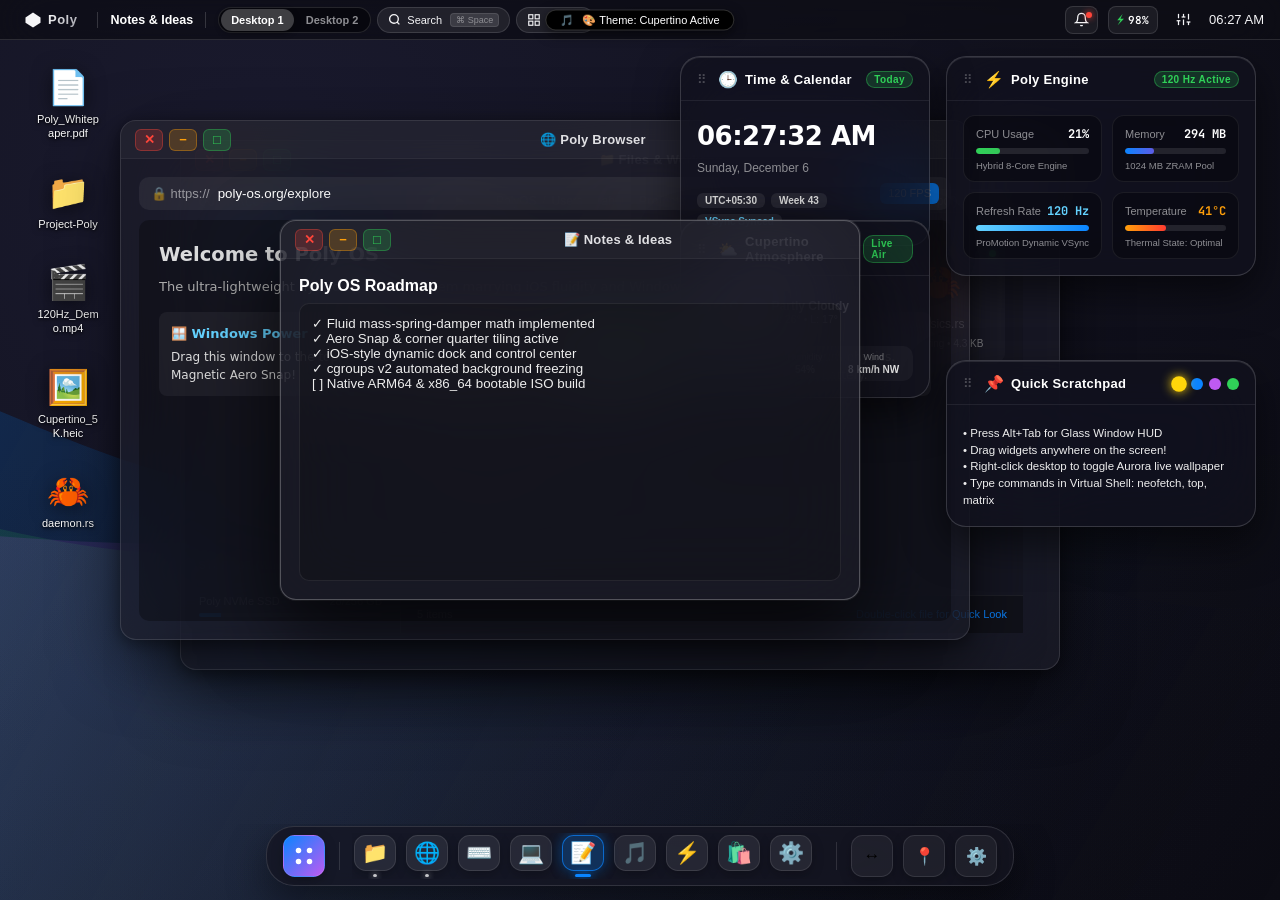
==== poly-shell/index.html @ e1ddfc3c "Initial commit: Poly OS - A Hybrid OS Architecture & Shell" ====
<!DOCTYPE html>
<html lang="en">
<head>
  <meta charset="UTF-8">
  <meta name="viewport" content="width=device-width, initial-scale=1.0, user-scalable=no">
  <title>Poly OS — Interactive Hybrid Experience</title>
  <link rel="icon" href="data:image/svg+xml,<svg xmlns='http://www.w3.org/2000/svg' viewBox='0 0 24 24'><polygon points='12,2 22,8.5 22,15.5 12,22 2,15.5 2,8.5' fill='%230a84ff'/></svg>">
  <link rel="manifest" href="manifest.json">
  <meta name="theme-color" content="#0d0e15">
  <meta name="apple-mobile-web-app-capable" content="yes">
  <meta name="apple-mobile-web-app-status-bar-style" content="black-translucent">
  <meta name="apple-mobile-web-app-title" content="Poly OS">
  <script>
    if ('serviceWorker' in navigator) {
      navigator.serviceWorker.getRegistrations().then(regs => regs.forEach(r => r.unregister()));
    }
    if ('caches' in window) {
      caches.keys().then(names => names.forEach(n => caches.delete(n)));
    }
  </script>
  <link rel="stylesheet" href="style.css?v=2.6">
  <link rel="preconnect" href="https://fonts.googleapis.com">
  <link href="https://fonts.googleapis.com/css2?family=SF+Pro+Display:wght@300;400;500;600;700&family=JetBrains+Mono:wght@400;600&display=swap" rel="stylesheet">
</head>
<body class="dark-mode">
  <div id="desktop">
    <!-- Live Wallpaper Interactive Canvas (Aurora / Particle Constellation / Cupertino Shaders) -->
    <canvas id="live-wallpaper-canvas"></canvas>

    <!-- Top Status / Menu Bar (Hybrid iOS + Windows) -->
    <header id="top-bar">
      <div class="left-group">
        <button id="poly-logo-btn" class="menu-pill" title="Poly System Menu">
          <svg width="18" height="18" viewBox="0 0 24 24" fill="currentColor">
            <polygon points="12,2 22,8.5 22,15.5 12,22 2,15.5 2,8.5" />
          </svg>
          <span class="os-name">Poly</span>
        </button>

        <!-- Immersive Full-Screen Window Controls (macOS Top Bar Integration) -->
        <div id="topbar-window-controls" class="topbar-window-controls" style="display: none;">
          <button class="traffic-light btn-close" id="topbar-close-btn" title="Close Window (Ctrl+W)">✕</button>
          <button class="traffic-light btn-min" id="topbar-min-btn" title="Minimize Window (Ctrl+M)">−</button>
          <button class="traffic-light btn-max is-restore" id="topbar-restore-btn" title="Restore Down / Exit Full Screen (Esc)">🗗</button>
        </div>

        <div class="topbar-divider"></div>
        <span class="active-app-title" id="focused-app-name">Finder & Workspace</span>
        <div class="topbar-divider"></div>
        <div class="quick-views">
          <div class="workspace-switcher" id="workspace-switcher">
            <button class="ws-pill-btn active" data-ws="1" title="Workspace 1 (Ctrl+Alt+1)">Desktop 1</button>
            <button class="ws-pill-btn" data-ws="2" title="Workspace 2 (Ctrl+Alt+2)">Desktop 2</button>
          </div>
          <button class="pill-btn" id="spotlight-btn" title="Spotlight Universal Search (Cmd/Win + Space)">
            <svg width="13" height="13" viewBox="0 0 24 24" fill="none" stroke="currentColor" stroke-width="2.5">
              <circle cx="11" cy="11" r="8"></circle>
              <line x1="21" y1="21" x2="16.65" y2="16.65"></line>
            </svg>
            <span>Search</span>
            <kbd class="topbar-shortcut">⌘ Space</kbd>
          </button>
          <button class="pill-btn" id="expose-btn" title="App Exposé (Win + Tab / 3-Finger Swipe)">
            <svg width="14" height="14" viewBox="0 0 24 24" fill="none" stroke="currentColor" stroke-width="2">
              <rect x="3" y="3" width="7" height="7"></rect>
              <rect x="14" y="3" width="7" height="7"></rect>
              <rect x="14" y="14" width="7" height="7"></rect>
              <rect x="3" y="14" width="7" height="7"></rect>
            </svg>
            <span>Exposé</span>
          </button>
        </div>
      </div>

      <div class="center-group">
        <!-- Dynamic Island / Status Pill -->
        <div id="dynamic-island" class="island-idle">
          <div class="island-icon" id="island-icon">🎵</div>
          <span class="island-text" id="island-text">Poly OS • Smooth 120Hz Engine Active</span>
        </div>
      </div>

      <div class="right-group">
        <!-- Notification Center Bell -->
        <button class="menu-pill topbar-icon-btn" id="notif-btn" title="Notification Center (3 Alerts)">
          <svg width="15" height="15" viewBox="0 0 24 24" fill="none" stroke="currentColor" stroke-width="2">
            <path d="M18 8A6 6 0 0 0 6 8c0 7-3 9-3 9h18s-3-2-3-9"></path>
            <path d="M13.73 21a2 2 0 0 1-3.46 0"></path>
          </svg>
          <span class="notif-badge" id="notif-badge"></span>
        </button>

        <!-- Power / Battery Indicator -->
        <button class="menu-pill topbar-icon-btn battery-pill" id="battery-btn" title="Power: 98% (Power Adapter Connected • Balanced Mode)">
          <span class="battery-icon">⚡</span>
          <span class="battery-pct" id="battery-pct">98%</span>
        </button>

        <!-- Unified Control Center Toggle -->
        <button class="menu-pill control-center-toggle" id="cc-btn" title="Control Center (Wi-Fi, Bluetooth, Audio, Power)">
          <svg width="15" height="15" viewBox="0 0 24 24" fill="none" stroke="currentColor" stroke-width="2">
            <line x1="4" y1="21" x2="4" y2="14"></line>
            <line x1="4" y1="10" x2="4" y2="3"></line>
            <line x1="12" y1="21" x2="12" y2="12"></line>
            <line x1="12" y1="8" x2="12" y2="3"></line>
            <line x1="20" y1="21" x2="20" y2="16"></line>
            <line x1="20" y1="12" x2="20" y2="3"></line>
            <line x1="1" y1="14" x2="7" y2="14"></line>
            <line x1="9" y1="8" x2="15" y2="8"></line>
            <line x1="17" y1="16" x2="23" y2="16"></line>
          </svg>
        </button>

        <!-- System Clock -->
        <div class="clock" id="system-clock">12:00 PM</div>
      </div>
    </header>

    <!-- Poly System Menu (Apple Menu + Windows Start Menu Hybrid) -->
    <div id="poly-system-menu" class="system-menu-dropdown hidden">
      <div class="menu-item" id="sys-about">
        <span class="menu-icon">ℹ️</span>
        <span class="menu-label">About Poly OS</span>
        <span class="menu-meta">v1.0</span>
      </div>
      <div class="menu-separator"></div>
      <div class="menu-item" id="sys-settings">
        <span class="menu-icon">⚙️</span>
        <span class="menu-label">System Preferences...</span>
        <kbd class="menu-kbd">⌘,</kbd>
      </div>
      <div class="menu-item" id="sys-appstore">
        <span class="menu-icon">🛍️</span>
        <span class="menu-label">App Store & Packages</span>
      </div>
      <div class="menu-item" id="sys-activity">
        <span class="menu-icon">📊</span>
        <span class="menu-label">Activity Monitor</span>
      </div>
      <div class="menu-separator"></div>
      <div class="menu-item" id="sys-sleep">
        <span class="menu-icon">🌙</span>
        <span class="menu-label">Sleep Display</span>
      </div>
      <div class="menu-item" id="sys-restart">
        <span class="menu-icon">🔄</span>
        <span class="menu-label">Restart Poly Engine</span>
      </div>
      <div class="menu-item" id="sys-reset">
        <span class="menu-icon">🧹</span>
        <span class="menu-label">Reset Workspace Layout</span>
      </div>
      <div class="menu-separator"></div>
      <div class="menu-item" id="sys-install">
        <span class="menu-icon">📥</span>
        <span class="menu-label">Install Poly OS App (PWA)</span>
        <span class="menu-meta" id="install-status-pill">Offline Ready</span>
      </div>
    </div>

    <!-- Snap Ghost Overlay (Shows Windows-style magnetic snap area) -->
    <div id="snap-ghost" class="hidden"></div>

    <!-- Windows 11-style Snap Assist Overlay (Prompts to tile other windows into empty half) -->
    <div id="snap-assist-overlay" class="hidden">
      <div class="snap-assist-header">
        <span class="snap-assist-title">Snap Assist • Choose a window to tile</span>
        <button id="snap-assist-close" class="snap-assist-close-btn">✕</button>
      </div>
      <div class="snap-assist-grid" id="snap-assist-grid"></div>
    </div>

    <!-- Glassmorphic Alt+Tab / Cmd+Tab HUD Window Switcher -->
    <div id="alttab-hud" class="hidden">
      <div class="alttab-box">
        <div class="alttab-header">
          <span class="alttab-indicator">⇥ Cycle with Tab • Release Alt to Switch</span>
        </div>
        <div class="alttab-grid" id="alttab-grid">
          <!-- Dynamically populated cards -->
        </div>
      </div>
    </div>

    <!-- FancyZones Live Grid Overlay (Hold Shift While Dragging) -->
    <div id="fancyzones-overlay" class="hidden">
      <div class="fancyzones-hint">Hold <b>Shift</b> while dragging to snap into FancyZones • Release over any zone</div>
      <div id="fancyzones-slots-container" class="fancyzones-slots-container"></div>
    </div>

    <!-- Windows 11-style Snap Layouts Flyout Menu (Hover on Maximize or Win+Z) -->
    <div id="snap-layouts-flyout" class="hidden">
      <div class="snap-layouts-header">
        <span>Snap Layouts</span>
        <kbd class="topbar-shortcut">Win + Z</kbd>
      </div>
      <div class="snap-layouts-grid">
        <!-- 1. Split 50/50 -->
        <div class="snap-layout-card" data-layout="split">
          <div class="mini-grid grid-split">
            <div class="mini-slot" data-zone="0" title="Snap Left Half"></div>
            <div class="mini-slot" data-zone="1" title="Snap Right Half"></div>
          </div>
          <span class="mini-label">50 / 50</span>
        </div>

        <!-- 2. Priority 3-Column -->
        <div class="snap-layout-card" data-layout="priority">
          <div class="mini-grid grid-priority">
            <div class="mini-slot" data-zone="0" title="Snap Left (25%)"></div>
            <div class="mini-slot" data-zone="1" title="Snap Center Focus (50%)"></div>
            <div class="mini-slot" data-zone="2" title="Snap Right (25%)"></div>
          </div>
          <span class="mini-label">3-Column</span>
        </div>

        <!-- 3. Quad 2x2 Grid -->
        <div class="snap-layout-card" data-layout="quad">
          <div class="mini-grid grid-quad">
            <div class="mini-slot" data-zone="0" title="Top-Left"></div>
            <div class="mini-slot" data-zone="1" title="Top-Right"></div>
            <div class="mini-slot" data-zone="2" title="Bottom-Left"></div>
            <div class="mini-slot" data-zone="3" title="Bottom-Right"></div>
          </div>
          <span class="mini-label">2 x 2 Quad</span>
        </div>

        <!-- 4. Master-Stack -->
        <div class="snap-layout-card" data-layout="master-stack">
          <div class="mini-grid grid-master-stack">
            <div class="mini-slot" data-zone="0" title="Master (66%)"></div>
            <div class="mini-slot-stack">
              <div class="mini-slot" data-zone="1" title="Stack Top (34%)"></div>
              <div class="mini-slot" data-zone="2" title="Stack Bottom (34%)"></div>
            </div>
          </div>
          <span class="mini-label">Master Stack</span>
        </div>
      </div>
    </div>

    <!-- FancyZones Layout Selector & Zone Editor Modal -->
    <div id="fancyzones-modal" class="quicklook-overlay hidden">
      <div class="quicklook-box fancyzones-modal-box">
        <div class="quicklook-header">
          <div class="ql-title-group">
            <span class="ql-file-icon">📐</span>
            <div>
              <div class="ql-file-name">FancyZones Layouts & Multi-Tasking Tiling</div>
              <div class="ql-file-meta">Hold Shift while dragging windows to tile into custom zones</div>
            </div>
          </div>
          <button class="ql-close-btn" id="fz-modal-close" title="Close (Esc)">✕</button>
        </div>
        <div class="quicklook-body">
          <div class="fz-modal-content">
            <div class="fz-section-title">Select Active Desktop Tiling Template</div>
            <div class="fz-templates-grid">
              <div class="fz-template-card active" data-template="priority">
                <div class="fz-preview-box fz-prev-priority">
                  <div class="prev-col prev-side"></div>
                  <div class="prev-col prev-main"><span>Focus</span></div>
                  <div class="prev-col prev-side"></div>
                </div>
                <div class="fz-card-info">
                  <strong>3-Column Priority</strong>
                  <p>25% Sidebars + 50% Center Main Stage</p>
                </div>
              </div>

              <div class="fz-template-card" data-template="split">
                <div class="fz-preview-box fz-prev-split">
                  <div class="prev-col"></div>
                  <div class="prev-col"></div>
                </div>
                <div class="fz-card-info">
                  <strong>Split 50 / 50</strong>
                  <p>Classic dual window side-by-side tiling</p>
                </div>
              </div>

              <div class="fz-template-card" data-template="quad">
                <div class="fz-preview-box fz-prev-quad">
                  <div class="prev-quad-grid">
                    <div></div><div></div><div></div><div></div>
                  </div>
                </div>
                <div class="fz-card-info">
                  <strong>2 x 2 Quad Grid</strong>
                  <p>Four balanced quadrants for telemetry & terminals</p>
                </div>
              </div>

              <div class="fz-template-card" data-template="master-stack">
                <div class="fz-preview-box fz-prev-master">
                  <div class="prev-col prev-master"><span>Master</span></div>
                  <div class="prev-stack"><div></div><div></div></div>
                </div>
                <div class="fz-card-info">
                  <strong>Master - Stack</strong>
                  <p>66% Editor Master + 2 Stacked Auxiliaries</p>
                </div>
              </div>
            </div>

            <div class="fz-settings-row">
              <div class="fz-setting-item">
                <label>Zone Padding (Gap)</label>
                <input type="range" id="fz-gap-slider" min="0" max="32" value="12">
                <span id="fz-gap-val">12 px</span>
              </div>
              <div class="fz-setting-item">
                <label>Shift-Drag Gesture</label>
                <span class="clock-pill text-accent-cyan">Enabled (Classic PowerToys)</span>
              </div>
            </div>
          </div>
        </div>
        <div class="quicklook-footer">
          <div class="ql-shortcut-hint">Shortcuts: <b>Win + Z</b> (Snap Menu) • <b>Win + 1..4</b> (Snap to Zone)</div>
          <button class="btn-primary-ql" id="fz-apply-btn">Apply Layout</button>
        </div>
      </div>
    </div>

    <!-- Desktop Smart Widget (Dedicated Performance Monitor) -->
    <div id="desktop-smart-widget" class="desktop-widget perf-monitor-widget" data-widget-id="perf">
      <div class="widget-header">
        <div class="widget-title-row">
          <span class="widget-drag-handle" title="Drag to move widget anywhere">⠿</span>
          <span class="widget-icon">⚡</span>
          <span class="widget-title">Poly Engine</span>
        </div>
        <span class="widget-badge" id="widget-hz-badge">120 Hz Active</span>
      </div>
      <div class="widget-body">
        <div class="perf-grid">
          <!-- 1. CPU Usage -->
          <div class="perf-metric-card">
            <div class="metric-top">
              <span class="metric-label">CPU Usage</span>
              <span class="metric-val" id="widget-cpu-val">14%</span>
            </div>
            <div class="widget-bar">
              <div class="widget-bar-fill fill-emerald" id="widget-cpu-fill" style="width: 14%;"></div>
            </div>
            <span class="metric-sub">Hybrid 8-Core Engine</span>
          </div>

          <!-- 2. Memory / RAM (Synchronized) -->
          <div class="perf-metric-card">
            <div class="metric-top">
              <span class="metric-label">Memory</span>
              <span class="metric-val" id="widget-ram-val">218 MB</span>
            </div>
            <div class="widget-bar">
              <div class="widget-bar-fill fill-blue" id="widget-ram-fill" style="width: 21%;"></div>
            </div>
            <span class="metric-sub" id="widget-ram-sub">1024 MB ZRAM Pool</span>
          </div>

          <!-- 3. Refresh Rate -->
          <div class="perf-metric-card">
            <div class="metric-top">
              <span class="metric-label">Refresh Rate</span>
              <span class="metric-val text-accent-cyan" id="widget-hz-val">120 Hz</span>
            </div>
            <div class="widget-bar">
              <div class="widget-bar-fill fill-cyan" id="widget-hz-fill" style="width: 100%;"></div>
            </div>
            <span class="metric-sub">ProMotion Dynamic VSync</span>
          </div>

          <!-- 4. Thermal / Temperature -->
          <div class="perf-metric-card">
            <div class="metric-top">
              <span class="metric-label">Temperature</span>
              <span class="metric-val text-accent-amber" id="widget-temp-val">41°C</span>
            </div>
            <div class="widget-bar">
              <div class="widget-bar-fill fill-amber" id="widget-temp-fill" style="width: 41%;"></div>
            </div>
            <span class="metric-sub" id="widget-temp-status">Thermal State: Optimal</span>
          </div>
        </div>
      </div>
    </div>

    <!-- Glass Clock & Calendar Widget -->
    <div id="desktop-clock-widget" class="desktop-widget glass-clock-widget" data-widget-id="clock">
      <div class="widget-header">
        <div class="widget-title-row">
          <span class="widget-drag-handle" title="Drag to move widget anywhere">⠿</span>
          <span class="widget-icon">🕒</span>
          <span class="widget-title">Time & Calendar</span>
        </div>
        <span class="widget-badge" id="widget-date-badge">Today</span>
      </div>
      <div class="widget-body clock-widget-body">
        <div class="clock-time-display" id="clock-widget-time">12:00:00 PM</div>
        <div class="clock-date-display" id="clock-widget-date">Tuesday, October 20</div>
        <div class="clock-sub-pills">
          <span class="clock-pill">UTC+05:30</span>
          <span class="clock-pill">Week 43</span>
          <span class="clock-pill text-accent-cyan">VSync Synced</span>
        </div>
      </div>
    </div>

    <!-- Glass Weather & Atmosphere Widget -->
    <div id="desktop-weather-widget" class="desktop-widget glass-weather-widget" data-widget-id="weather">
      <div class="widget-header">
        <div class="widget-title-row">
          <span class="widget-drag-handle" title="Drag to move widget anywhere">⠿</span>
          <span class="widget-icon" id="weather-widget-icon">⛅</span>
          <span class="widget-title">Cupertino Atmosphere</span>
        </div>
        <span class="widget-badge">Live Air</span>
      </div>
      <div class="widget-body weather-widget-body">
        <div class="weather-temp-row">
          <span class="weather-temp" id="weather-temp">22°C</span>
          <div class="weather-condition">
            <span class="weather-summary" id="weather-summary">Partly Cloudy</span>
            <span class="weather-range">H: 26° • L: 17°</span>
          </div>
        </div>
        <div class="weather-details-grid">
          <div class="weather-detail-item">
            <span class="detail-label">AQI</span>
            <span class="detail-val text-accent-cyan">28 (Good)</span>
          </div>
          <div class="weather-detail-item">
            <span class="detail-label">Humidity</span>
            <span class="detail-val">54%</span>
          </div>
          <div class="weather-detail-item">
            <span class="detail-label">Wind</span>
            <span class="detail-val">8 km/h NW</span>
          </div>
        </div>
      </div>
    </div>

    <!-- Interactive Sticky Note Widget -->
    <div id="desktop-sticky-widget" class="desktop-widget glass-sticky-widget" data-widget-id="sticky">
      <div class="widget-header">
        <div class="widget-title-row">
          <span class="widget-drag-handle" title="Drag to move widget anywhere">⠿</span>
          <span class="widget-icon">📌</span>
          <span class="widget-title">Quick Scratchpad</span>
        </div>
        <div class="sticky-color-picker">
          <span class="color-dot dot-yellow active" data-color="yellow"></span>
          <span class="color-dot dot-blue" data-color="blue"></span>
          <span class="color-dot dot-purple" data-color="purple"></span>
          <span class="color-dot dot-green" data-color="green"></span>
        </div>
      </div>
      <div class="widget-body sticky-widget-body">
        <textarea id="desktop-sticky-text" placeholder="Drop thoughts, terminal commands, or sprint tasks here...">• Press Alt+Tab for Glass Window HUD
• Drag widgets anywhere on the screen!
• Right-click desktop to toggle Aurora live wallpaper
• Type commands in Virtual Shell: neofetch, top, matrix</textarea>
      </div>
    </div>

    <!-- Desktop Files Grid (Direct interactive files with drag-and-drop & Quick Look) -->
    <div id="desktop-files">
      <div class="desktop-file" data-file="Poly_Whitepaper.pdf" data-type="pdf" data-size="4.2 MB" draggable="true" title="Double click for Quick Look or drag into Files">
        <div class="desktop-file-icon">📄</div>
        <span class="desktop-file-name">Poly_Whitepaper.pdf</span>
      </div>
      <div class="desktop-file" data-file="Project-Poly" data-type="folder" data-size="12 items" draggable="true" title="Double click to open folder or drag into Files">
        <div class="desktop-file-icon">📁</div>
        <span class="desktop-file-name">Project-Poly</span>
      </div>
      <div class="desktop-file" data-file="120Hz_Demo.mp4" data-type="video" data-size="18.5 MB" draggable="true" title="Double click for Quick Look or drag into Files">
        <div class="desktop-file-icon">🎬</div>
        <span class="desktop-file-name">120Hz_Demo.mp4</span>
      </div>
      <div class="desktop-file" data-file="Cupertino_5K.heic" data-type="image" data-size="8.1 MB" draggable="true" title="Double click for Quick Look or drag into Files">
        <div class="desktop-file-icon">🖼️</div>
        <span class="desktop-file-name">Cupertino_5K.heic</span>
      </div>
      <div class="desktop-file" data-file="daemon.rs" data-type="code" data-size="24 KB" draggable="true" title="Double click for Quick Look or drag into Files">
        <div class="desktop-file-icon">🦀</div>
        <span class="desktop-file-name">daemon.rs</span>
      </div>
    </div>

    <!-- Desktop Context Menu (Right-Click) -->
    <div id="desktop-context-menu" class="desktop-ctx-menu hidden">
      <div class="ctx-item" id="ctx-open">
        <span>🚀 Open</span>
        <kbd>↵</kbd>
      </div>
      <div class="ctx-item" id="ctx-quicklook">
        <span>👁️ Quick Look Preview</span>
        <kbd>Space</kbd>
      </div>
      <div class="ctx-item" id="ctx-files-app">
        <span>📁 Show in Files App</span>
      </div>
      <div class="ctx-separator"></div>
      <div class="ctx-item" id="ctx-live-wallpaper">
        <span>🌌 Live Wallpaper Engine</span>
        <kbd>L</kbd>
      </div>
      <div class="ctx-item" id="ctx-wallpaper">
        <span>🖼️ Next Static Theme</span>
        <kbd>W</kbd>
      </div>
      <div class="ctx-item" id="ctx-toggle-widgets">
        <span>🧩 Toggle Desktop Widgets</span>
      </div>
      <div class="ctx-item" id="ctx-reset-widgets">
        <span>📍 Reset Widget Positions</span>
      </div>
      <div class="ctx-item" id="ctx-fancyzones">
        <span>📐 FancyZones Tiling Layouts...</span>
        <kbd>Win+Z</kbd>
      </div>
      <div class="ctx-item" id="ctx-clean-icons">
        <span>🧹 Align Desktop Icons</span>
      </div>
      <div class="ctx-separator"></div>
      <div class="ctx-item text-danger" id="ctx-trash">
        <span>🗑️ Move to Trash</span>
        <kbd>⌫</kbd>
      </div>
    </div>

    <!-- Desktop File Quick Look Modal -->
    <div id="quicklook-modal" class="quicklook-overlay hidden">
      <div class="quicklook-box">
        <div class="quicklook-header">
          <div class="ql-title-group">
            <span class="ql-file-icon" id="ql-icon">📄</span>
            <div>
              <div class="ql-file-name" id="ql-name">Poly_Whitepaper.pdf</div>
              <div class="ql-file-meta" id="ql-meta">PDF Document • 4.2 MB • Modified Today</div>
            </div>
          </div>
          <button class="ql-close-btn" id="ql-close" title="Close Preview (Esc)">✕</button>
        </div>
        <div class="quicklook-body" id="ql-body">
          <!-- Dynamic rich preview content injected here -->
        </div>
        <div class="quicklook-footer">
          <div class="ql-shortcut-hint">Press <b>Space</b> or <b>Esc</b> to close</div>
          <button class="btn-primary-ql" id="ql-open-app">Open in Application</button>
        </div>
      </div>
    </div>

    <!-- Window Workspace Area -->
    <main id="workspace">
      <!-- Windows will be dynamically generated and managed by shell.js -->
    </main>

    <!-- App Exposé Overlay -->
    <div id="expose-overlay" class="hidden">
      <div class="expose-header">
        <h2>App Exposé & Workspaces</h2>
        <p>Smooth spring transitions with instant interruptibility</p>
      </div>
      <div id="expose-grid"></div>
    </div>

    <!-- Spotlight Universal Search (iOS Spotlight + PowerToys Run) -->
    <div id="spotlight-overlay" class="hidden">
      <div id="spotlight-box">
        <div class="spotlight-input-row">
          <svg class="spotlight-search-icon" width="20" height="20" viewBox="0 0 24 24" fill="none" stroke="currentColor" stroke-width="2.5">
            <circle cx="11" cy="11" r="8"></circle>
            <line x1="21" y1="21" x2="16.65" y2="16.65"></line>
          </svg>
          <input type="text" id="spotlight-input" placeholder="Search apps, files, math (e.g. 24 * 7), or commands..." autocomplete="off" spellcheck="false">
          <kbd class="spotlight-esc" id="spotlight-close-btn">ESC</kbd>
        </div>
        <div id="spotlight-results" class="spotlight-results">
          <!-- Dynamically populated results -->
        </div>
        <div class="spotlight-footer">
          <div class="spotlight-hint">Navigate <b>↑ ↓</b></div>
          <div class="spotlight-hint">Open / Run <b>↵ Enter</b></div>
          <div class="spotlight-hint">Close <b>Esc</b></div>
        </div>
      </div>
    </div>

    <!-- Glassmorphic iOS Control Center -->
    <aside id="control-center" class="hidden">
      <div class="cc-grid">
        <!-- Connectivity Block -->
        <div class="cc-card connectivity-card">
          <div class="toggle-row">
            <button class="cc-btn active" id="toggle-wifi">
              <span class="icon">📶</span>
              <div class="btn-info"><span class="title">Wi-Fi</span><span class="subtitle">Poly-Mesh 6E</span></div>
            </button>
            <button class="cc-btn active" id="toggle-bluetooth">
              <span class="icon">ᛒ</span>
              <div class="btn-info"><span class="title">Bluetooth</span><span class="subtitle">AirPods Pro</span></div>
            </button>
          </div>
          <div class="toggle-row">
            <button class="cc-btn" id="toggle-airdrop">
              <span class="icon">📡</span>
              <div class="btn-info"><span class="title">PolyDrop</span><span class="subtitle">Contacts Only</span></div>
            </button>
            <button class="cc-btn active" id="toggle-stage">
              <span class="icon">🪟</span>
              <div class="btn-info"><span class="title">Aero Snap</span><span class="subtitle">Active</span></div>
            </button>
          </div>
        </div>

        <!-- Sliders -->
        <div class="cc-card sliders-card">
          <div class="slider-group">
            <span class="slider-icon">☀️</span>
            <input type="range" min="10" max="100" value="85" id="brightness-slider">
          </div>
          <div class="slider-group">
            <span class="slider-icon">🔊</span>
            <input type="range" min="0" max="100" value="70" id="volume-slider">
          </div>
        </div>

        <!-- Media Player Pill -->
        <div class="cc-card media-card">
          <div class="media-art" id="cc-media-art">🎵</div>
          <div class="media-details">
            <span class="media-song" id="cc-media-title">Solar Wind (120Hz Mix)</span>
            <span class="media-artist">Poly Audio Engine</span>
            <div class="media-controls">
              <button id="cc-media-prev">⏮</button>
              <button id="play-pause-btn">▶</button>
              <button id="cc-media-next">⏭</button>
            </div>
          </div>
        </div>

        <!-- Power & Mode Management -->
        <div class="cc-card power-card">
          <div class="card-title">Poly Energy Engine</div>
          <div class="mode-selector">
            <button class="mode-pill" data-mode="low">Eco (60Hz Freeze)</button>
            <button class="mode-pill active" data-mode="balanced">Balanced</button>
            <button class="mode-pill" data-mode="turbo">Turbo 120Hz</button>
          </div>
        </div>

        <!-- Synchronized Telemetry Status Snapshot -->
        <div class="cc-card telemetry-card">
          <div class="card-title">Live System Status</div>
          <div class="cc-telemetry-row">
            <div class="cc-stat-chip">
              <span class="chip-label">RAM Pool</span>
              <span class="chip-val" id="cc-ram-val">218 MB</span>
            </div>
            <div class="cc-stat-chip">
              <span class="chip-label">CPU Load</span>
              <span class="chip-val" id="cc-cpu-val">14%</span>
            </div>
            <div class="cc-stat-chip">
              <span class="chip-label">Display</span>
              <span class="chip-val" id="cc-hz-val">120 Hz</span>
            </div>
          </div>
        </div>
      </div>
    </aside>

    <!-- Notification Center Slide-Out Panel -->
    <aside id="notification-center" class="hidden">
      <div class="notif-header">
        <div class="notif-title-row">
          <span class="notif-icon">🔔</span>
          <span class="notif-title">Notifications</span>
          <span class="notif-count-badge" id="notif-count-badge">3 New</span>
        </div>
        <button class="notif-clear-btn" id="notif-clear-btn">Clear All</button>
      </div>
      <div class="notif-list" id="notif-list">
        <div class="notif-card unread">
          <div class="notif-card-header">
            <span class="notif-card-app">⚡ Poly Engine</span>
            <span class="notif-time">Just now</span>
          </div>
          <div class="notif-card-body">
            <strong>120Hz ProMotion Active</strong>
            <p>Compositor running 120 FPS with hardware acceleration.</p>
          </div>
        </div>
        <div class="notif-card unread">
          <div class="notif-card-header">
            <span class="notif-card-app">🛍️ App Store</span>
            <span class="notif-time">5m ago</span>
          </div>
          <div class="notif-card-body">
            <strong>Applications Ready</strong>
            <p>All built-in system tools and sandboxes verified.</p>
          </div>
        </div>
        <div class="notif-card unread">
          <div class="notif-card-header">
            <span class="notif-card-app">🎵 Poly Audio</span>
            <span class="notif-time">12m ago</span>
          </div>
          <div class="notif-card-body">
            <strong>AirPods Pro Connected</strong>
            <p>Spatial audio and low-latency buffer configured.</p>
          </div>
        </div>
      </div>
    </aside>

    <!-- Adaptive Dock / Taskbar Container (Supports Bottom, Left, Right & Floating vs Full Taskbar) -->
    <div id="dock-container" class="pos-bottom align-center">
      <nav id="dock" class="dock-base mode-floating">
        <!-- 1. Left / Start Section -->
        <div class="dock-section dock-left">
          <button class="dock-item" id="start-btn" title="Poly Start & App Library">
            <div class="dock-icon start-icon">
              <svg width="22" height="22" viewBox="0 0 24 24" fill="currentColor">
                <circle cx="6" cy="6" r="3"/>
                <circle cx="18" cy="6" r="3"/>
                <circle cx="6" cy="18" r="3"/>
                <circle cx="18" cy="18" r="3"/>
              </svg>
            </div>
            <span class="dock-item-tooltip">Start</span>
          </button>
        </div>

        <div class="dock-divider"></div>

        <!-- 2. Middle Unified App & Window Row -->
        <div class="dock-middle-scroll" id="dock-middle-scroll">
          <!-- Pinned App Icons -->
          <div class="dock-section dock-center" id="dock-pinned-apps">
            <button class="dock-item" data-app="files" title="Files & Workspace">
              <div class="dock-icon files-icon">📁</div>
              <span class="dot-indicator"></span>
              <span class="dock-item-tooltip">Files</span>
            </button>

            <button class="dock-item" data-app="browser" title="Poly Browser">
              <div class="dock-icon browser-icon">🌐</div>
              <span class="dot-indicator"></span>
              <span class="dock-item-tooltip">Browser</span>
            </button>

            <button class="dock-item" data-app="terminal" title="Terminal & Systems">
              <div class="dock-icon terminal-icon">⌨️</div>
              <span class="dot-indicator"></span>
              <span class="dock-item-tooltip">Terminal</span>
            </button>

            <button class="dock-item" data-app="code" title="Poly Code Studio">
              <div class="dock-icon code-icon">💻</div>
              <span class="dot-indicator"></span>
              <span class="dock-item-tooltip">Code Studio</span>
            </button>

            <button class="dock-item" data-app="notes" title="Notes & Scratchpad">
              <div class="dock-icon notes-icon">📝</div>
              <span class="dot-indicator"></span>
              <span class="dock-item-tooltip">Notes</span>
            </button>

            <button class="dock-item" data-app="music" title="Poly Music">
              <div class="dock-icon music-icon">🎵</div>
              <span class="dot-indicator"></span>
              <span class="dock-item-tooltip">Music</span>
            </button>

            <button class="dock-item" data-app="telemetry" title="Process Monitor (polyd)">
              <div class="dock-icon telemetry-icon">⚡</div>
              <span class="dot-indicator"></span>
              <span class="dock-item-tooltip">Process Monitor</span>
            </button>

            <button class="dock-item" data-app="store" title="Poly App Store">
              <div class="dock-icon store-icon">🛍️</div>
              <span class="dot-indicator"></span>
              <span class="dock-item-tooltip">App Store</span>
            </button>

            <button class="dock-item" data-app="settings" title="System Settings">
              <div class="dock-icon settings-icon">⚙️</div>
              <span class="dot-indicator"></span>
              <span class="dock-item-tooltip">Settings</span>
            </button>
          </div>

          <!-- Dynamic Unpinned Windows Strip -->
          <div class="dock-divider" id="dock-windows-divider" style="display: none;"></div>
          <div class="dock-section dock-windows-strip" id="dock-windows-strip"></div>
        </div>

        <div class="dock-divider"></div>

        <!-- 4. System & Dock Tray (Permanently pinned and visible) -->
        <div class="dock-section dock-tray">
          <!-- Quick Mode Switcher (Floating Pill <-> Windows Taskbar) -->
          <button class="dock-item dock-control-btn" id="dock-mode-toggle" title="Toggle Floating Pill (iOS) / Taskbar (Windows)">
            <div class="dock-icon">
              <span id="dock-mode-icon">↔️</span>
            </div>
            <span class="dock-item-tooltip" id="dock-mode-tooltip">Taskbar Mode</span>
          </button>

          <!-- Quick Position Switcher (Bottom -> Left -> Right) -->
          <button class="dock-item dock-control-btn" id="dock-pos-toggle" title="Cycle Dock Position (Bottom / Left / Right)">
            <div class="dock-icon">
              <span id="dock-pos-icon">📍</span>
            </div>
            <span class="dock-item-tooltip" id="dock-pos-tooltip">Change Position</span>
          </button>

          <!-- Dock Settings Menu Trigger -->
          <button class="dock-item dock-control-btn" id="dock-settings-btn" title="Dock & Taskbar Preferences">
            <div class="dock-icon">⚙️</div>
            <span class="dock-item-tooltip">Preferences</span>
          </button>
        </div>
      </nav>
    </div>

    <!-- Dock Preferences Flyout Popup -->
    <div id="dock-settings-popup" class="hidden">
      <div class="popup-header">
        <span class="popup-title">Dock & Taskbar Preferences</span>
        <button id="close-dock-settings" class="popup-close-btn">&times;</button>
      </div>

      <div class="pref-group">
        <label>Display Style</label>
        <div class="segmented-control" id="pref-style">
          <button class="seg-btn active" data-style="floating">📱 Floating Pill (iOS)</button>
          <button class="seg-btn" data-style="taskbar">🪟 Full Taskbar (Windows)</button>
        </div>
      </div>

      <div class="pref-group">
        <label>Screen Position</label>
        <div class="segmented-control" id="pref-pos">
          <button class="seg-btn active" data-pos="bottom">⬇️ Bottom</button>
          <button class="seg-btn" data-pos="left">⬅️ Left Side</button>
          <button class="seg-btn" data-pos="right">➡️ Right Side</button>
        </div>
      </div>

      <div class="pref-group">
        <label>Icon Alignment</label>
        <div class="segmented-control" id="pref-align">
          <button class="seg-btn active" data-align="center">⏺️ Centered (iOS/Win11)</button>
          <button class="seg-btn" data-align="start">◀️ Left / Top (Win10)</button>
        </div>
      </div>
    </div>

    <!-- Windows-Style Start Menu / App Launcher -->
    <div id="start-menu" class="hidden">
      <div class="start-search">
        <input type="text" placeholder="Search apps, files, settings (Cmd + Space)..." id="start-search-input">
      </div>
      <div class="start-content">
        <div class="section-title">Pinned Apps</div>
        <div class="pinned-grid">
          <div class="grid-app" data-launch="files"><span>📁</span><label>Files</label></div>
          <div class="grid-app" data-launch="browser"><span>🌐</span><label>Browser</label></div>
          <div class="grid-app" data-launch="terminal"><span>⌨️</span><label>Terminal</label></div>
          <div class="grid-app" data-launch="code"><span>💻</span><label>Code Studio</label></div>
          <div class="grid-app" data-launch="notes"><span>📝</span><label>Notes</label></div>
          <div class="grid-app" data-launch="music"><span>🎵</span><label>Music</label></div>
          <div class="grid-app" data-launch="telemetry"><span>⚡</span><label>Process Manager</label></div>
          <div class="grid-app" data-launch="store"><span>🛍️</span><label>App Store</label></div>
          <div class="grid-app" data-launch="settings"><span>⚙️</span><label>Settings</label></div>
        </div>
      </div>
    </div>
  </div>

  <script src="shell.js?v=2.6"></script>
</body>
</html>
---- poly-shell/style.css ----
/* Poly OS Core Stylesheet — Hybrid iOS Glassmorphism + Windows Layout */
:root {
  --bg-desktop: radial-gradient(circle at 20% 20%, #1e1e2f 0%, #0d0d15 100%);
  --glass-bg: rgba(28, 28, 38, 0.72);
  --glass-border: rgba(255, 255, 255, 0.12);
  --glass-highlight: rgba(255, 255, 255, 0.06);
  --text-main: #f5f5f7;
  --text-muted: #8e8e93;
  --accent-blue: #0a84ff;
  --accent-cyan: #64d2ff;
  --accent-green: #30d158;
  --accent-orange: #ff9f0a;
  --accent-purple: #bf5af2;
  --accent-red: #ff453a;
  --shadow-window: 0 24px 64px rgba(0, 0, 0, 0.55), 0 4px 16px rgba(0, 0, 0, 0.4);
  --shadow-dock: 0 16px 36px rgba(0, 0, 0, 0.4);
  --radius-window: 16px;
  --radius-pill: 24px;
}

* {
  margin: 0;
  padding: 0;
  box-sizing: border-box;
  user-select: none;
}

body, html {
  width: 100%;
  height: 100%;
  overflow: hidden;
  font-family: -apple-system, BlinkMacSystemFont, "SF Pro Display", "Segoe UI", Roboto, sans-serif;
  color: var(--text-main);
  background: var(--bg-desktop);
}

/* Universal Visibility Utility */
.hidden {
  display: none !important;
}

#desktop {
  position: relative;
  width: 100vw;
  height: 100vh;
  display: flex;
  flex-direction: column;
  overflow: hidden;
  background-image: 
    radial-gradient(at 0% 0%, rgba(10, 132, 255, 0.15) 0px, transparent 50%),
    radial-gradient(at 100% 100%, rgba(191, 90, 242, 0.12) 0px, transparent 50%),
    radial-gradient(at 50% 50%, rgba(48, 209, 88, 0.05) 0px, transparent 60%);
}

/* ==========================================================================
   Top Status Bar (Hybrid iOS + Windows)
   ========================================================================== */
#top-bar {
  position: relative;
  height: 40px;
  background: rgba(14, 14, 20, 0.78);
  backdrop-filter: blur(28px) saturate(190%);
  -webkit-backdrop-filter: blur(28px) saturate(190%);
  border-bottom: 1px solid var(--glass-border);
  display: flex;
  align-items: center;
  justify-content: space-between;
  padding: 0 16px;
  z-index: 1000;
  font-size: 13px;
  font-weight: 500;
  box-sizing: border-box;
  user-select: none;
  transition: transform 0.35s cubic-bezier(0.16, 1, 0.3, 1), box-shadow 0.3s ease;
}

.left-group {
  display: flex;
  align-items: center;
  gap: 10px;
  flex-shrink: 0;
  height: 100%;
}

.topbar-divider {
  width: 1px;
  height: 16px;
  background: rgba(255, 255, 255, 0.16);
  margin: 0 2px;
}

.quick-views {
  display: inline-flex;
  align-items: center;
  gap: 6px;
  flex-wrap: nowrap;
}

.menu-pill {
  display: inline-flex;
  align-items: center;
  gap: 6px;
  background: transparent;
  border: none;
  color: var(--text-main);
  font-size: 13px;
  font-weight: 600;
  cursor: pointer;
  padding: 4px 8px;
  height: 28px;
  box-sizing: border-box;
  border-radius: 6px;
  transition: background 0.15s ease, transform 0.1s ease;
}

.menu-pill:hover {
  background: var(--glass-highlight);
}

.menu-pill:active {
  transform: scale(0.96);
}

.os-name {
  font-weight: 700;
  letter-spacing: 0.5px;
  background: linear-gradient(135deg, #fff 0%, #a1a1aa 100%);
  -webkit-background-clip: text;
  -webkit-text-fill-color: transparent;
}

.active-app-title {
  font-weight: 600;
  color: #fff;
  white-space: nowrap;
  font-size: 12.5px;
}

.pill-btn {
  display: inline-flex;
  align-items: center;
  gap: 6px;
  background: rgba(255, 255, 255, 0.08);
  border: 1px solid var(--glass-border);
  color: var(--text-main);
  border-radius: 13px;
  padding: 0 10px;
  height: 26px;
  box-sizing: border-box;
  font-size: 11px;
  font-weight: 500;
  cursor: pointer;
  white-space: nowrap;
  transition: all 0.2s cubic-bezier(0.16, 1, 0.3, 1);
}

.pill-btn:hover {
  background: rgba(255, 255, 255, 0.16);
  border-color: rgba(255, 255, 255, 0.25);
  transform: translateY(-1px);
}

.pill-btn:active {
  transform: translateY(0) scale(0.97);
}

.center-group {
  position: absolute;
  left: 50%;
  top: 50%;
  transform: translate(-50%, -50%);
  display: flex;
  align-items: center;
  justify-content: center;
  pointer-events: auto;
  z-index: 1002;
}

.right-group {
  display: flex;
  align-items: center;
  gap: 10px;
  flex-shrink: 0;
  height: 100%;
}

/* Dynamic Island */
#dynamic-island {
  display: flex;
  align-items: center;
  gap: 8px;
  background: #000;
  border: 1px solid rgba(255, 255, 255, 0.18);
  border-radius: 20px;
  padding: 3px 14px;
  font-size: 11px;
  font-weight: 500;
  color: #fff;
  box-shadow: 0 4px 12px rgba(0, 0, 0, 0.5);
  transition: all 0.3s cubic-bezier(0.16, 1, 0.3, 1);
}

.island-icon {
  animation: pulse-glow 2s infinite ease-in-out;
}

@keyframes pulse-glow {
  0%, 100% { transform: scale(1); opacity: 0.8; }
  50% { transform: scale(1.15); opacity: 1; }
}

/* Top Bar System Icons (Notification, Battery, Control Center) */
.topbar-icon-btn {
  position: relative;
  display: inline-flex;
  align-items: center;
  justify-content: center;
  gap: 6px;
  color: var(--text-main);
  background: rgba(255, 255, 255, 0.06);
  border: 1px solid var(--glass-border);
  border-radius: 8px;
  padding: 4px 8px;
  height: 28px;
  font-size: 11.5px;
  cursor: pointer;
  transition: all 0.15s ease;
}

.topbar-icon-btn:hover {
  background: var(--glass-highlight);
  border-color: rgba(255, 255, 255, 0.22);
  color: #fff;
  transform: translateY(-1px);
}

.topbar-icon-btn:active {
  transform: scale(0.96);
}

/* Notification Unread Dot */
.notif-badge {
  position: absolute;
  top: 5px;
  right: 5px;
  width: 6px;
  height: 6px;
  border-radius: 50%;
  background: #ff453a;
  box-shadow: 0 0 6px #ff453a;
}

.notif-badge.hidden {
  display: none;
}

/* Battery Indicator Pill */
.battery-pill {
  font-family: 'JetBrains Mono', monospace;
  font-size: 11px;
  font-weight: 600;
  color: #fff;
  gap: 4px;
}

.battery-icon {
  font-size: 12px;
  color: #30d158;
}

.battery-pct {
  font-size: 11px;
}

/* ==========================================================================
   Workspace & Floating Windows (Windows Power + iOS Style)
   ========================================================================== */
#workspace {
  flex: 1;
  position: relative;
  overflow: hidden;
}

.window {
  position: absolute;
  background: var(--glass-bg);
  backdrop-filter: blur(40px) saturate(190%);
  -webkit-backdrop-filter: blur(40px) saturate(190%);
  border: 1px solid var(--glass-border);
  border-radius: var(--radius-window);
  box-shadow: var(--shadow-window);
  display: flex;
  flex-direction: column;
  overflow: hidden;
  will-change: transform, width, height, opacity;
  transition: box-shadow 0.2s ease;
}

.window.focused {
  border-color: rgba(255, 255, 255, 0.25);
  box-shadow: 0 32px 80px rgba(0, 0, 0, 0.7), 0 0 0 1px rgba(255, 255, 255, 0.1);
  z-index: 100;
}

/* Maximized Window: True Borderless 100% Display Overlapping System UI */
.window.maximized {
  position: fixed !important;
  top: 0 !important;
  left: 0 !important;
  right: 0 !important;
  bottom: 0 !important;
  width: 100vw !important;
  height: 100vh !important;
  transform: none !important;
  border-radius: 0 !important;
  border: none !important;
  box-shadow: none !important;
  margin: 0 !important;
  z-index: 99999 !important;
  background: rgba(14, 14, 20, 0.98) !important;
  backdrop-filter: blur(50px) saturate(200%) !important;
  -webkit-backdrop-filter: blur(50px) saturate(200%) !important;
}

.window.maximized .window-titlebar {
  height: 38px;
  background: rgba(18, 18, 26, 0.98);
  border-bottom: 1px solid rgba(255, 255, 255, 0.1);
  padding: 0 16px;
  border-radius: 0 !important;
}

.window.maximized .window-body {
  padding: 24px 32px;
  height: calc(100vh - 38px);
  max-height: calc(100vh - 38px);
  box-sizing: border-box;
  border-radius: 0 !important;
  overflow-y: auto;
}

.window-actions-right {
  display: flex;
  align-items: center;
  gap: 8px;
}

.btn-exit-fullscreen {
  display: none;
  align-items: center;
  gap: 6px;
  background: rgba(255, 255, 255, 0.12);
  border: 1px solid rgba(255, 255, 255, 0.2);
  color: #fff;
  padding: 4px 12px;
  border-radius: 8px;
  font-size: 11.5px;
  font-weight: 600;
  cursor: pointer;
  transition: all 0.15s ease;
  user-select: none;
}

.window.maximized .btn-exit-fullscreen {
  display: inline-flex;
}

.btn-exit-fullscreen:hover {
  background: rgba(255, 255, 255, 0.25);
  border-color: rgba(255, 255, 255, 0.4);
  transform: translateY(-1px);
}

.btn-exit-fullscreen:active {
  transform: scale(0.96);
}

/* ==========================================================================
   Immersive Full Screen (100% Display Mode with System Bar Auto-Hide)
   ========================================================================== */
body.immersive-mode #top-bar {
  transform: translateY(-100%);
  pointer-events: none;
}

body.immersive-mode #top-bar.revealed,
body.immersive-mode #top-bar:hover {
  transform: translateY(0);
  pointer-events: auto;
  box-shadow: 0 10px 30px rgba(0, 0, 0, 0.85);
  z-index: 100000 !important;
}

body.immersive-mode #dock-container {
  pointer-events: none;
  transition: transform 0.35s cubic-bezier(0.16, 1, 0.3, 1), opacity 0.3s ease;
}

body.immersive-mode #dock-container.pos-bottom {
  transform: translateY(140%) !important;
}

body.immersive-mode #dock-container.pos-left {
  transform: translateX(-140%) !important;
}

body.immersive-mode #dock-container.pos-right {
  transform: translateX(140%) !important;
}

body.immersive-mode #dock-container.revealed,
body.immersive-mode #dock-container:hover {
  transform: translate(0, 0) !important;
  pointer-events: auto;
  z-index: 100000 !important;
}

/* Fullscreen Snap Ghost */
#snap-ghost.snap-fullscreen {
  position: fixed !important;
  top: 0 !important;
  left: 0 !important;
  width: 100vw !important;
  height: 100vh !important;
  transform: none !important;
  border-radius: 0 !important;
  border: 3px solid rgba(10, 132, 255, 0.85) !important;
  background: rgba(10, 132, 255, 0.28) !important;
  margin: 0 !important;
  z-index: 99998 !important;
}

.window.frozen {
  filter: grayscale(0.2) contrast(0.95);
  opacity: 0.92;
}

.window.frozen::after {
  content: "FROZEN (0% CPU / ZRAM)";
  position: absolute;
  top: 6px;
  right: 12px;
  font-size: 9px;
  font-family: "JetBrains Mono", monospace;
  background: rgba(100, 210, 255, 0.18);
  color: var(--accent-cyan);
  padding: 2px 6px;
  border-radius: 4px;
  pointer-events: none;
}

/* Window Titlebar */
.window-titlebar {
  height: 38px;
  display: flex;
  align-items: center;
  justify-content: space-between;
  padding: 0 14px;
  background: rgba(255, 255, 255, 0.03);
  border-bottom: 1px solid rgba(255, 255, 255, 0.05);
  cursor: grab;
}

.window-titlebar:active {
  cursor: grabbing;
}

.window-traffic-lights {
  display: flex;
  gap: 6px;
  align-items: center;
}

.traffic-light {
  width: 28px;
  height: 22px;
  border-radius: 6px;
  border: 1px solid transparent;
  cursor: pointer;
  display: flex;
  align-items: center;
  justify-content: center;
  font-size: 13px;
  font-weight: 700;
  line-height: 1;
  transition: all 0.15s cubic-bezier(0.16, 1, 0.3, 1);
  position: relative;
  flex-shrink: 0;
}

.traffic-light:hover {
  transform: scale(1.1);
  border-color: rgba(255, 255, 255, 0.15);
}

.traffic-light:active {
  transform: scale(0.94);
}

/* Close — red, shows × */
.btn-close {
  background: rgba(255, 69, 58, 0.20);
  color: #ff453a;
  border-color: rgba(255, 69, 58, 0.35);
}
.btn-close:hover {
  background: #ff453a;
  color: #fff;
  border-color: #ff453a;
  box-shadow: 0 0 10px rgba(255, 69, 58, 0.5);
}

/* Minimize — orange/yellow, shows − */
.btn-min {
  background: rgba(255, 159, 10, 0.20);
  color: #ff9f0a;
  border-color: rgba(255, 159, 10, 0.35);
}
.btn-min:hover {
  background: #ff9f0a;
  color: #fff;
  border-color: #ff9f0a;
  box-shadow: 0 0 10px rgba(255, 159, 10, 0.5);
}

/* Maximize — green, shows ⬜ square / expand */
.btn-max {
  background: rgba(48, 209, 88, 0.20);
  color: #30d158;
  border-color: rgba(48, 209, 88, 0.35);
}
.btn-max:hover {
  background: #30d158;
  color: #fff;
  border-color: #30d158;
  box-shadow: 0 0 10px rgba(48, 209, 88, 0.5);
}

/* Restore Down State: Universal overlapping-windows glyph (🗗) with active green illumination */
.traffic-light.btn-max.is-restore,
.window.maximized .traffic-light.btn-max {
  background: rgba(48, 209, 88, 0.25);
  color: #30d158;
  border-color: rgba(48, 209, 88, 0.45);
  font-size: 13px;
  line-height: 1;
}
.traffic-light.btn-max.is-restore:hover,
.window.maximized .traffic-light.btn-max:hover {
  background: #30d158;
  color: #fff;
  border-color: #30d158;
  box-shadow: 0 0 12px rgba(48, 209, 88, 0.65);
}

/* Immersive Top Bar Integrated Window Controls */
.topbar-window-controls {
  display: flex;
  align-items: center;
  gap: 6px;
  padding: 0 4px;
}

.topbar-window-controls .traffic-light {
  width: 24px;
  height: 20px;
  font-size: 11px;
  border-radius: 5px;
}

.window-title {
  font-size: 13px;
  font-weight: 600;
  color: var(--text-main);
  opacity: 0.9;
  letter-spacing: 0.2px;
}

.window-body {
  flex: 1;
  padding: 18px;
  overflow-y: auto;
  font-size: 13px;
  line-height: 1.5;
  color: rgba(255, 255, 255, 0.85);
}

/* Snap Ghost */
#snap-ghost {
  position: absolute;
  background: rgba(10, 132, 255, 0.22);
  border: 2px solid var(--accent-blue);
  border-radius: 16px;
  backdrop-filter: blur(14px) saturate(180%);
  -webkit-backdrop-filter: blur(14px) saturate(180%);
  pointer-events: none;
  z-index: 50;
  box-shadow: 0 12px 32px -4px rgba(10, 132, 255, 0.35), inset 0 0 0 1px rgba(255, 255, 255, 0.25);
  transition: all 0.12s cubic-bezier(0.16, 1, 0.3, 1);
}

#snap-ghost.hidden {
  display: none;
}

/* ==========================================================================
   Aero Snap & Tiling System — 16px Standardized Gap & Corner/Shadow Isolation
   ========================================================================== */
.window.snapped {
  border-radius: 16px !important;
  /* Directional multi-layer shadow with negative spread (-4px) prevents bleed across the 16px gap */
  box-shadow: 
    0 10px 24px -4px rgba(0, 0, 0, 0.45),
    0 4px 10px -2px rgba(0, 0, 0, 0.32),
    0 0 0 1px rgba(255, 255, 255, 0.12) inset,
    0 1px 0 0 rgba(255, 255, 255, 0.18) inset !important;
  transition: border-radius 0.2s cubic-bezier(0.16, 1, 0.3, 1),
              box-shadow 0.2s cubic-bezier(0.16, 1, 0.3, 1);
}

.window.snapped.focused {
  border-color: rgba(10, 132, 255, 0.4) !important;
  box-shadow: 
    0 14px 30px -4px rgba(0, 0, 0, 0.55),
    0 4px 12px -2px rgba(10, 132, 255, 0.3),
    0 0 0 1px rgba(10, 132, 255, 0.45) inset,
    0 1px 0 0 rgba(255, 255, 255, 0.22) inset !important;
}

/* Standardized Window Sizing Math (Strict 16px Outer Margins & 16px Inner Gap) */
/* Formula: calc((100vw - 48px) / 2) where 48px = 16px left + 16px inner gap + 16px right */
.window.snapped-left {
  --tile-width: calc((100vw - 48px) / 2);
  --tile-height: calc(100vh - 38px - 16px - 76px - 16px);
  --tile-left: 16px;
  --tile-top: calc(38px + 16px);
}

.window.snapped-right {
  --tile-width: calc((100vw - 48px) / 2);
  --tile-height: calc(100vh - 38px - 16px - 76px - 16px);
  --tile-left: calc(50vw + 8px);
  --tile-top: calc(38px + 16px);
}

/* ==========================================================================
   Adaptive Dock & Taskbar (Unified Baseline, Auto-Scaling & Fixed Right Tray)
   ========================================================================== */
#dock-container {
  position: fixed;
  z-index: 1000;
  pointer-events: none;
  display: flex;
  box-sizing: border-box;
  width: 100vw;
  max-width: 100vw;
  overflow: hidden;
  transition: all 0.35s cubic-bezier(0.16, 1, 0.3, 1);
}

/* Position: Bottom */
#dock-container.pos-bottom {
  bottom: 0;
  left: 0;
  right: 0;
  height: 76px;
  padding: 0 16px 12px 16px;
  align-items: center;
  justify-content: center;
}
#dock-container.pos-bottom.has-taskbar {
  padding: 0 !important;
  height: 52px !important;
}
#dock-container.pos-bottom.align-center { justify-content: center; }
#dock-container.pos-bottom.align-start { justify-content: flex-start; }

/* Position: Left Side */
#dock-container.pos-left {
  top: 38px;
  bottom: 0;
  left: 0;
  width: 76px;
  padding: 12px 0 12px 12px;
  flex-direction: column;
  justify-content: center;
  align-items: center;
}
#dock-container.pos-left.align-start { justify-content: flex-start; }

/* Position: Right Side */
#dock-container.pos-right {
  top: 38px;
  bottom: 0;
  right: 0;
  width: 76px;
  padding: 12px 12px 12px 0;
  flex-direction: column;
  justify-content: center;
  align-items: center;
}
#dock-container.pos-right.align-start { justify-content: flex-start; }

/* Base Dock Surface */
#dock.dock-base {
  pointer-events: auto;
  display: flex;
  flex-direction: row;
  flex-wrap: nowrap !important;
  align-items: center;
  background: rgba(22, 22, 32, 0.76);
  backdrop-filter: blur(40px) saturate(190%);
  -webkit-backdrop-filter: blur(40px) saturate(190%);
  border: 1px solid var(--glass-border);
  box-shadow: 0 16px 40px rgba(0, 0, 0, 0.45);
  box-sizing: border-box;
  max-width: 100%;
  max-height: 100%;
  overflow: hidden;
  transition: width 0.35s cubic-bezier(0.16, 1, 0.3, 1),
              height 0.35s cubic-bezier(0.16, 1, 0.3, 1),
              border-radius 0.3s ease,
              padding 0.3s ease;
}

/* --- Mode 1: iOS Floating Pill Dock --- */
#dock.mode-floating {
  border-radius: 28px;
  padding: 6px 14px;
  gap: var(--dock-gap, 8px);
  max-width: calc(100vw - 32px);
  height: 60px;
  width: auto;
}
#dock-container.pos-left #dock.mode-floating,
#dock-container.pos-right #dock.mode-floating {
  width: 60px;
  height: auto;
  max-height: calc(100vh - 54px);
  flex-direction: column;
  padding: 14px 6px;
}

/* --- Mode 2: Windows Extended Taskbar (Edge-to-Edge) --- */
#dock.mode-taskbar {
  border-radius: 0 !important;
  border-left: none !important;
  border-right: none !important;
  border-bottom: none !important;
  padding: 0 16px !important;
  gap: var(--dock-gap, 8px) !important;
  width: 100vw !important;
  max-width: 100vw !important;
  height: 52px !important;
}
#dock-container.pos-left #dock.mode-taskbar,
#dock-container.pos-right #dock.mode-taskbar {
  height: 100% !important;
  max-height: 100% !important;
  width: 60px !important;
  flex-direction: column;
  padding: 12px 4px;
}

/* Sections inside Dock: Strict Single Horizontal Baseline */
.dock-section {
  display: flex;
  flex-direction: row;
  flex-wrap: nowrap !important;
  align-items: center;
  gap: var(--dock-gap, 6px);
  flex-shrink: 0;
  height: 100%;
  white-space: nowrap;
}
#dock-container.pos-left .dock-section,
#dock-container.pos-right .dock-section {
  flex-direction: column;
  height: auto;
  width: 100%;
}

/* Left Start Section: Permanently Pinned */
.dock-left {
  flex-shrink: 0 !important;
  z-index: 10;
}

/* Right System Tray: ALWAYS Anchored to Screen Right & NEVER Pushed Off */
.dock-tray {
  display: flex;
  flex-direction: row;
  flex-wrap: nowrap !important;
  align-items: center;
  gap: var(--dock-gap, 6px);
  flex-shrink: 0 !important;
  margin-left: auto !important;
  z-index: 10;
  height: 100%;
}
#dock-container.pos-left .dock-tray,
#dock-container.pos-right .dock-tray {
  margin-left: 0 !important;
  margin-top: auto !important;
}

/* Middle Unified App Row: Smooth Horizontal Flex Flow with Auto-Scaling */
.dock-middle-scroll {
  display: flex;
  flex-direction: row;
  flex-wrap: nowrap !important;
  align-items: center;
  gap: var(--dock-gap, 6px);
  flex: 1 1 0px !important;
  min-width: 0 !important;
  max-width: 100%;
  overflow-x: auto;
  overflow-y: hidden;
  scrollbar-width: none;
  -ms-overflow-style: none;
  scroll-behavior: smooth;
  height: 100%;
  white-space: nowrap;
}
.dock-middle-scroll::-webkit-scrollbar {
  display: none;
}

#dock-container.pos-left .dock-middle-scroll,
#dock-container.pos-right .dock-middle-scroll {
  flex-direction: column;
  overflow-x: hidden;
  overflow-y: auto;
  width: 100%;
  height: auto;
}

/* Dock App & Control Items: Uniform Vertical Alignment */
.dock-item {
  position: relative;
  background: transparent;
  border: none;
  cursor: pointer;
  display: flex;
  flex-direction: column;
  align-items: center;
  justify-content: center;
  padding: 2px;
  border-radius: 10px;
  flex-shrink: 0;
  height: 100%;
  transition: transform 0.2s cubic-bezier(0.16, 1, 0.3, 1), background 0.15s ease;
}

.dock-item:hover {
  transform: translateY(-3px) scale(1.06);
}
#dock-container.pos-left .dock-item:hover {
  transform: translateX(3px) scale(1.06);
}
#dock-container.pos-right .dock-item:hover {
  transform: translateX(-3px) scale(1.06);
}

.dock-icon {
  width: var(--dock-icon-size, 42px);
  height: var(--dock-icon-size, 42px);
  border-radius: calc(var(--dock-icon-size, 42px) * 0.28);
  font-size: calc(var(--dock-icon-size, 42px) * 0.5);
  display: flex;
  align-items: center;
  justify-content: center;
  background: rgba(255, 255, 255, 0.08);
  border: 1px solid rgba(255, 255, 255, 0.1);
  box-shadow: 0 4px 12px rgba(0, 0, 0, 0.25);
  transition: background 0.2s ease, border-color 0.2s ease, width 0.2s ease, height 0.2s ease, font-size 0.2s ease;
}

.dock-item:hover .dock-icon {
  background: rgba(255, 255, 255, 0.16);
  border-color: rgba(255, 255, 255, 0.25);
}

.dock-control-btn .dock-icon {
  background: rgba(255, 255, 255, 0.05);
  font-size: 17px;
}

.start-icon {
  background: linear-gradient(135deg, var(--accent-blue), var(--accent-purple));
  color: #fff;
}

/* Multi-window Count Badge for grouped dock items */
.dock-count-badge {
  position: absolute;
  top: 1px;
  right: 1px;
  background: var(--accent-blue, #0a84ff);
  color: #fff;
  font-size: 10px;
  font-weight: 700;
  min-width: 17px;
  height: 17px;
  border-radius: 9px;
  display: flex;
  align-items: center;
  justify-content: center;
  padding: 0 4px;
  box-shadow: 0 2px 6px rgba(0, 0, 0, 0.45);
  pointer-events: none;
  border: 1px solid rgba(255, 255, 255, 0.3);
  z-index: 5;
}

/* Tooltip on Hover */
.dock-item-tooltip {
  position: absolute;
  bottom: 56px;
  background: rgba(14, 14, 20, 0.92);
  color: #fff;
  font-size: 11px;
  font-weight: 500;
  padding: 4px 10px;
  border-radius: 8px;
  border: 1px solid var(--glass-border);
  box-shadow: 0 6px 18px rgba(0, 0, 0, 0.5);
  pointer-events: none;
  opacity: 0;
  transform: translateY(4px);
  transition: all 0.18s ease;
  white-space: nowrap;
  z-index: 1002;
}

.dock-item:hover .dock-item-tooltip {
  opacity: 1;
  transform: translateY(0);
}

#dock-container.pos-left .dock-item-tooltip {
  bottom: auto;
  left: 56px;
  transform: translateX(-4px);
}
#dock-container.pos-left .dock-item:hover .dock-item-tooltip {
  transform: translateX(0);
}

#dock-container.pos-right .dock-item-tooltip {
  bottom: auto;
  right: 56px;
  transform: translateX(4px);
}
#dock-container.pos-right .dock-item:hover .dock-item-tooltip {
  transform: translateX(0);
}

.dot-indicator {
  width: 4px;
  height: 4px;
  border-radius: 50%;
  background: #fff;
  margin-top: 3px;
  opacity: 0;
  transition: all 0.2s cubic-bezier(0.16, 1, 0.3, 1);
}

/* Running App Indicator: Subtle illuminated dot underneath open apps */
.dock-item.running .dot-indicator {
  opacity: 0.9;
  background: rgba(255, 255, 255, 0.85);
  box-shadow: 0 0 6px rgba(255, 255, 255, 0.9);
}

.dock-divider {
  width: 1px;
  height: 28px;
  background: var(--glass-border);
  margin: 0 4px;
}
#dock-container.pos-left .dock-divider,
#dock-container.pos-right .dock-divider {
  width: 28px;
  height: 1px;
  margin: 4px 0;
}

/* ==========================================================================
   Dynamic Running Windows Strip (Unified Square Dock Icons)
   ========================================================================== */
.dock-windows-strip {
  display: flex;
  align-items: center;
  gap: 6px;
  padding: 0 2px;
}

#dock-container.pos-left .dock-windows-strip,
#dock-container.pos-right .dock-windows-strip {
  flex-direction: column;
}

/* Active & Running Square Dock Icon States */
.dock-item.active .dock-icon {
  background: rgba(10, 132, 255, 0.25) !important;
  border-color: rgba(10, 132, 255, 0.7) !important;
  box-shadow: 0 0 14px rgba(10, 132, 255, 0.45), 0 4px 12px rgba(0, 0, 0, 0.35) !important;
}

/* Active / Focused App Indicator: Glowing active highlight bar underneath icon */
.dock-item.active .dot-indicator {
  opacity: 1 !important;
  width: 16px;
  height: 3px;
  border-radius: 2px;
  background: #0a84ff !important;
  box-shadow: 0 0 8px #0a84ff, 0 1px 3px rgba(0, 0, 0, 0.4) !important;
  transform: none !important;
}

/* Vertical Dock Adaptations for Active Highlight Bar */
#dock-container.pos-left .dock-item.active .dot-indicator,
#dock-container.pos-right .dock-item.active .dot-indicator {
  width: 3px !important;
  height: 16px !important;
  margin-top: 0;
  margin-left: 3px;
}

.dock-item.minimized .dock-icon {
  opacity: 0.65;
  filter: saturate(0.75);
}

.dock-item.minimized .dot-indicator {
  opacity: 0.4 !important;
}

/* Close badge on open window icons */
.dock-item-close-badge {
  position: absolute;
  top: -4px;
  right: -4px;
  width: 16px;
  height: 16px;
  background: rgba(255, 69, 58, 0.92);
  color: #fff;
  border-radius: 50%;
  font-size: 11px;
  font-weight: 700;
  line-height: 1;
  display: flex;
  align-items: center;
  justify-content: center;
  opacity: 0;
  pointer-events: none;
  transition: opacity 0.15s ease, transform 0.15s ease, background 0.15s ease;
  box-shadow: 0 2px 6px rgba(0, 0, 0, 0.45);
  cursor: pointer;
  z-index: 10;
}

.dock-item:hover .dock-item-close-badge {
  opacity: 1;
  pointer-events: auto;
  transform: scale(1);
}

.dock-item-close-badge:hover {
  background: #ff453a;
  transform: scale(1.15);
}

/* ==========================================================================
   Dock Preferences Flyout Popup
   ========================================================================== */
#dock-settings-popup {
  position: absolute;
  bottom: 84px;
  right: 20px;
  width: 320px;
  background: rgba(24, 24, 34, 0.94);
  backdrop-filter: blur(50px) saturate(200%);
  -webkit-backdrop-filter: blur(50px) saturate(200%);
  border: 1px solid var(--glass-border);
  border-radius: 20px;
  padding: 16px;
  box-shadow: 0 24px 64px rgba(0, 0, 0, 0.6);
  z-index: 2100;
  display: flex;
  flex-direction: column;
  gap: 14px;
  transition: all 0.25s cubic-bezier(0.16, 1, 0.3, 1);
}

#dock-settings-popup.hidden {
  opacity: 0;
  transform: translateY(12px) scale(0.95);
  pointer-events: none;
}

.popup-header {
  display: flex;
  align-items: center;
  justify-content: space-between;
  border-bottom: 1px solid rgba(255, 255, 255, 0.08);
  padding-bottom: 8px;
}

.popup-title {
  font-size: 13px;
  font-weight: 700;
  color: #fff;
}

.popup-close-btn {
  background: transparent;
  border: none;
  color: var(--text-muted);
  font-size: 18px;
  cursor: pointer;
}

.popup-close-btn:hover {
  color: #fff;
}

.pref-group {
  display: flex;
  flex-direction: column;
  gap: 6px;
}

.pref-group label {
  font-size: 11px;
  font-weight: 600;
  color: var(--text-muted);
  text-transform: uppercase;
  letter-spacing: 0.5px;
}

.segmented-control {
  display: flex;
  background: rgba(0, 0, 0, 0.35);
  border: 1px solid rgba(255, 255, 255, 0.08);
  border-radius: 10px;
  padding: 3px;
  gap: 4px;
}

.seg-btn {
  flex: 1;
  background: transparent;
  border: none;
  color: var(--text-muted);
  font-size: 11px;
  font-weight: 500;
  padding: 6px 4px;
  border-radius: 7px;
  cursor: pointer;
  transition: all 0.2s ease;
  white-space: nowrap;
  text-align: center;
}

.seg-btn:hover {
  color: #fff;
}

.seg-btn.active {
  background: var(--accent-blue);
  color: #fff;
  font-weight: 600;
  box-shadow: 0 2px 8px rgba(10, 132, 255, 0.4);
}

/* ==========================================================================
   iOS Control Center
   ========================================================================== */
#control-center {
  position: absolute;
  top: 46px;
  right: 14px;
  width: 340px;
  background: rgba(24, 24, 34, 0.85);
  backdrop-filter: blur(50px) saturate(200%);
  -webkit-backdrop-filter: blur(50px) saturate(200%);
  border: 1px solid var(--glass-border);
  border-radius: 24px;
  padding: 16px;
  box-shadow: 0 32px 80px rgba(0, 0, 0, 0.6);
  z-index: 2000;
  transform-origin: top right;
  transition: all 0.3s cubic-bezier(0.16, 1, 0.3, 1);
}

#control-center.hidden {
  opacity: 0;
  transform: scale(0.92) translateY(-10px);
  pointer-events: none;
}

.cc-grid {
  display: flex;
  flex-direction: column;
  gap: 12px;
}

.cc-card {
  background: rgba(255, 255, 255, 0.06);
  border: 1px solid rgba(255, 255, 255, 0.08);
  border-radius: 18px;
  padding: 12px;
}

.toggle-row {
  display: grid;
  grid-template-columns: 1fr 1fr;
  gap: 8px;
  margin-bottom: 8px;
}

.toggle-row:last-child {
  margin-bottom: 0;
}

.cc-btn {
  display: flex;
  align-items: center;
  gap: 10px;
  background: rgba(255, 255, 255, 0.05);
  border: 1px solid rgba(255, 255, 255, 0.05);
  border-radius: 12px;
  padding: 8px;
  cursor: pointer;
  color: var(--text-main);
  text-align: left;
  transition: background 0.2s ease;
}

.cc-btn.active {
  background: var(--accent-blue);
  color: #fff;
}

.cc-btn .icon { font-size: 18px; }
.cc-btn .title { display: block; font-size: 11px; font-weight: 600; }
.cc-btn .subtitle { display: block; font-size: 9px; opacity: 0.7; }

.slider-group {
  display: flex;
  align-items: center;
  gap: 10px;
  margin-bottom: 10px;
}

.slider-group:last-child {
  margin-bottom: 0;
}

.slider-group input[type="range"] {
  flex: 1;
  accent-color: var(--accent-blue);
  cursor: pointer;
}

.media-card {
  display: flex;
  align-items: center;
  gap: 12px;
}

.media-art {
  width: 44px;
  height: 44px;
  background: linear-gradient(135deg, #ff2d55, #ff375f);
  border-radius: 10px;
  display: flex;
  align-items: center;
  justify-content: center;
  font-size: 20px;
}

.media-details {
  flex: 1;
}

.media-song { display: block; font-size: 12px; font-weight: 600; }
.media-artist { display: block; font-size: 10px; opacity: 0.7; margin-bottom: 6px; }

.media-controls button {
  background: none;
  border: none;
  color: #fff;
  cursor: pointer;
  margin-right: 8px;
  font-size: 14px;
}

.mode-selector {
  display: flex;
  gap: 6px;
  margin-top: 8px;
}

.mode-pill {
  flex: 1;
  background: rgba(255, 255, 255, 0.06);
  border: 1px solid rgba(255, 255, 255, 0.08);
  border-radius: 8px;
  color: var(--text-main);
  font-size: 10px;
  padding: 6px 2px;
  cursor: pointer;
  transition: all 0.2s ease;
}

.mode-pill.active {
  background: var(--accent-purple);
  color: #fff;
  font-weight: 600;
}

/* ==========================================================================
   App Exposé
   ========================================================================== */
#expose-overlay {
  position: absolute;
  inset: 38px 0 0 0;
  background: rgba(10, 10, 16, 0.75);
  backdrop-filter: blur(40px);
  z-index: 1500;
  display: flex;
  flex-direction: column;
  align-items: center;
  padding: 40px;
  transition: all 0.3s cubic-bezier(0.16, 1, 0.3, 1);
}

#expose-overlay.hidden {
  opacity: 0;
  pointer-events: none;
  transform: scale(1.05);
}

.expose-header {
  text-align: center;
  margin-bottom: 32px;
}

.expose-header h2 {
  font-size: 24px;
  font-weight: 700;
}

.expose-header p {
  font-size: 13px;
  color: var(--text-muted);
}

#expose-grid {
  display: flex;
  flex-wrap: wrap;
  gap: 28px;
  justify-content: center;
  max-width: 1200px;
}

.expose-card {
  width: 280px;
  height: 180px;
  background: var(--glass-bg);
  border: 1px solid var(--glass-border);
  border-radius: 14px;
  box-shadow: 0 16px 36px rgba(0, 0, 0, 0.5);
  cursor: pointer;
  padding: 14px;
  display: flex;
  flex-direction: column;
  transition: all 0.25s cubic-bezier(0.16, 1, 0.3, 1);
}

.expose-card:hover {
  transform: translateY(-8px) scale(1.04);
  border-color: var(--accent-blue);
}

.expose-card-title {
  font-weight: 600;
  font-size: 14px;
  margin-bottom: 8px;
  display: flex;
  align-items: center;
  gap: 8px;
}

/* ==========================================================================
   Start Menu (Windows-style)
   ========================================================================== */
#start-menu {
  position: absolute;
  bottom: 84px;
  left: 50%;
  transform: translateX(-50%);
  width: 480px;
  background: rgba(24, 24, 34, 0.9);
  backdrop-filter: blur(50px);
  border: 1px solid var(--glass-border);
  border-radius: 20px;
  padding: 20px;
  box-shadow: 0 24px 64px rgba(0, 0, 0, 0.6);
  z-index: 2000;
  transition: all 0.25s cubic-bezier(0.16, 1, 0.3, 1);
}

#start-menu.hidden {
  opacity: 0;
  transform: translateX(-50%) translateY(20px) scale(0.95);
  pointer-events: none;
}

#desktop.dock-pos-left #start-menu {
  left: 84px;
  bottom: 20px;
  transform: none;
}
#desktop.dock-pos-left #start-menu.hidden {
  opacity: 0;
  transform: translateX(-20px) scale(0.95);
  pointer-events: none;
}

#desktop.dock-pos-right #start-menu {
  left: auto;
  right: 84px;
  bottom: 20px;
  transform: none;
}
#desktop.dock-pos-right #start-menu.hidden {
  opacity: 0;
  transform: translateX(20px) scale(0.95);
  pointer-events: none;
}

.start-search input {
  width: 100%;
  padding: 10px 14px;
  background: rgba(255, 255, 255, 0.08);
  border: 1px solid var(--glass-border);
  border-radius: 10px;
  color: #fff;
  font-size: 13px;
  outline: none;
}

.pinned-grid {
  display: grid;
  grid-template-columns: repeat(3, 1fr);
  gap: 14px;
  margin-top: 14px;
}

.grid-app {
  display: flex;
  flex-direction: column;
  align-items: center;
  gap: 6px;
  padding: 12px;
  background: rgba(255, 255, 255, 0.04);
  border-radius: 12px;
  cursor: pointer;
  transition: all 0.15s ease;
}

.grid-app:hover {
  background: rgba(255, 255, 255, 0.1);
  transform: translateY(-2px);
}

.grid-app span { font-size: 28px; }
.grid-app label { font-size: 12px; }

/* ==========================================================================
   Poly Split Window Layout (Files & Settings)
   ========================================================================== */
.app-split-container {
  display: flex;
  flex-direction: row;
  height: 100%;
  width: 100%;
  margin: -18px; /* Offset window-body padding */
  overflow: hidden;
  box-sizing: border-box;
}

.app-sidebar {
  width: 220px;
  min-width: 220px;
  background: rgba(0, 0, 0, 0.22);
  border-right: 1px solid rgba(255, 255, 255, 0.08);
  padding: 16px 10px;
  display: flex;
  flex-direction: column;
  gap: 16px;
  overflow-y: auto;
  overflow-x: hidden;
  box-sizing: border-box;
}

.sidebar-group-title {
  font-size: 10px;
  font-weight: 700;
  text-transform: uppercase;
  letter-spacing: 0.6px;
  color: var(--text-muted);
  padding: 0 8px;
  margin-bottom: 4px;
}

.sidebar-menu {
  display: flex;
  flex-direction: column;
  gap: 2px;
}

.sidebar-item {
  display: flex;
  align-items: center;
  gap: 10px;
  padding: 7px 10px;
  border-radius: 8px;
  font-size: 12px;
  font-weight: 500;
  color: rgba(255, 255, 255, 0.85);
  cursor: pointer;
  background: transparent;
  border: none;
  text-align: left;
  transition: all 0.15s ease;
  width: 100%;
}

.sidebar-item:hover {
  background: rgba(255, 255, 255, 0.08);
  color: #fff;
}

.sidebar-item.active {
  background: rgba(10, 132, 255, 0.25);
  color: #fff;
  font-weight: 600;
}

.app-main-pane {
  flex: 1;
  display: flex;
  flex-direction: column;
  background: rgba(0, 0, 0, 0.1);
  overflow: hidden;
  height: 100%;
  width: 100%;
  position: relative;
  box-sizing: border-box;
}

/* ==========================================================================
   Poly Files & Workspace App
   ========================================================================== */
.files-toolbar {
  height: 44px;
  border-bottom: 1px solid rgba(255, 255, 255, 0.08);
  padding: 0 16px;
  display: flex;
  align-items: center;
  justify-content: space-between;
  gap: 12px;
  background: rgba(255, 255, 255, 0.02);
}

.files-nav-btns {
  display: flex;
  gap: 4px;
}

.files-nav-btn {
  background: rgba(255, 255, 255, 0.06);
  border: 1px solid rgba(255, 255, 255, 0.08);
  color: #fff;
  border-radius: 6px;
  width: 26px;
  height: 26px;
  display: flex;
  align-items: center;
  justify-content: center;
  font-size: 11px;
  cursor: pointer;
}

.files-breadcrumbs {
  flex: 1;
  background: rgba(0, 0, 0, 0.35);
  border: 1px solid rgba(255, 255, 255, 0.08);
  border-radius: 8px;
  padding: 4px 10px;
  font-size: 12px;
  display: flex;
  align-items: center;
  gap: 6px;
  color: #ccc;
  overflow: hidden;
}

.crumb {
  cursor: pointer;
  white-space: nowrap;
}

.crumb:hover {
  color: #fff;
  text-decoration: underline;
}

.crumb-sep {
  opacity: 0.4;
  font-size: 10px;
}

.files-search {
  width: 180px;
  background: rgba(255, 255, 255, 0.06);
  border: 1px solid rgba(255, 255, 255, 0.08);
  border-radius: 8px;
  padding: 4px 10px;
  color: #fff;
  font-size: 12px;
  outline: none;
}

.files-grid {
  flex: 1;
  padding: 18px;
  overflow-y: auto;
  display: grid;
  grid-template-columns: repeat(auto-fill, minmax(130px, 1fr));
  gap: 16px;
  align-content: flex-start;
}

.file-card {
  display: flex;
  flex-direction: column;
  align-items: center;
  text-align: center;
  padding: 12px 8px;
  background: rgba(255, 255, 255, 0.03);
  border: 1px solid transparent;
  border-radius: 12px;
  cursor: pointer;
  transition: all 0.2s cubic-bezier(0.16, 1, 0.3, 1);
  position: relative;
}

.file-card:hover {
  background: rgba(255, 255, 255, 0.09);
  border-color: rgba(255, 255, 255, 0.15);
  transform: translateY(-3px) scale(1.02);
}

.file-card.selected {
  background: rgba(10, 132, 255, 0.22);
  border-color: var(--accent-blue);
}

.file-icon {
  font-size: 38px;
  margin-bottom: 6px;
}

.file-name {
  font-size: 12px;
  font-weight: 500;
  color: #fff;
  word-break: break-word;
  line-height: 1.3;
}

.file-meta {
  font-size: 10px;
  color: var(--text-muted);
  margin-top: 3px;
}

.file-tag-dot {
  position: absolute;
  top: 8px;
  right: 8px;
  width: 7px;
  height: 7px;
  border-radius: 50%;
}

.tag-urgent { background: var(--accent-red); box-shadow: 0 0 6px var(--accent-red); }
.tag-work { background: var(--accent-green); box-shadow: 0 0 6px var(--accent-green); }
.tag-personal { background: var(--accent-purple); box-shadow: 0 0 6px var(--accent-purple); }

.files-preview-footer {
  height: 38px;
  background: rgba(0, 0, 0, 0.25);
  border-top: 1px solid rgba(255, 255, 255, 0.06);
  padding: 0 16px;
  display: flex;
  align-items: center;
  justify-content: space-between;
  font-size: 11px;
  color: var(--text-muted);
}

/* ==========================================================================
   Poly Settings App — Sleek macOS / Fluent Pane
   ========================================================================== */
.settings-content {
  flex: 1;
  padding: 24px 28px;
  overflow-y: auto;
  overflow-x: hidden;
  display: flex;
  flex-direction: column;
  gap: 20px;
  height: 100%;
  width: 100%;
  box-sizing: border-box;
  animation: settingsTabIn 0.18s cubic-bezier(0.16, 1, 0.3, 1);
}

.settings-content.hidden {
  display: none !important;
}

@keyframes settingsTabIn {
  from {
    opacity: 0;
    transform: translateY(4px);
  }
  to {
    opacity: 1;
    transform: translateY(0);
  }
}

/* Custom Sleek Scrollbars */
.settings-content::-webkit-scrollbar,
.app-sidebar::-webkit-scrollbar,
.app-main-pane::-webkit-scrollbar {
  width: 6px;
}
.settings-content::-webkit-scrollbar-track,
.app-sidebar::-webkit-scrollbar-track,
.app-main-pane::-webkit-scrollbar-track {
  background: transparent;
}
.settings-content::-webkit-scrollbar-thumb,
.app-sidebar::-webkit-scrollbar-thumb,
.app-main-pane::-webkit-scrollbar-thumb {
  background: rgba(255, 255, 255, 0.15);
  border-radius: 4px;
}
.settings-content::-webkit-scrollbar-thumb:hover,
.app-sidebar::-webkit-scrollbar-thumb:hover,
.app-main-pane::-webkit-scrollbar-thumb:hover {
  background: rgba(255, 255, 255, 0.3);
}

.settings-section-title {
  font-size: 18px;
  font-weight: 700;
  color: #fff;
  margin-bottom: 4px;
}

.settings-section-desc {
  font-size: 12px;
  color: var(--text-muted);
  margin-bottom: 12px;
}

.settings-card {
  background: rgba(255, 255, 255, 0.05);
  border: 1px solid rgba(255, 255, 255, 0.08);
  border-radius: 14px;
  padding: 16px;
  display: flex;
  flex-direction: column;
  gap: 14px;
}

.settings-row {
  display: flex;
  align-items: center;
  justify-content: space-between;
  padding-bottom: 10px;
  border-bottom: 1px solid rgba(255, 255, 255, 0.05);
}

.settings-row:last-child {
  padding-bottom: 0;
  border-bottom: none;
}

.settings-label {
  display: flex;
  flex-direction: column;
  gap: 2px;
}

.settings-label-title {
  font-size: 13px;
  font-weight: 600;
  color: #fff;
}

.settings-label-sub {
  font-size: 11px;
  color: var(--text-muted);
}

/* Switch toggle */
.switch {
  position: relative;
  display: inline-block;
  width: 44px;
  height: 24px;
}

.switch input {
  opacity: 0;
  width: 0;
  height: 0;
}

.switch-slider {
  position: absolute;
  cursor: pointer;
  top: 0; left: 0; right: 0; bottom: 0;
  background-color: rgba(255, 255, 255, 0.16);
  border-radius: 24px;
  transition: 0.3s cubic-bezier(0.16, 1, 0.3, 1);
}

.switch-slider:before {
  position: absolute;
  content: "";
  height: 18px;
  width: 18px;
  left: 3px;
  bottom: 3px;
  background-color: white;
  border-radius: 50%;
  transition: 0.3s cubic-bezier(0.16, 1, 0.3, 1);
  box-shadow: 0 2px 6px rgba(0, 0, 0, 0.3);
}

.switch input:checked + .switch-slider {
  background-color: var(--accent-green);
}

.switch input:checked + .switch-slider:before {
  transform: translateX(20px);
}

.storage-bar-container {
  display: flex;
  height: 12px;
  border-radius: 6px;
  overflow: hidden;
  background: rgba(255, 255, 255, 0.1);
  margin-top: 6px;
}

.storage-segment {
  height: 100%;
}
.storage-sys { width: 15%; background: var(--accent-purple); }
.storage-apps { width: 30%; background: var(--accent-blue); }
.storage-zram { width: 10%; background: var(--accent-cyan); }
.storage-free { width: 45%; background: rgba(255, 255, 255, 0.15); }

/* ==========================================================================
   Top Bar Shortcut Badge
   ========================================================================== */
.topbar-shortcut {
  font-family: inherit;
  font-size: 9px;
  background: rgba(255, 255, 255, 0.12);
  padding: 1px 5px;
  border-radius: 4px;
  color: var(--text-muted);
  border: 1px solid rgba(255, 255, 255, 0.1);
  margin-left: 2px;
}

/* ==========================================================================
   Desktop Wallpaper Themes
   ========================================================================== */
#desktop {
  transition: background 0.6s cubic-bezier(0.16, 1, 0.3, 1);
}

#desktop.wallpaper-cupertino {
  background: radial-gradient(circle at 20% 20%, #1a1a2e 0%, #0c0c14 100%),
              radial-gradient(at 0% 0%, rgba(10, 132, 255, 0.20) 0px, transparent 55%),
              radial-gradient(at 100% 100%, rgba(191, 90, 242, 0.18) 0px, transparent 55%),
              radial-gradient(at 50% 50%, rgba(48, 209, 88, 0.08) 0px, transparent 65%);
}

#desktop.wallpaper-redmond {
  background: radial-gradient(circle at 80% 20%, #0d1b2a 0%, #040810 100%),
              radial-gradient(at 100% 0%, rgba(0, 120, 215, 0.35) 0px, transparent 60%),
              radial-gradient(at 0% 100%, rgba(0, 195, 255, 0.25) 0px, transparent 50%),
              radial-gradient(at 60% 70%, rgba(114, 9, 183, 0.20) 0px, transparent 55%);
}

#desktop.wallpaper-aurora {
  background: radial-gradient(circle at 50% 10%, #092327 0%, #020b0d 100%),
              radial-gradient(at 20% 20%, rgba(48, 209, 88, 0.28) 0px, transparent 50%),
              radial-gradient(at 80% 40%, rgba(100, 210, 255, 0.25) 0px, transparent 60%),
              radial-gradient(at 50% 90%, rgba(10, 132, 255, 0.18) 0px, transparent 60%);
}

#desktop.wallpaper-cyber {
  background: radial-gradient(circle at 10% 80%, #20002c 0%, #07000b 100%),
              radial-gradient(at 10% 90%, rgba(255, 45, 85, 0.30) 0px, transparent 55%),
              radial-gradient(at 90% 10%, rgba(191, 90, 242, 0.35) 0px, transparent 55%),
              radial-gradient(at 50% 50%, rgba(255, 159, 10, 0.15) 0px, transparent 60%);
}

/* ==========================================================================
   Spotlight Universal Search Modal
   ========================================================================== */
#spotlight-overlay {
  position: absolute;
  inset: 0;
  background: rgba(0, 0, 0, 0.45);
  backdrop-filter: blur(16px);
  -webkit-backdrop-filter: blur(16px);
  z-index: 5000;
  display: flex;
  align-items: flex-start;
  justify-content: center;
  padding-top: 14vh;
  opacity: 1;
  transition: opacity 0.2s cubic-bezier(0.16, 1, 0.3, 1);
}

#spotlight-overlay.hidden {
  display: none;
  opacity: 0;
}

#spotlight-box {
  width: 620px;
  max-width: 90vw;
  background: rgba(26, 26, 36, 0.88);
  backdrop-filter: blur(40px) saturate(200%);
  -webkit-backdrop-filter: blur(40px) saturate(200%);
  border: 1px solid rgba(255, 255, 255, 0.18);
  border-radius: 20px;
  box-shadow: 0 32px 80px rgba(0, 0, 0, 0.65), 0 0 0 1px rgba(255, 255, 255, 0.08);
  overflow: hidden;
  animation: spotlightPop 0.22s cubic-bezier(0.16, 1, 0.3, 1);
}

@keyframes spotlightPop {
  0% { transform: scale(0.95) translateY(-10px); opacity: 0; }
  100% { transform: scale(1) translateY(0); opacity: 1; }
}

.spotlight-input-row {
  display: flex;
  align-items: center;
  padding: 16px 20px;
  gap: 14px;
  border-bottom: 1px solid rgba(255, 255, 255, 0.1);
}

.spotlight-search-icon {
  color: var(--accent-blue);
  flex-shrink: 0;
}

#spotlight-input {
  flex: 1;
  background: none;
  border: none;
  color: #fff;
  font-size: 18px;
  font-family: inherit;
  font-weight: 400;
  outline: none;
}

#spotlight-input::placeholder {
  color: rgba(255, 255, 255, 0.35);
  font-size: 16px;
}

.spotlight-esc {
  font-size: 11px;
  font-weight: 600;
  color: var(--text-muted);
  background: rgba(255, 255, 255, 0.08);
  border: 1px solid rgba(255, 255, 255, 0.12);
  padding: 3px 8px;
  border-radius: 6px;
  cursor: pointer;
}

.spotlight-results {
  max-height: 380px;
  overflow-y: auto;
  padding: 10px 8px;
}

.spotlight-section-title {
  font-size: 11px;
  font-weight: 600;
  text-transform: uppercase;
  letter-spacing: 0.5px;
  color: var(--text-muted);
  padding: 8px 12px 4px;
}

.spotlight-item {
  display: flex;
  align-items: center;
  gap: 12px;
  padding: 10px 14px;
  border-radius: 12px;
  cursor: pointer;
  transition: all 0.12s ease;
}

.spotlight-item:hover, .spotlight-item.active {
  background: rgba(10, 132, 255, 0.22);
}

.spotlight-item.active {
  box-shadow: inset 0 0 0 1px rgba(10, 132, 255, 0.45);
}

.spotlight-item-icon {
  font-size: 22px;
  width: 32px;
  height: 32px;
  display: flex;
  align-items: center;
  justify-content: center;
  border-radius: 8px;
  background: rgba(255, 255, 255, 0.06);
  flex-shrink: 0;
}

.spotlight-item-info {
  flex: 1;
  display: flex;
  flex-direction: column;
  overflow: hidden;
}

.spotlight-item-title {
  font-size: 14px;
  font-weight: 600;
  color: #fff;
  white-space: nowrap;
  overflow: hidden;
  text-overflow: ellipsis;
}

.spotlight-item-sub {
  font-size: 12px;
  color: var(--text-muted);
  white-space: nowrap;
  overflow: hidden;
  text-overflow: ellipsis;
}

.spotlight-item-badge {
  font-size: 11px;
  font-weight: 500;
  padding: 2px 8px;
  border-radius: 6px;
  background: rgba(255, 255, 255, 0.08);
  color: var(--text-muted);
}

/* Calculator Special Card in Spotlight */
.spotlight-calc-card {
  background: linear-gradient(135deg, rgba(10, 132, 255, 0.18), rgba(191, 90, 242, 0.18));
  border: 1px solid rgba(10, 132, 255, 0.35);
  border-radius: 14px;
  padding: 14px 18px;
  margin: 6px 8px 10px;
  display: flex;
  justify-content: space-between;
  align-items: center;
}

.spotlight-calc-expr {
  font-size: 13px;
  color: var(--text-muted);
}

.spotlight-calc-ans {
  font-size: 26px;
  font-weight: 700;
  color: #fff;
  font-family: 'JetBrains Mono', monospace;
}

.spotlight-footer {
  display: flex;
  justify-content: space-between;
  padding: 8px 18px;
  background: rgba(0, 0, 0, 0.25);
  border-top: 1px solid rgba(255, 255, 255, 0.06);
  font-size: 11px;
  color: var(--text-muted);
}

.spotlight-hint b {
  color: #fff;
  background: rgba(255, 255, 255, 0.1);
  padding: 1px 4px;
  border-radius: 4px;
}

/* ==========================================================================
   Poly App Store Styling
   ========================================================================== */
.store-container {
  display: flex;
  flex-direction: column;
  height: 100%;
  gap: 16px;
  overflow: hidden;
}

.store-hero {
  background: linear-gradient(135deg, rgba(10, 132, 255, 0.3), rgba(191, 90, 242, 0.3));
  border: 1px solid rgba(255, 255, 255, 0.12);
  border-radius: 14px;
  padding: 20px 24px;
  display: flex;
  justify-content: space-between;
  align-items: center;
}

.store-hero-text h3 {
  font-size: 20px;
  font-weight: 700;
  margin-bottom: 4px;
}

.store-hero-text p {
  font-size: 13px;
  color: var(--text-muted);
}

.store-pill-badge {
  background: #30d158;
  color: #000;
  font-size: 11px;
  font-weight: 700;
  padding: 4px 10px;
  border-radius: 12px;
}

.store-nav-row {
  display: flex;
  gap: 8px;
  border-bottom: 1px solid rgba(255, 255, 255, 0.08);
  padding-bottom: 8px;
}

.store-category-btn {
  background: transparent;
  border: none;
  color: var(--text-muted);
  font-size: 13px;
  font-weight: 500;
  padding: 6px 14px;
  border-radius: 8px;
  cursor: pointer;
  transition: all 0.15s ease;
}

.store-category-btn.active, .store-category-btn:hover {
  background: rgba(255, 255, 255, 0.1);
  color: #fff;
}

.store-grid {
  display: grid;
  grid-template-columns: repeat(auto-fill, minmax(280px, 1fr));
  gap: 14px;
  overflow-y: auto;
  padding-right: 4px;
  flex: 1;
}

.store-card {
  background: rgba(255, 255, 255, 0.04);
  border: 1px solid rgba(255, 255, 255, 0.08);
  border-radius: 14px;
  padding: 16px;
  display: flex;
  flex-direction: column;
  gap: 12px;
  transition: all 0.2s cubic-bezier(0.16, 1, 0.3, 1);
}

.store-card:hover {
  background: rgba(255, 255, 255, 0.08);
  transform: translateY(-2px);
  border-color: rgba(255, 255, 255, 0.15);
  box-shadow: 0 8px 24px rgba(0, 0, 0, 0.25);
}

.store-card-header {
  display: flex;
  gap: 12px;
  align-items: center;
}

.store-card-icon {
  width: 48px;
  height: 48px;
  border-radius: 12px;
  background: rgba(255, 255, 255, 0.08);
  display: flex;
  align-items: center;
  justify-content: center;
  font-size: 26px;
  flex-shrink: 0;
}

.store-card-info {
  flex: 1;
  overflow: hidden;
}

.store-card-name {
  font-size: 15px;
  font-weight: 600;
  margin-bottom: 2px;
}

.store-card-tag {
  font-size: 11px;
  color: var(--text-muted);
}

.store-card-desc {
  font-size: 12px;
  color: #ccc;
  line-height: 1.4;
  flex: 1;
}

.store-card-footer {
  display: flex;
  justify-content: space-between;
  align-items: center;
  margin-top: auto;
  padding-top: 8px;
  border-top: 1px solid rgba(255, 255, 255, 0.05);
}

.store-card-meta {
  font-size: 11px;
  color: var(--text-muted);
}

.store-install-btn {
  background: var(--accent-blue);
  color: #fff;
  border: none;
  padding: 6px 16px;
  border-radius: 8px;
  font-size: 12px;
  font-weight: 600;
  cursor: pointer;
  transition: all 0.15s ease;
  min-width: 80px;
}

.store-install-btn:hover {
  filter: brightness(1.15);
  transform: scale(1.04);
}

.store-install-btn.installed {
  background: rgba(48, 209, 88, 0.2);
  color: #30d158;
  border: 1px solid rgba(48, 209, 88, 0.4);
}

/* ==========================================================================
   Poly Code Studio App
   ========================================================================== */
.code-editor-root {
  display: flex;
  flex-direction: column;
  height: 100%;
  font-family: 'JetBrains Mono', monospace;
  background: #0d1117;
  border-radius: 10px;
  overflow: hidden;
}

.code-tabs-bar {
  display: flex;
  background: #161b22;
  border-bottom: 1px solid #30363d;
  padding: 0 8px;
  gap: 4px;
}

.code-tab {
  display: flex;
  align-items: center;
  gap: 6px;
  padding: 8px 14px;
  font-size: 12px;
  color: #8b949e;
  border-bottom: 2px solid transparent;
  cursor: pointer;
}

.code-tab.active {
  color: #58a6ff;
  border-bottom-color: #58a6ff;
  background: #0d1117;
}

.code-workspace {
  display: flex;
  flex: 1;
  overflow: hidden;
}

.code-lines {
  width: 44px;
  background: #090d12;
  color: #484f58;
  text-align: right;
  padding: 12px 10px;
  font-size: 12px;
  line-height: 1.6;
  user-select: none;
}

.code-textarea {
  flex: 1;
  background: transparent;
  border: none;
  color: #e6edf3;
  padding: 12px;
  font-family: 'JetBrains Mono', monospace;
  font-size: 12px;
  line-height: 1.6;
  resize: none;
  outline: none;
  white-space: pre;
}

/* ==========================================================================
   Vector Canvas Paint App
   ========================================================================== */
.canvas-app-root {
  display: flex;
  flex-direction: column;
  height: 100%;
  gap: 10px;
}

.canvas-toolbar {
  display: flex;
  gap: 8px;
  align-items: center;
  background: rgba(255, 255, 255, 0.05);
  padding: 8px 12px;
  border-radius: 10px;
}

.canvas-tool-btn {
  background: rgba(255, 255, 255, 0.08);
  border: 1px solid rgba(255, 255, 255, 0.1);
  color: #fff;
  padding: 6px 12px;
  border-radius: 6px;
  font-size: 12px;
  cursor: pointer;
}

.canvas-tool-btn.active {
  background: var(--accent-blue);
}

.canvas-color-picker {
  width: 28px;
  height: 28px;
  border-radius: 50%;
  cursor: pointer;
  border: 2px solid #fff;
  box-shadow: 0 2px 6px rgba(0, 0, 0, 0.3);
}

.canvas-surface-wrap {
  flex: 1;
  background: #111;
  border: 1px solid rgba(255, 255, 255, 0.1);
  border-radius: 10px;
  overflow: hidden;
  position: relative;
  display: flex;
  align-items: center;
  justify-content: center;
}

.paint-canvas {
  background: #fff;
  border-radius: 6px;
  cursor: crosshair;
}

/* ==========================================================================
   Retro Arcade (120Hz Mini Pong)
   ========================================================================== */
.arcade-container {
  display: flex;
  flex-direction: column;
  align-items: center;
  justify-content: center;
  height: 100%;
  gap: 10px;
  background: #000;
  border-radius: 10px;
}

.arcade-canvas {
  background: #080808;
  border: 2px solid rgba(48, 209, 88, 0.4);
  border-radius: 8px;
  box-shadow: 0 0 20px rgba(48, 209, 88, 0.15);
}

.arcade-status {
  font-family: 'JetBrains Mono', monospace;
  font-size: 12px;
  color: var(--accent-green);
}

/* ==========================================================================
   Workspace Switcher & Multi-Desktop (Spaces)
   ========================================================================== */
/* ==========================================================================
   Workspace Switcher & Multi-Desktop (Spaces)
   ========================================================================== */
.workspace-switcher {
  display: inline-flex;
  align-items: center;
  background: rgba(0, 0, 0, 0.45);
  padding: 2px;
  border-radius: 13px;
  border: 1px solid rgba(255, 255, 255, 0.12);
  gap: 2px;
  height: 26px;
  box-sizing: border-box;
}

.ws-pill-btn {
  background: transparent;
  border: none;
  color: var(--text-muted);
  font-size: 11px;
  font-weight: 600;
  padding: 0 10px;
  height: 22px;
  border-radius: 11px;
  cursor: pointer;
  display: inline-flex;
  align-items: center;
  justify-content: center;
  transition: all 0.2s cubic-bezier(0.16, 1, 0.3, 1);
  white-space: nowrap;
}

.ws-pill-btn:hover {
  color: #fff;
  background: rgba(255, 255, 255, 0.08);
}

.ws-pill-btn.active {
  background: rgba(255, 255, 255, 0.22);
  color: #fff;
  box-shadow: 0 2px 6px rgba(0, 0, 0, 0.35);
}

/* Workspace transition */
#workspace {
  transition: transform 0.45s cubic-bezier(0.16, 1, 0.3, 1), opacity 0.3s ease;
}

#workspace.switching-left {
  animation: wsSlideLeft 0.35s cubic-bezier(0.16, 1, 0.3, 1);
}

#workspace.switching-right {
  animation: wsSlideRight 0.35s cubic-bezier(0.16, 1, 0.3, 1);
}

@keyframes wsSlideLeft {
  0% { transform: translateX(80px); opacity: 0.4; }
  100% { transform: translateX(0); opacity: 1; }
}

@keyframes wsSlideRight {
  0% { transform: translateX(-80px); opacity: 0.4; }
  100% { transform: translateX(0); opacity: 1; }
}

/* ==========================================================================
   Poly System Menu (Apple + Windows Hybrid Start Dropdown)
   ========================================================================== */
.system-menu-dropdown {
  position: absolute;
  top: 44px;
  left: 14px;
  width: 250px;
  background: rgba(20, 20, 28, 0.88);
  backdrop-filter: blur(40px) saturate(200%);
  -webkit-backdrop-filter: blur(40px) saturate(200%);
  border: 1px solid rgba(255, 255, 255, 0.16);
  border-radius: 14px;
  padding: 6px;
  box-shadow: 0 16px 40px rgba(0, 0, 0, 0.65), 0 0 0 1px rgba(255, 255, 255, 0.06);
  z-index: 5000;
  display: flex;
  flex-direction: column;
  gap: 2px;
  animation: menuDrop 0.18s cubic-bezier(0.16, 1, 0.3, 1);
}

.system-menu-dropdown.hidden {
  display: none;
}

@keyframes menuDrop {
  0% { opacity: 0; transform: translateY(-8px) scale(0.96); }
  100% { opacity: 1; transform: translateY(0) scale(1); }
}

.menu-item {
  display: flex;
  align-items: center;
  gap: 10px;
  padding: 7px 10px;
  border-radius: 8px;
  color: var(--text-main);
  font-size: 12.5px;
  cursor: pointer;
  transition: all 0.12s ease;
  user-select: none;
}

.menu-item:hover {
  background: var(--accent-blue);
  color: #fff;
}

.menu-icon {
  font-size: 14px;
  width: 18px;
  text-align: center;
}

.menu-label {
  flex: 1;
  font-weight: 500;
}

.menu-meta {
  font-size: 11px;
  color: var(--text-muted);
}

.menu-kbd {
  font-family: inherit;
  font-size: 10px;
  background: rgba(255, 255, 255, 0.12);
  padding: 1px 5px;
  border-radius: 4px;
  color: var(--text-muted);
}

.menu-item:hover .menu-kbd,
.menu-item:hover .menu-meta {
  color: #fff;
}

.menu-separator {
  height: 1px;
  background: rgba(255, 255, 255, 0.1);
  margin: 4px 6px;
}

/* ==========================================================================
   Desktop Files Grid & Interactive Selection
   ========================================================================== */
#desktop-files {
  position: absolute;
  top: 58px;
  left: 24px;
  display: flex;
  flex-direction: column;
  gap: 12px;
  z-index: 10;
  pointer-events: auto;
}

.desktop-file {
  width: 88px;
  display: flex;
  flex-direction: column;
  align-items: center;
  gap: 5px;
  padding: 8px 6px;
  border-radius: 12px;
  cursor: pointer;
  user-select: none;
  transition: all 0.18s cubic-bezier(0.16, 1, 0.3, 1);
  border: 1px solid transparent;
  position: relative;
}

.desktop-file:hover {
  background: rgba(255, 255, 255, 0.08);
  border-color: rgba(255, 255, 255, 0.14);
  backdrop-filter: blur(12px);
  -webkit-backdrop-filter: blur(12px);
  box-shadow: 0 6px 20px rgba(0, 0, 0, 0.3);
  transform: translateY(-2px);
}

.desktop-file:active {
  transform: scale(0.96);
}

.desktop-file.selected {
  background: rgba(10, 132, 255, 0.28);
  border-color: rgba(10, 132, 255, 0.6);
  backdrop-filter: blur(14px);
  -webkit-backdrop-filter: blur(14px);
  box-shadow: 0 0 0 1px rgba(10, 132, 255, 0.4), 0 8px 24px rgba(0, 0, 0, 0.35);
}

.desktop-file.dragging {
  opacity: 0.35;
  transform: scale(0.92);
  border-style: dashed;
}

.desktop-file-icon {
  font-size: 34px;
  filter: drop-shadow(0 4px 10px rgba(0, 0, 0, 0.5));
  transition: transform 0.2s cubic-bezier(0.16, 1, 0.3, 1);
}

.desktop-file:hover .desktop-file-icon {
  transform: scale(1.1);
}

.desktop-file-name {
  font-size: 11px;
  font-weight: 500;
  color: #fff;
  text-align: center;
  word-break: break-word;
  text-shadow: 0 1px 3px rgba(0, 0, 0, 0.9), 0 2px 6px rgba(0, 0, 0, 0.6);
  line-height: 1.25;
  padding: 1px 4px;
  border-radius: 4px;
}

.desktop-file.selected .desktop-file-name {
  background: rgba(10, 132, 255, 0.8);
  border-radius: 4px;
}

/* ==========================================================================
   Desktop Smart Widget (Dedicated Performance Monitor)
   ========================================================================== */
#desktop-smart-widget.perf-monitor-widget {
  top: 56px;
  right: 24px;
  width: 310px;
}

.widget-header {
  display: flex;
  align-items: center;
  justify-content: space-between;
}

.widget-title-row {
  display: flex;
  align-items: center;
  gap: 7px;
}

.widget-icon {
  font-size: 16px;
}

.widget-title {
  font-size: 13px;
  font-weight: 700;
  color: #fff;
  letter-spacing: 0.3px;
}

.widget-badge {
  font-size: 10px;
  font-weight: 600;
  background: rgba(48, 209, 88, 0.18);
  border: 1px solid rgba(48, 209, 88, 0.4);
  color: #30d158;
  padding: 2px 7px;
  border-radius: 10px;
  letter-spacing: 0.4px;
}

.widget-body {
  display: flex;
  flex-direction: column;
  gap: 10px;
}

.perf-grid {
  display: grid;
  grid-template-columns: 1fr 1fr;
  gap: 10px;
}

.perf-metric-card {
  background: rgba(0, 0, 0, 0.32);
  border: 1px solid rgba(255, 255, 255, 0.07);
  border-radius: 12px;
  padding: 10px 12px;
  display: flex;
  flex-direction: column;
  gap: 6px;
  transition: background 0.15s ease, border-color 0.15s ease;
}

.perf-metric-card:hover {
  background: rgba(255, 255, 255, 0.05);
  border-color: rgba(255, 255, 255, 0.14);
}

.metric-top {
  display: flex;
  justify-content: space-between;
  align-items: center;
}

.metric-label {
  font-size: 11px;
  font-weight: 500;
  color: var(--text-muted);
}

.metric-val {
  font-family: 'JetBrains Mono', monospace;
  font-size: 12px;
  font-weight: 700;
  color: #fff;
}

.metric-sub {
  font-size: 9.5px;
  color: var(--text-muted);
  white-space: nowrap;
  overflow: hidden;
  text-overflow: ellipsis;
}

.widget-bar {
  width: 100%;
  height: 6px;
  background: rgba(255, 255, 255, 0.1);
  border-radius: 4px;
  overflow: hidden;
}

.widget-bar-fill {
  height: 100%;
  border-radius: 4px;
  transition: width 0.4s ease;
}

.fill-emerald {
  background: linear-gradient(90deg, #30d158, #34c759);
}

.fill-blue {
  background: linear-gradient(90deg, #0a84ff, #5e5ce6);
}

.fill-cyan {
  background: linear-gradient(90deg, #64d2ff, #0a84ff);
}

.fill-amber {
  background: linear-gradient(90deg, #ff9f0a, #ff3b30);
}

.text-accent-cyan {
  color: #64d2ff !important;
}

.text-accent-amber {
  color: #ff9f0a !important;
}

/* ==========================================================================
   Notification Center (macOS + Windows Action Center Hybrid)
   ========================================================================== */
#notification-center {
  position: absolute;
  top: 46px;
  right: 14px;
  width: 340px;
  max-height: 480px;
  background: rgba(24, 24, 34, 0.90);
  backdrop-filter: blur(40px) saturate(200%);
  -webkit-backdrop-filter: blur(40px) saturate(200%);
  border: 1px solid rgba(255, 255, 255, 0.16);
  border-radius: 20px;
  padding: 16px;
  box-shadow: 0 24px 64px rgba(0, 0, 0, 0.65);
  z-index: 10001;
  display: flex;
  flex-direction: column;
  gap: 12px;
  transition: all 0.25s cubic-bezier(0.16, 1, 0.3, 1);
  user-select: none;
}

#notification-center.hidden {
  opacity: 0;
  transform: scale(0.92) translateY(-10px);
  pointer-events: none;
}

.notif-header {
  display: flex;
  align-items: center;
  justify-content: space-between;
  padding-bottom: 8px;
  border-bottom: 1px solid rgba(255, 255, 255, 0.08);
}

.notif-title-row {
  display: flex;
  align-items: center;
  gap: 8px;
}

.notif-title {
  font-size: 13.5px;
  font-weight: 700;
  color: #fff;
  letter-spacing: 0.2px;
}

.notif-count-badge {
  font-size: 10px;
  font-weight: 700;
  background: rgba(10, 132, 255, 0.2);
  border: 1px solid rgba(10, 132, 255, 0.45);
  color: #0a84ff;
  padding: 2px 7px;
  border-radius: 10px;
}

.notif-clear-btn {
  background: transparent;
  border: none;
  font-size: 11px;
  font-weight: 600;
  color: var(--text-muted);
  cursor: pointer;
  padding: 3px 6px;
  border-radius: 6px;
  transition: all 0.15s ease;
}

.notif-clear-btn:hover {
  color: #fff;
  background: rgba(255, 255, 255, 0.08);
}

.notif-list {
  display: flex;
  flex-direction: column;
  gap: 8px;
  overflow-y: auto;
  max-height: 400px;
}

.notif-card {
  background: rgba(255, 255, 255, 0.05);
  border: 1px solid rgba(255, 255, 255, 0.08);
  border-radius: 12px;
  padding: 10px 12px;
  display: flex;
  flex-direction: column;
  gap: 4px;
  transition: background 0.15s ease, border-color 0.15s ease;
}

.notif-card.unread {
  border-left: 3px solid #0a84ff;
  background: rgba(10, 132, 255, 0.08);
}

.notif-card:hover {
  background: rgba(255, 255, 255, 0.09);
  border-color: rgba(255, 255, 255, 0.15);
}

.notif-card-header {
  display: flex;
  justify-content: space-between;
  align-items: center;
  font-size: 11px;
}

.notif-card-app {
  font-weight: 600;
  color: #fff;
}

.notif-time {
  color: var(--text-muted);
  font-size: 10px;
}

.notif-card-body strong {
  font-size: 12px;
  font-weight: 600;
  color: #fff;
  display: block;
}

.notif-card-body p {
  font-size: 11px;
  color: var(--text-muted);
  line-height: 1.35;
  margin-top: 2px;
}

/* Control Center Telemetry Row */
.cc-telemetry-row {
  display: grid;
  grid-template-columns: repeat(3, 1fr);
  gap: 8px;
  margin-top: 6px;
}

.cc-stat-chip {
  background: rgba(255, 255, 255, 0.05);
  border: 1px solid rgba(255, 255, 255, 0.08);
  border-radius: 8px;
  padding: 6px 8px;
  display: flex;
  flex-direction: column;
  align-items: center;
  gap: 2px;
}

.cc-stat-chip .chip-label {
  font-size: 9.5px;
  color: var(--text-muted);
}

.cc-stat-chip .chip-val {
  font-family: 'JetBrains Mono', monospace;
  font-size: 11.5px;
  font-weight: 700;
  color: #fff;
}

/* ==========================================================================
   Desktop Context Menu
   ========================================================================== */
.desktop-ctx-menu {
  position: absolute;
  width: 210px;
  background: rgba(22, 22, 30, 0.92);
  backdrop-filter: blur(40px) saturate(200%);
  -webkit-backdrop-filter: blur(40px) saturate(200%);
  border: 1px solid rgba(255, 255, 255, 0.18);
  border-radius: 12px;
  padding: 5px;
  box-shadow: 0 16px 40px rgba(0, 0, 0, 0.65), 0 0 0 1px rgba(255, 255, 255, 0.06);
  z-index: 5500;
  display: flex;
  flex-direction: column;
  gap: 2px;
  animation: ctxAppear 0.12s cubic-bezier(0.16, 1, 0.3, 1);
  user-select: none;
}

.desktop-ctx-menu.hidden {
  display: none;
}

@keyframes ctxAppear {
  0% { opacity: 0; transform: scale(0.94); }
  100% { opacity: 1; transform: scale(1); }
}

.ctx-item {
  display: flex;
  align-items: center;
  justify-content: space-between;
  padding: 6px 10px;
  border-radius: 7px;
  color: var(--text-main);
  font-size: 12px;
  font-weight: 500;
  cursor: pointer;
  transition: all 0.1s ease;
}

.ctx-item:hover {
  background: var(--accent-blue);
  color: #fff;
}

.ctx-item.text-danger:hover {
  background: #ff453a;
  color: #fff;
}

.ctx-item kbd {
  font-family: inherit;
  font-size: 10px;
  color: var(--text-muted);
}

.ctx-item:hover kbd {
  color: #fff;
}

.ctx-separator {
  height: 1px;
  background: rgba(255, 255, 255, 0.1);
  margin: 3px 5px;
}

/* ==========================================================================
   Quick Look Interactive File Preview Modal
   ========================================================================== */
.quicklook-overlay {
  position: fixed;
  inset: 0;
  background: rgba(0, 0, 0, 0.45);
  backdrop-filter: blur(16px);
  -webkit-backdrop-filter: blur(16px);
  z-index: 6000;
  display: flex;
  align-items: center;
  justify-content: center;
  animation: qlFade 0.2s cubic-bezier(0.16, 1, 0.3, 1);
}

.quicklook-overlay.hidden {
  display: none;
}

@keyframes qlFade {
  0% { opacity: 0; }
  100% { opacity: 1; }
}

.quicklook-box {
  width: 680px;
  max-width: 90vw;
  background: rgba(24, 24, 34, 0.94);
  backdrop-filter: blur(48px) saturate(200%);
  -webkit-backdrop-filter: blur(48px) saturate(200%);
  border: 1px solid rgba(255, 255, 255, 0.2);
  border-radius: 20px;
  box-shadow: 0 24px 64px rgba(0, 0, 0, 0.75), 0 0 0 1px rgba(255, 255, 255, 0.08);
  display: flex;
  flex-direction: column;
  overflow: hidden;
  animation: qlPop 0.25s cubic-bezier(0.16, 1, 0.3, 1);
}

@keyframes qlPop {
  0% { opacity: 0; transform: scale(0.94) translateY(12px); }
  100% { opacity: 1; transform: scale(1) translateY(0); }
}

.quicklook-header {
  display: flex;
  align-items: center;
  justify-content: space-between;
  padding: 14px 18px;
  border-bottom: 1px solid rgba(255, 255, 255, 0.1);
  background: rgba(255, 255, 255, 0.03);
}

.ql-title-group {
  display: flex;
  align-items: center;
  gap: 12px;
}

.ql-file-icon {
  font-size: 28px;
}

.ql-file-name {
  font-size: 14px;
  font-weight: 700;
  color: #fff;
}

.ql-file-meta {
  font-size: 11px;
  color: var(--text-muted);
}

.ql-close-btn {
  background: rgba(255, 255, 255, 0.1);
  border: 1px solid rgba(255, 255, 255, 0.15);
  color: #fff;
  width: 28px;
  height: 28px;
  border-radius: 50%;
  cursor: pointer;
  display: flex;
  align-items: center;
  justify-content: center;
  font-size: 12px;
  transition: all 0.15s ease;
}

.ql-close-btn:hover {
  background: rgba(255, 255, 255, 0.25);
  transform: scale(1.08);
}

.quicklook-body {
  padding: 20px;
  min-height: 280px;
  max-height: 520px;
  overflow-y: auto;
  display: flex;
  flex-direction: column;
  justify-content: center;
}

.quicklook-footer {
  display: flex;
  align-items: center;
  justify-content: space-between;
  padding: 12px 18px;
  border-top: 1px solid rgba(255, 255, 255, 0.1);
  background: rgba(255, 255, 255, 0.02);
}

.ql-shortcut-hint {
  font-size: 11px;
  color: var(--text-muted);
}

.ql-shortcut-hint b {
  color: #fff;
}

.btn-primary-ql {
  background: var(--accent-blue);
  border: 1px solid var(--accent-blue);
  color: #fff;
  font-size: 12px;
  font-weight: 600;
  padding: 6px 16px;
  border-radius: 10px;
  cursor: pointer;
  transition: all 0.15s ease;
}

.btn-primary-ql:hover {
  background: #2594ff;
  transform: translateY(-1px);
}

/* Drop targets in Files App */
.file-drop-zone-active {
  background: rgba(10, 132, 255, 0.25) !important;
  border: 2px dashed #0a84ff !important;
}

.file-drop-zone-active * {
  pointer-events: none;
}

/* ==========================================================================
   Dynamic Island Interactive Expansion & Actionable Notifications
   ========================================================================== */
#dynamic-island {
  cursor: pointer;
}

#dynamic-island.island-expanded {
  background: rgba(15, 15, 20, 0.95);
  backdrop-filter: blur(40px) saturate(200%);
  -webkit-backdrop-filter: blur(40px) saturate(200%);
  border: 1px solid rgba(255, 255, 255, 0.22);
  border-radius: 24px;
  padding: 12px 18px;
  min-width: 320px;
  box-shadow: 0 16px 40px rgba(0, 0, 0, 0.65), 0 0 0 1px rgba(255, 255, 255, 0.1);
  display: flex;
  flex-direction: column;
  gap: 10px;
  z-index: 4000;
}

.island-expanded-header {
  display: flex;
  align-items: center;
  gap: 10px;
  width: 100%;
}

.island-expanded-content {
  display: flex;
  flex-direction: column;
  gap: 4px;
  width: 100%;
}

.island-expanded-title {
  font-size: 13px;
  font-weight: 600;
  color: #fff;
}

.island-expanded-sub {
  font-size: 11px;
  color: var(--text-muted);
}

.island-actions-row {
  display: flex;
  gap: 8px;
  margin-top: 4px;
}

.island-action-btn {
  background: rgba(255, 255, 255, 0.12);
  border: 1px solid rgba(255, 255, 255, 0.15);
  color: #fff;
  font-size: 11px;
  font-weight: 600;
  padding: 4px 12px;
  border-radius: 8px;
  cursor: pointer;
  transition: all 0.15s ease;
}

.island-action-btn:hover {
  background: rgba(255, 255, 255, 0.22);
}

.island-action-btn.btn-primary {
  background: var(--accent-blue);
  border-color: var(--accent-blue);
}

/* ==========================================================================
   Live Wallpaper Engine (Aurora Borealis & Particle Constellations)
   ========================================================================== */
#live-wallpaper-canvas {
  position: fixed;
  inset: 0;
  width: 100vw;
  height: 100vh;
  z-index: 1;
  pointer-events: none;
  opacity: 0.92;
  transition: opacity 0.5s ease;
}

/* ==========================================================================
   Customizable Desktop Widgets System (Glass Clock, Weather, Sticky Notes, Perf)
   ========================================================================== */
.desktop-widget {
  position: absolute;
  background: rgba(18, 18, 28, 0.76);
  backdrop-filter: blur(36px) saturate(200%);
  -webkit-backdrop-filter: blur(36px) saturate(200%);
  border: 1px solid rgba(255, 255, 255, 0.16);
  border-radius: 20px;
  box-shadow: 0 16px 40px rgba(0, 0, 0, 0.55), inset 0 1px 0 rgba(255, 255, 255, 0.1);
  z-index: 12;
  user-select: none;
  transition: transform 0.2s cubic-bezier(0.16, 1, 0.3, 1), box-shadow 0.2s ease, border-color 0.2s ease, opacity 0.25s ease;
  touch-action: none;
}

.desktop-widget:hover {
  border-color: rgba(255, 255, 255, 0.26);
  box-shadow: 0 22px 56px rgba(0, 0, 0, 0.65), inset 0 1px 0 rgba(255, 255, 255, 0.16);
}

.desktop-widget.is-dragging {
  cursor: grabbing !important;
  z-index: 100 !important;
  transform: scale(1.025);
  border-color: #0a84ff !important;
  box-shadow: 0 28px 72px rgba(0, 0, 0, 0.8), 0 0 20px rgba(10, 132, 255, 0.45) !important;
  transition: none !important;
}

.desktop-widget .widget-header {
  cursor: grab;
  padding: 13px 16px 11px 16px;
  display: flex;
  align-items: center;
  justify-content: space-between;
  border-bottom: 1px solid rgba(255, 255, 255, 0.07);
}

.desktop-widget.is-dragging .widget-header {
  cursor: grabbing;
}

.widget-drag-handle {
  font-size: 13px;
  color: var(--text-muted);
  opacity: 0.45;
  margin-right: 4px;
  cursor: grab;
  transition: opacity 0.15s ease, color 0.15s ease;
}

.desktop-widget:hover .widget-drag-handle {
  opacity: 0.9;
  color: #fff;
}

.desktop-widget.is-dragging .widget-drag-handle {
  color: #0a84ff;
  opacity: 1;
}

.desktop-widget .widget-body {
  padding: 14px 16px 16px 16px;
}

/* Default non-overlapping positions for all widgets */
#desktop-smart-widget {
  top: 56px;
  right: 24px;
  width: 310px;
}

#desktop-clock-widget {
  top: 56px;
  right: 350px;
  width: 250px;
}

#desktop-weather-widget {
  top: 220px;
  right: 350px;
  width: 250px;
}

#desktop-sticky-widget {
  top: 360px;
  right: 24px;
  width: 310px;
}

.desktop-widgets-hidden .desktop-widget {
  opacity: 0 !important;
  transform: translateY(-16px) scale(0.96) !important;
  pointer-events: none !important;
}

/* Clock Widget */
.clock-time-display {
  font-family: 'SF Pro Display', system-ui, -apple-system, sans-serif;
  font-size: 26px;
  font-weight: 700;
  color: #fff;
  letter-spacing: -0.5px;
  margin-top: 6px;
}

.clock-date-display {
  font-size: 12px;
  font-weight: 500;
  color: var(--text-muted);
  margin-bottom: 8px;
}

.clock-sub-pills {
  display: flex;
  gap: 6px;
  flex-wrap: wrap;
}

.clock-pill {
  font-size: 10px;
  font-weight: 600;
  background: rgba(255, 255, 255, 0.08);
  padding: 2px 8px;
  border-radius: 6px;
  color: #ddd;
}

/* Weather Widget */
.weather-temp-row {
  display: flex;
  align-items: center;
  gap: 12px;
  margin-top: 6px;
  margin-bottom: 8px;
}

.weather-temp {
  font-size: 28px;
  font-weight: 700;
  color: #fff;
}

.weather-condition {
  display: flex;
  flex-direction: column;
}

.weather-summary {
  font-size: 12px;
  font-weight: 600;
  color: #fff;
}

.weather-range {
  font-size: 10.5px;
  color: var(--text-muted);
}

.weather-details-grid {
  display: grid;
  grid-template-columns: repeat(3, 1fr);
  gap: 6px;
  background: rgba(255, 255, 255, 0.04);
  border-radius: 10px;
  padding: 6px 8px;
}

.weather-detail-item {
  display: flex;
  flex-direction: column;
  align-items: center;
  gap: 2px;
}

.weather-detail-item .detail-label {
  font-size: 9px;
  color: var(--text-muted);
}

.weather-detail-item .detail-val {
  font-size: 10px;
  font-weight: 600;
  color: #fff;
}

/* Sticky Note Widget */
.sticky-color-picker {
  display: flex;
  gap: 6px;
}

.color-dot {
  width: 12px;
  height: 12px;
  border-radius: 50%;
  cursor: pointer;
  transition: transform 0.15s ease;
}

.color-dot:hover, .color-dot.active {
  transform: scale(1.3);
  box-shadow: 0 0 8px currentColor;
}

.dot-yellow { background: #ffd60a; color: #ffd60a; }
.dot-blue { background: #0a84ff; color: #0a84ff; }
.dot-purple { background: #bf5af2; color: #bf5af2; }
.dot-green { background: #30d158; color: #30d158; }

.glass-sticky-widget.theme-yellow {
  background: rgba(45, 38, 15, 0.85);
  border-color: rgba(255, 214, 10, 0.3);
}

.glass-sticky-widget.theme-blue {
  background: rgba(15, 30, 50, 0.85);
  border-color: rgba(10, 132, 255, 0.3);
}

.glass-sticky-widget.theme-purple {
  background: rgba(38, 18, 50, 0.85);
  border-color: rgba(191, 90, 242, 0.3);
}

.glass-sticky-widget.theme-green {
  background: rgba(16, 42, 25, 0.85);
  border-color: rgba(48, 209, 88, 0.3);
}

#desktop-sticky-text {
  width: 100%;
  min-height: 85px;
  background: transparent;
  border: none;
  outline: none;
  resize: none;
  color: #eee;
  font-family: inherit;
  font-size: 11.5px;
  line-height: 1.45;
  margin-top: 6px;
}

/* ==========================================================================
   Alt+Tab / Cmd+Tab Glassmorphic HUD Window Switcher
   ========================================================================== */
#alttab-hud {
  position: fixed;
  inset: 0;
  background: rgba(0, 0, 0, 0.55);
  backdrop-filter: blur(28px);
  -webkit-backdrop-filter: blur(28px);
  z-index: 99999;
  display: flex;
  align-items: center;
  justify-content: center;
  user-select: none;
  animation: altTabFade 0.12s cubic-bezier(0.16, 1, 0.3, 1);
}

#alttab-hud.hidden {
  display: none !important;
}

@keyframes altTabFade {
  0% { opacity: 0; }
  100% { opacity: 1; }
}

.alttab-box {
  background: rgba(20, 20, 30, 0.88);
  backdrop-filter: blur(48px) saturate(200%);
  -webkit-backdrop-filter: blur(48px) saturate(200%);
  border: 1px solid rgba(255, 255, 255, 0.2);
  border-radius: 24px;
  padding: 20px 24px;
  box-shadow: 0 32px 80px rgba(0, 0, 0, 0.8), 0 0 0 1px rgba(255, 255, 255, 0.1);
  display: flex;
  flex-direction: column;
  gap: 14px;
  max-width: 85vw;
}

.alttab-header {
  display: flex;
  align-items: center;
  justify-content: center;
}

.alttab-indicator {
  font-size: 11.5px;
  font-weight: 600;
  color: var(--text-muted);
  letter-spacing: 0.3px;
}

.alttab-grid {
  display: flex;
  gap: 16px;
  overflow-x: auto;
  padding: 6px 2px;
}

.alttab-card {
  width: 140px;
  height: 120px;
  background: rgba(255, 255, 255, 0.05);
  border: 2px solid transparent;
  border-radius: 16px;
  display: flex;
  flex-direction: column;
  align-items: center;
  justify-content: center;
  gap: 10px;
  padding: 12px 10px;
  cursor: pointer;
  transition: all 0.15s cubic-bezier(0.16, 1, 0.3, 1);
}

.alttab-card:hover {
  background: rgba(255, 255, 255, 0.09);
  transform: translateY(-2px);
}

.alttab-card.active {
  background: rgba(10, 132, 255, 0.18);
  border-color: #0a84ff;
  box-shadow: 0 0 20px rgba(10, 132, 255, 0.45);
  transform: scale(1.06);
}

.alttab-card-icon {
  font-size: 38px;
}

.alttab-card-title {
  font-size: 11px;
  font-weight: 600;
  color: #fff;
  text-align: center;
  white-space: nowrap;
  overflow: hidden;
  text-overflow: ellipsis;
  max-width: 100%;
}

/* ==========================================================================
   Windows 11-Style Snap Assist Overlay
   ========================================================================== */
#snap-assist-overlay {
  position: absolute;
  top: 54px;
  background: rgba(14, 14, 22, 0.9);
  backdrop-filter: blur(40px) saturate(190%);
  -webkit-backdrop-filter: blur(40px) saturate(190%);
  border: 1px solid rgba(255, 255, 255, 0.14);
  border-radius: 16px;
  z-index: 4500;
  display: flex;
  flex-direction: column;
  padding: 20px;
  box-shadow: 
    0 16px 36px -4px rgba(0, 0, 0, 0.55),
    0 4px 12px -2px rgba(0, 0, 0, 0.35),
    0 0 0 1px rgba(255, 255, 255, 0.1) inset,
    0 1px 0 0 rgba(255, 255, 255, 0.16) inset;
  animation: snapAssistIn 0.2s cubic-bezier(0.16, 1, 0.3, 1);
  overflow: hidden;
}

#snap-assist-overlay.hidden {
  display: none !important;
}

@keyframes snapAssistIn {
  0% { opacity: 0; transform: scale(0.97); }
  100% { opacity: 1; transform: scale(1); }
}

.snap-assist-header {
  display: flex;
  align-items: center;
  justify-content: space-between;
  margin-bottom: 16px;
  padding-bottom: 10px;
  border-bottom: 1px solid rgba(255, 255, 255, 0.1);
}

.snap-assist-title {
  font-size: 13px;
  font-weight: 600;
  color: #fff;
}

.snap-assist-close-btn {
  background: rgba(255, 255, 255, 0.1);
  border: none;
  color: #fff;
  width: 24px;
  height: 24px;
  border-radius: 50%;
  cursor: pointer;
  display: flex;
  align-items: center;
  justify-content: center;
  font-size: 11px;
}

.snap-assist-close-btn:hover {
  background: rgba(255, 255, 255, 0.2);
}

.snap-assist-grid {
  display: grid;
  grid-template-columns: repeat(auto-fill, minmax(170px, 1fr));
  gap: 16px;
  overflow-y: auto;
  flex: 1;
}

.snap-assist-card {
  background: rgba(255, 255, 255, 0.06);
  border: 1px solid rgba(255, 255, 255, 0.12);
  border-radius: 14px;
  padding: 16px;
  display: flex;
  flex-direction: column;
  align-items: center;
  justify-content: center;
  gap: 10px;
  cursor: pointer;
  transition: all 0.15s ease;
}

.snap-assist-card:hover {
  background: rgba(10, 132, 255, 0.2);
  border-color: #0a84ff;
  transform: translateY(-2px);
  box-shadow: 0 12px 28px rgba(10, 132, 255, 0.35);
}

.snap-assist-card .card-icon {
  font-size: 34px;
}

.snap-assist-card .card-title {
  font-size: 12px;
  font-weight: 600;
  color: #fff;
  text-align: center;
}

/* ==========================================================================
   Virtual Interactive Shell Terminal & Code Studio
   ========================================================================== */
.term-root {
  background: #0d1117;
  color: #c9d1d9;
  font-family: 'JetBrains Mono', monospace;
  font-size: 12px;
  line-height: 1.5;
  height: 100%;
  display: flex;
  flex-direction: column;
  padding: 12px 14px;
  overflow-y: auto;
  user-select: text;
}

.term-banner {
  color: #58a6ff;
  margin-bottom: 8px;
  font-weight: 600;
}

.term-output {
  display: flex;
  flex-direction: column;
  gap: 4px;
  flex: 1;
}

.term-line {
  white-space: pre-wrap;
  word-break: break-all;
}

.term-green { color: #3fb950; }
.term-cyan { color: #58a6ff; }
.term-yellow { color: #d29922; }
.term-purple { color: #bc8cff; }
.term-red { color: #f85149; }
.term-gray { color: #8b949e; }

.term-input-row {
  display: flex;
  align-items: center;
  gap: 8px;
  margin-top: 6px;
}

.term-prompt {
  color: #3fb950;
  font-weight: 700;
  white-space: nowrap;
}

.term-input {
  flex: 1;
  background: transparent;
  border: none;
  outline: none;
  color: #fff;
  font-family: inherit;
  font-size: inherit;
}

/* Poly Music Spectrum Visualizer */
.music-app-root {
  display: flex;
  flex-direction: column;
  height: 100%;
  gap: 12px;
}

.music-visualizer-canvas {
  width: 100%;
  height: 90px;
  background: rgba(0, 0, 0, 0.4);
  border-radius: 12px;
  border: 1px solid rgba(255, 255, 255, 0.08);
}

/* Code Studio Output Console Drawer */
.code-console-drawer {
  height: 130px;
  background: #0a0c10;
  border-top: 1px solid rgba(255, 255, 255, 0.1);
  display: flex;
  flex-direction: column;
}

.code-console-header {
  padding: 6px 12px;
  background: rgba(255, 255, 255, 0.04);
  font-size: 11px;
  font-weight: 600;
  color: var(--text-muted);
  display: flex;
  justify-content: space-between;
  align-items: center;
}

.code-console-body {
  flex: 1;
  padding: 8px 12px;
  font-family: 'JetBrains Mono', monospace;
  font-size: 11px;
  color: #30d158;
  overflow-y: auto;
  white-space: pre-wrap;
}

/* Workspace slide animation */
#workspace {
  transition: transform 0.35s cubic-bezier(0.16, 1, 0.3, 1), opacity 0.35s ease;
}

/* ==========================================================================
   FancyZones Tiling Engine & Live Shift-Drag Grid Overlay
   ========================================================================== */
#fancyzones-overlay {
  position: fixed;
  inset: 0;
  pointer-events: none;
  z-index: 99990;
  background: rgba(0, 0, 0, 0.45);
  backdrop-filter: blur(12px);
  -webkit-backdrop-filter: blur(12px);
  display: flex;
  flex-direction: column;
  align-items: center;
  transition: opacity 0.15s ease;
}

#fancyzones-overlay.hidden {
  display: none !important;
}

.fancyzones-hint {
  margin-top: 18px;
  background: rgba(10, 132, 255, 0.88);
  backdrop-filter: blur(24px);
  -webkit-backdrop-filter: blur(24px);
  color: #fff;
  padding: 6px 18px;
  border-radius: 20px;
  font-size: 11.5px;
  font-weight: 600;
  box-shadow: 0 8px 24px rgba(10, 132, 255, 0.4);
  letter-spacing: 0.2px;
}

.fancyzones-slots-container {
  position: absolute;
  inset: 0;
  pointer-events: none;
}

.fancyzone-slot {
  position: absolute;
  border: 2px dashed rgba(10, 132, 255, 0.5);
  background: rgba(10, 132, 255, 0.08);
  border-radius: 16px;
  display: flex;
  align-items: center;
  justify-content: center;
  font-family: 'JetBrains Mono', monospace;
  font-size: 26px;
  font-weight: 700;
  color: rgba(10, 132, 255, 0.65);
  transition: all 0.14s cubic-bezier(0.16, 1, 0.3, 1);
  box-sizing: border-box;
}

.fancyzone-slot.active {
  border: 2.5px solid #0a84ff;
  background: rgba(10, 132, 255, 0.32);
  box-shadow: 0 0 32px rgba(10, 132, 255, 0.6), inset 0 0 24px rgba(10, 132, 255, 0.25);
  color: #fff;
  transform: scale(0.99);
}

/* ==========================================================================
   Windows 11-Style Snap Layouts Flyout Menu
   ========================================================================== */
#snap-layouts-flyout {
  position: absolute;
  width: 310px;
  background: rgba(22, 22, 32, 0.94);
  backdrop-filter: blur(48px) saturate(200%);
  -webkit-backdrop-filter: blur(48px) saturate(200%);
  border: 1px solid rgba(255, 255, 255, 0.2);
  border-radius: 18px;
  padding: 14px;
  box-shadow: 0 24px 64px rgba(0, 0, 0, 0.8), 0 0 0 1px rgba(255, 255, 255, 0.08);
  z-index: 100000;
  display: flex;
  flex-direction: column;
  gap: 10px;
  user-select: none;
  animation: flyoutFade 0.15s cubic-bezier(0.16, 1, 0.3, 1);
}

#snap-layouts-flyout.hidden {
  display: none !important;
}

@keyframes flyoutFade {
  0% { opacity: 0; transform: translateY(-6px) scale(0.96); }
  100% { opacity: 1; transform: translateY(0) scale(1); }
}

.snap-layouts-header {
  display: flex;
  align-items: center;
  justify-content: space-between;
  font-size: 11.5px;
  font-weight: 700;
  color: #fff;
  padding-bottom: 6px;
  border-bottom: 1px solid rgba(255, 255, 255, 0.08);
}

.snap-layouts-grid {
  display: grid;
  grid-template-columns: repeat(2, 1fr);
  gap: 10px;
}

.snap-layout-card {
  background: rgba(255, 255, 255, 0.04);
  border: 1px solid rgba(255, 255, 255, 0.08);
  border-radius: 12px;
  padding: 8px;
  display: flex;
  flex-direction: column;
  align-items: center;
  gap: 6px;
  transition: all 0.15s ease;
}

.snap-layout-card:hover {
  background: rgba(255, 255, 255, 0.08);
  border-color: rgba(255, 255, 255, 0.18);
}

.mini-grid {
  width: 100%;
  height: 52px;
  display: flex;
  gap: 4px;
}

.mini-slot {
  background: rgba(255, 255, 255, 0.12);
  border-radius: 4px;
  cursor: pointer;
  transition: all 0.15s ease;
}

.mini-slot:hover {
  background: #0a84ff !important;
  box-shadow: 0 0 12px rgba(10, 132, 255, 0.8);
  transform: scale(1.04);
}

/* 50 / 50 */
.grid-split .mini-slot {
  flex: 1;
}

/* 3-Column Priority */
.grid-priority .mini-slot:nth-child(1) { flex: 1; }
.grid-priority .mini-slot:nth-child(2) { flex: 2; }
.grid-priority .mini-slot:nth-child(3) { flex: 1; }

/* 2x2 Quad Grid */
.grid-quad {
  display: grid;
  grid-template-columns: 1fr 1fr;
  grid-template-rows: 1fr 1fr;
  gap: 4px;
}

/* Master - Stack */
.grid-master-stack {
  display: flex;
  gap: 4px;
}

.grid-master-stack .mini-slot[data-zone="0"] {
  flex: 2;
}

.mini-slot-stack {
  flex: 1;
  display: flex;
  flex-direction: column;
  gap: 4px;
}

.mini-slot-stack .mini-slot {
  flex: 1;
}

.mini-label {
  font-size: 10px;
  font-weight: 600;
  color: var(--text-muted);
}

/* ==========================================================================
   FancyZones Layout Selector & Zone Editor Modal
   ========================================================================== */
.fancyzones-modal-box {
  width: 700px;
}

.fz-modal-content {
  display: flex;
  flex-direction: column;
  gap: 16px;
}

.fz-section-title {
  font-size: 13px;
  font-weight: 700;
  color: #fff;
}

.fz-templates-grid {
  display: grid;
  grid-template-columns: repeat(2, 1fr);
  gap: 14px;
}

.fz-template-card {
  background: rgba(255, 255, 255, 0.04);
  border: 1.5px solid rgba(255, 255, 255, 0.1);
  border-radius: 14px;
  padding: 12px;
  cursor: pointer;
  display: flex;
  gap: 12px;
  align-items: center;
  transition: all 0.15s ease;
}

.fz-template-card:hover {
  background: rgba(255, 255, 255, 0.08);
  border-color: rgba(255, 255, 255, 0.22);
  transform: translateY(-1px);
}

.fz-template-card.active {
  background: rgba(10, 132, 255, 0.15);
  border-color: #0a84ff;
  box-shadow: 0 0 20px rgba(10, 132, 255, 0.35);
}

.fz-preview-box {
  width: 76px;
  height: 52px;
  background: rgba(0, 0, 0, 0.3);
  border-radius: 8px;
  padding: 4px;
  display: flex;
  gap: 3px;
}

.prev-col {
  background: rgba(255, 255, 255, 0.18);
  border-radius: 3px;
  flex: 1;
  display: flex;
  align-items: center;
  justify-content: center;
}

.prev-col span {
  font-size: 8px;
  font-weight: 700;
  color: #0a84ff;
}

.prev-side { flex: 1; }
.prev-main { flex: 2; background: rgba(10, 132, 255, 0.3); }

.prev-quad-grid {
  display: grid;
  grid-template-columns: 1fr 1fr;
  grid-template-rows: 1fr 1fr;
  gap: 3px;
  width: 100%;
}

.prev-quad-grid div {
  background: rgba(255, 255, 255, 0.18);
  border-radius: 2px;
}

.prev-master { flex: 2; background: rgba(10, 132, 255, 0.3); }
.prev-stack {
  flex: 1;
  display: flex;
  flex-direction: column;
  gap: 3px;
}

.prev-stack div {
  flex: 1;
  background: rgba(255, 255, 255, 0.18);
  border-radius: 2px;
}

.fz-card-info strong {
  display: block;
  font-size: 12px;
  font-weight: 600;
  color: #fff;
}

.fz-card-info p {
  font-size: 10.5px;
  color: var(--text-muted);
  margin-top: 2px;
  line-height: 1.3;
}

.fz-settings-row {
  display: flex;
  justify-content: space-between;
  align-items: center;
  background: rgba(255, 255, 255, 0.03);
  border: 1px solid rgba(255, 255, 255, 0.08);
  border-radius: 12px;
  padding: 12px 16px;
}

.fz-setting-item {
  display: flex;
  align-items: center;
  gap: 10px;
  font-size: 12px;
}

.fz-setting-item label {
  color: #fff;
  font-weight: 600;
}

.fz-setting-item input[type="range"] {
  width: 100px;
}
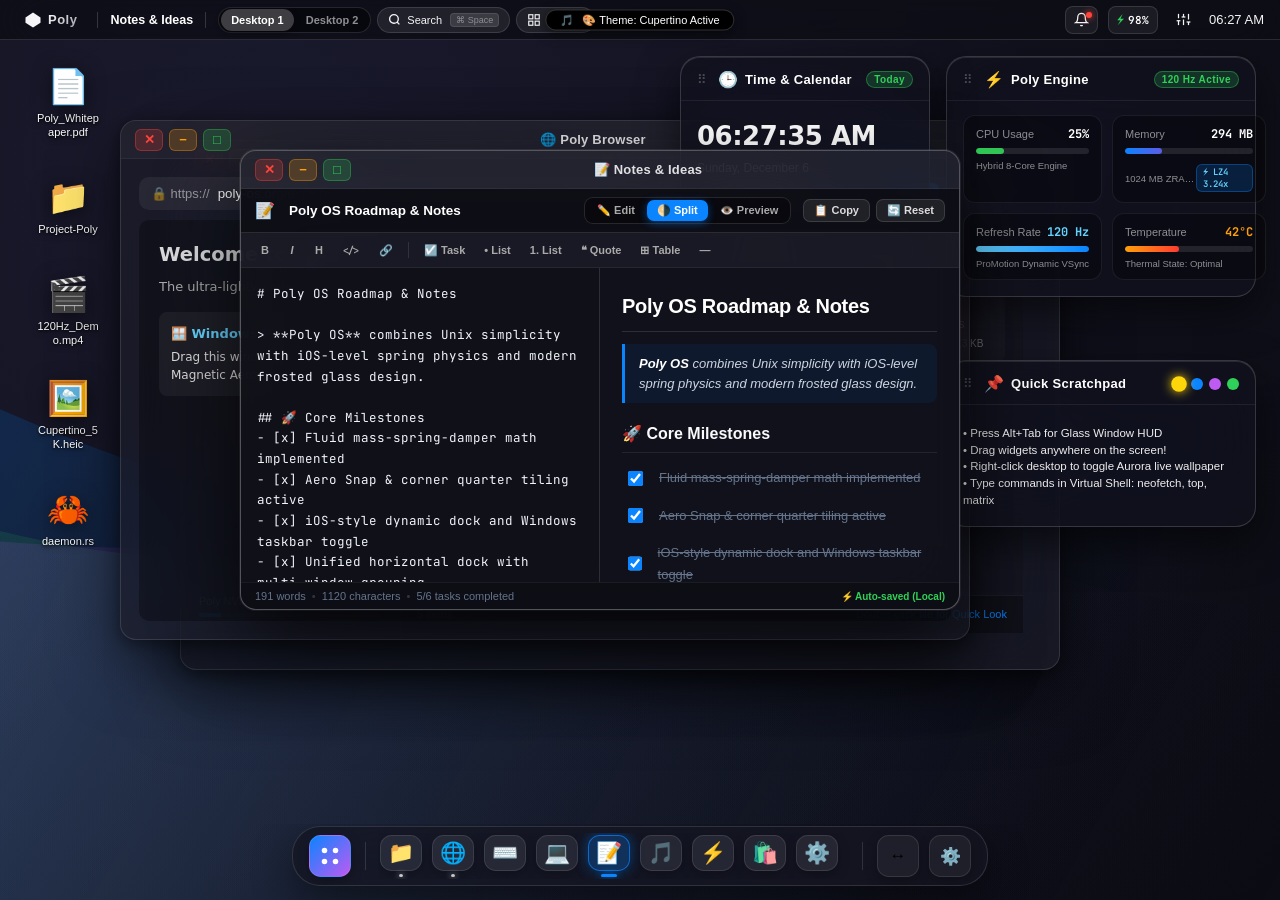
==== commit 1d7fec98: "feat: expand compositor pipeline, polyd daemon, interactive web shell, and repo infrastructure - pol" ====
--- a/poly-shell/index.html
+++ b/poly-shell/index.html
@@ -18,7 +18,7 @@
       caches.keys().then(names => names.forEach(n => caches.delete(n)));
     }
   </script>
-  <link rel="stylesheet" href="style.css?v=2.6">
+  <link rel="stylesheet" href="style.css?v=3.8">
   <link rel="preconnect" href="https://fonts.googleapis.com">
   <link href="https://fonts.googleapis.com/css2?family=SF+Pro+Display:wght@300;400;500;600;700&family=JetBrains+Mono:wght@400;600&display=swap" rel="stylesheet">
 </head>
@@ -356,7 +356,10 @@
             <div class="widget-bar">
               <div class="widget-bar-fill fill-blue" id="widget-ram-fill" style="width: 21%;"></div>
             </div>
-            <span class="metric-sub" id="widget-ram-sub">1024 MB ZRAM Pool</span>
+            <div style="display:flex; justify-content:space-between; align-items:center; margin-top:4px;">
+              <span class="metric-sub" id="widget-ram-sub">1024 MB ZRAM Pool</span>
+              <span class="widget-zram-pill" id="widget-zram-pill" title="Click to toggle ZRAM compression backend (LZ4 / ZSTD)">⚡ LZ4 3.2x</span>
+            </div>
           </div>
 
           <!-- 3. Refresh Rate -->
@@ -467,23 +470,24 @@
 
     <!-- Desktop Files Grid (Direct interactive files with drag-and-drop & Quick Look) -->
     <div id="desktop-files">
-      <div class="desktop-file" data-file="Poly_Whitepaper.pdf" data-type="pdf" data-size="4.2 MB" draggable="true" title="Double click for Quick Look or drag into Files">
+      <div id="desktop-grid-ghost" class="hidden"></div>
+      <div class="desktop-file" data-file="Poly_Whitepaper.pdf" data-type="pdf" data-size="4.2 MB" title="Double click for Quick Look or drag into Files">
         <div class="desktop-file-icon">📄</div>
         <span class="desktop-file-name">Poly_Whitepaper.pdf</span>
       </div>
-      <div class="desktop-file" data-file="Project-Poly" data-type="folder" data-size="12 items" draggable="true" title="Double click to open folder or drag into Files">
+      <div class="desktop-file" data-file="Project-Poly" data-type="folder" data-size="12 items" title="Double click to open folder or drag into Files">
         <div class="desktop-file-icon">📁</div>
         <span class="desktop-file-name">Project-Poly</span>
       </div>
-      <div class="desktop-file" data-file="120Hz_Demo.mp4" data-type="video" data-size="18.5 MB" draggable="true" title="Double click for Quick Look or drag into Files">
+      <div class="desktop-file" data-file="120Hz_Demo.mp4" data-type="video" data-size="18.5 MB" title="Double click for Quick Look or drag into Files">
         <div class="desktop-file-icon">🎬</div>
         <span class="desktop-file-name">120Hz_Demo.mp4</span>
       </div>
-      <div class="desktop-file" data-file="Cupertino_5K.heic" data-type="image" data-size="8.1 MB" draggable="true" title="Double click for Quick Look or drag into Files">
+      <div class="desktop-file" data-file="Cupertino_5K.heic" data-type="image" data-size="8.1 MB" title="Double click for Quick Look or drag into Files">
         <div class="desktop-file-icon">🖼️</div>
         <span class="desktop-file-name">Cupertino_5K.heic</span>
       </div>
-      <div class="desktop-file" data-file="daemon.rs" data-type="code" data-size="24 KB" draggable="true" title="Double click for Quick Look or drag into Files">
+      <div class="desktop-file" data-file="daemon.rs" data-type="code" data-size="24 KB" title="Double click for Quick Look or drag into Files">
         <div class="desktop-file-icon">🦀</div>
         <span class="desktop-file-name">daemon.rs</span>
       </div>
@@ -814,14 +818,6 @@
             <span class="dock-item-tooltip" id="dock-mode-tooltip">Taskbar Mode</span>
           </button>
 
-          <!-- Quick Position Switcher (Bottom -> Left -> Right) -->
-          <button class="dock-item dock-control-btn" id="dock-pos-toggle" title="Cycle Dock Position (Bottom / Left / Right)">
-            <div class="dock-icon">
-              <span id="dock-pos-icon">📍</span>
-            </div>
-            <span class="dock-item-tooltip" id="dock-pos-tooltip">Change Position</span>
-          </button>
-
           <!-- Dock Settings Menu Trigger -->
           <button class="dock-item dock-control-btn" id="dock-settings-btn" title="Dock & Taskbar Preferences">
             <div class="dock-icon">⚙️</div>
@@ -843,15 +839,6 @@
         <div class="segmented-control" id="pref-style">
           <button class="seg-btn active" data-style="floating">📱 Floating Pill (iOS)</button>
           <button class="seg-btn" data-style="taskbar">🪟 Full Taskbar (Windows)</button>
-        </div>
-      </div>
-
-      <div class="pref-group">
-        <label>Screen Position</label>
-        <div class="segmented-control" id="pref-pos">
-          <button class="seg-btn active" data-pos="bottom">⬇️ Bottom</button>
-          <button class="seg-btn" data-pos="left">⬅️ Left Side</button>
-          <button class="seg-btn" data-pos="right">➡️ Right Side</button>
         </div>
       </div>
 
@@ -886,6 +873,6 @@
     </div>
   </div>
 
-  <script src="shell.js?v=2.6"></script>
+  <script src="shell.js?v=3.8"></script>
 </body>
 </html>
--- a/poly-shell/style.css
+++ b/poly-shell/style.css
@@ -396,16 +396,8 @@
   transition: transform 0.35s cubic-bezier(0.16, 1, 0.3, 1), opacity 0.3s ease;
 }
 
-body.immersive-mode #dock-container.pos-bottom {
+body.immersive-mode #dock-container {
   transform: translateY(140%) !important;
-}
-
-body.immersive-mode #dock-container.pos-left {
-  transform: translateX(-140%) !important;
-}
-
-body.immersive-mode #dock-container.pos-right {
-  transform: translateX(140%) !important;
 }
 
 body.immersive-mode #dock-container.revealed,
@@ -607,7 +599,7 @@
    Aero Snap & Tiling System — 16px Standardized Gap & Corner/Shadow Isolation
    ========================================================================== */
 .window.snapped {
-  border-radius: 16px !important;
+  border-radius: 12px !important;
   /* Directional multi-layer shadow with negative spread (-4px) prevents bleed across the 16px gap */
   box-shadow: 
     0 10px 24px -4px rgba(0, 0, 0, 0.45),
@@ -658,8 +650,8 @@
   transition: all 0.35s cubic-bezier(0.16, 1, 0.3, 1);
 }
 
-/* Position: Bottom */
-#dock-container.pos-bottom {
+/* Anchored at Screen Bottom */
+#dock-container {
   bottom: 0;
   left: 0;
   right: 0;
@@ -668,38 +660,12 @@
   align-items: center;
   justify-content: center;
 }
-#dock-container.pos-bottom.has-taskbar {
+#dock-container.has-taskbar {
   padding: 0 !important;
   height: 52px !important;
 }
-#dock-container.pos-bottom.align-center { justify-content: center; }
-#dock-container.pos-bottom.align-start { justify-content: flex-start; }
-
-/* Position: Left Side */
-#dock-container.pos-left {
-  top: 38px;
-  bottom: 0;
-  left: 0;
-  width: 76px;
-  padding: 12px 0 12px 12px;
-  flex-direction: column;
-  justify-content: center;
-  align-items: center;
-}
-#dock-container.pos-left.align-start { justify-content: flex-start; }
-
-/* Position: Right Side */
-#dock-container.pos-right {
-  top: 38px;
-  bottom: 0;
-  right: 0;
-  width: 76px;
-  padding: 12px 12px 12px 0;
-  flex-direction: column;
-  justify-content: center;
-  align-items: center;
-}
-#dock-container.pos-right.align-start { justify-content: flex-start; }
+#dock-container.align-center { justify-content: center; }
+#dock-container.align-start { justify-content: flex-start; }
 
 /* Base Dock Surface */
 #dock.dock-base {
@@ -732,14 +698,6 @@
   height: 60px;
   width: auto;
 }
-#dock-container.pos-left #dock.mode-floating,
-#dock-container.pos-right #dock.mode-floating {
-  width: 60px;
-  height: auto;
-  max-height: calc(100vh - 54px);
-  flex-direction: column;
-  padding: 14px 6px;
-}
 
 /* --- Mode 2: Windows Extended Taskbar (Edge-to-Edge) --- */
 #dock.mode-taskbar {
@@ -753,14 +711,6 @@
   max-width: 100vw !important;
   height: 52px !important;
 }
-#dock-container.pos-left #dock.mode-taskbar,
-#dock-container.pos-right #dock.mode-taskbar {
-  height: 100% !important;
-  max-height: 100% !important;
-  width: 60px !important;
-  flex-direction: column;
-  padding: 12px 4px;
-}
 
 /* Sections inside Dock: Strict Single Horizontal Baseline */
 .dock-section {
@@ -772,12 +722,6 @@
   flex-shrink: 0;
   height: 100%;
   white-space: nowrap;
-}
-#dock-container.pos-left .dock-section,
-#dock-container.pos-right .dock-section {
-  flex-direction: column;
-  height: auto;
-  width: 100%;
 }
 
 /* Left Start Section: Permanently Pinned */
@@ -797,11 +741,6 @@
   margin-left: auto !important;
   z-index: 10;
   height: 100%;
-}
-#dock-container.pos-left .dock-tray,
-#dock-container.pos-right .dock-tray {
-  margin-left: 0 !important;
-  margin-top: auto !important;
 }
 
 /* Middle Unified App Row: Smooth Horizontal Flex Flow with Auto-Scaling */
@@ -826,15 +765,6 @@
   display: none;
 }
 
-#dock-container.pos-left .dock-middle-scroll,
-#dock-container.pos-right .dock-middle-scroll {
-  flex-direction: column;
-  overflow-x: hidden;
-  overflow-y: auto;
-  width: 100%;
-  height: auto;
-}
-
 /* Dock App & Control Items: Uniform Vertical Alignment */
 .dock-item {
   position: relative;
@@ -854,12 +784,6 @@
 
 .dock-item:hover {
   transform: translateY(-3px) scale(1.06);
-}
-#dock-container.pos-left .dock-item:hover {
-  transform: translateX(3px) scale(1.06);
-}
-#dock-container.pos-right .dock-item:hover {
-  transform: translateX(-3px) scale(1.06);
 }
 
 .dock-icon {
@@ -938,24 +862,6 @@
   transform: translateY(0);
 }
 
-#dock-container.pos-left .dock-item-tooltip {
-  bottom: auto;
-  left: 56px;
-  transform: translateX(-4px);
-}
-#dock-container.pos-left .dock-item:hover .dock-item-tooltip {
-  transform: translateX(0);
-}
-
-#dock-container.pos-right .dock-item-tooltip {
-  bottom: auto;
-  right: 56px;
-  transform: translateX(4px);
-}
-#dock-container.pos-right .dock-item:hover .dock-item-tooltip {
-  transform: translateX(0);
-}
-
 .dot-indicator {
   width: 4px;
   height: 4px;
@@ -979,12 +885,6 @@
   background: var(--glass-border);
   margin: 0 4px;
 }
-#dock-container.pos-left .dock-divider,
-#dock-container.pos-right .dock-divider {
-  width: 28px;
-  height: 1px;
-  margin: 4px 0;
-}
 
 /* ==========================================================================
    Dynamic Running Windows Strip (Unified Square Dock Icons)
@@ -994,11 +894,6 @@
   align-items: center;
   gap: 6px;
   padding: 0 2px;
-}
-
-#dock-container.pos-left .dock-windows-strip,
-#dock-container.pos-right .dock-windows-strip {
-  flex-direction: column;
 }
 
 /* Active & Running Square Dock Icon States */
@@ -1017,15 +912,6 @@
   background: #0a84ff !important;
   box-shadow: 0 0 8px #0a84ff, 0 1px 3px rgba(0, 0, 0, 0.4) !important;
   transform: none !important;
-}
-
-/* Vertical Dock Adaptations for Active Highlight Bar */
-#dock-container.pos-left .dock-item.active .dot-indicator,
-#dock-container.pos-right .dock-item.active .dot-indicator {
-  width: 3px !important;
-  height: 16px !important;
-  margin-top: 0;
-  margin-left: 3px;
 }
 
 .dock-item.minimized .dock-icon {
@@ -1420,29 +1306,6 @@
   pointer-events: none;
 }
 
-#desktop.dock-pos-left #start-menu {
-  left: 84px;
-  bottom: 20px;
-  transform: none;
-}
-#desktop.dock-pos-left #start-menu.hidden {
-  opacity: 0;
-  transform: translateX(-20px) scale(0.95);
-  pointer-events: none;
-}
-
-#desktop.dock-pos-right #start-menu {
-  left: auto;
-  right: 84px;
-  bottom: 20px;
-  transform: none;
-}
-#desktop.dock-pos-right #start-menu.hidden {
-  opacity: 0;
-  transform: translateX(20px) scale(0.95);
-  pointer-events: none;
-}
-
 .start-search input {
   width: 100%;
   padding: 10px 14px;
@@ -1879,11 +1742,51 @@
 
 .storage-segment {
   height: 100%;
+  transition: width 0.4s ease;
 }
 .storage-sys { width: 15%; background: var(--accent-purple); }
-.storage-apps { width: 30%; background: var(--accent-blue); }
-.storage-zram { width: 10%; background: var(--accent-cyan); }
+.storage-apps { width: 28%; background: var(--accent-blue); }
+.storage-zram { width: 12%; background: var(--accent-cyan); }
 .storage-free { width: 45%; background: rgba(255, 255, 255, 0.15); }
+
+.zram-badge-live {
+  font-size: 10px;
+  font-weight: 700;
+  padding: 2px 8px;
+  border-radius: 12px;
+  background: rgba(48, 209, 88, 0.15);
+  color: #30d158;
+  border: 1px solid rgba(48, 209, 88, 0.3);
+  font-family: 'JetBrains Mono', monospace;
+  letter-spacing: 0.3px;
+  transition: all 0.25s ease;
+}
+
+.widget-zram-pill {
+  font-size: 9px;
+  font-weight: 600;
+  font-family: 'JetBrains Mono', monospace;
+  padding: 1px 6px;
+  border-radius: 6px;
+  background: rgba(10, 132, 255, 0.18);
+  color: #64d2ff;
+  border: 1px solid rgba(10, 132, 255, 0.35);
+  cursor: pointer;
+  transition: all 0.15s ease;
+  user-select: none;
+  display: inline-flex;
+  align-items: center;
+  gap: 3px;
+}
+.widget-zram-pill:hover {
+  background: rgba(10, 132, 255, 0.35);
+  transform: scale(1.05);
+}
+.widget-zram-pill.algo-zstd {
+  background: rgba(191, 90, 242, 0.2);
+  color: #d175ff;
+  border-color: rgba(191, 90, 242, 0.4);
+}
 
 /* ==========================================================================
    Top Bar Shortcut Badge
@@ -2316,62 +2219,389 @@
   background: #0d1117;
   border-radius: 10px;
   overflow: hidden;
+  position: relative;
 }
 
 .code-tabs-bar {
   display: flex;
+  align-items: center;
   background: #161b22;
-  border-bottom: 1px solid #30363d;
+  border-bottom: 1px solid rgba(255, 255, 255, 0.08);
   padding: 0 8px;
   gap: 4px;
+  overflow: hidden;
+  flex-shrink: 0;
+  user-select: none;
+  scrollbar-width: none;
+}
+
+.code-tabs-bar::-webkit-scrollbar {
+  display: none;
+}
+
+.code-tabs-list {
+  display: flex;
+  align-items: center;
+  gap: 4px;
+  flex: 1;
+  overflow-x: auto;
+  scrollbar-width: none;
+}
+
+.code-tabs-list::-webkit-scrollbar {
+  display: none;
 }
 
 .code-tab {
   display: flex;
   align-items: center;
   gap: 6px;
-  padding: 8px 14px;
+  padding: 7px 12px;
   font-size: 12px;
   color: #8b949e;
   border-bottom: 2px solid transparent;
   cursor: pointer;
+  border-radius: 6px 6px 0 0;
+  transition: all 0.15s ease;
+  white-space: nowrap;
+}
+
+.code-tab:hover {
+  color: #c9d1d9;
+  background: rgba(255, 255, 255, 0.03);
 }
 
 .code-tab.active {
   color: #58a6ff;
   border-bottom-color: #58a6ff;
   background: #0d1117;
+  font-weight: 500;
+}
+
+.code-tab-close {
+  display: inline-flex;
+  align-items: center;
+  justify-content: center;
+  width: 16px;
+  height: 16px;
+  border-radius: 50%;
+  margin-left: 2px;
+  font-size: 11px;
+  opacity: 0.5;
+  transition: opacity 0.15s, background 0.15s;
+}
+
+.code-tab-close:hover {
+  opacity: 1;
+  background: rgba(255, 255, 255, 0.15);
+  color: #fff;
+}
+
+.code-tab-add {
+  background: transparent;
+  border: none;
+  color: #8b949e;
+  font-size: 15px;
+  font-weight: 700;
+  cursor: pointer;
+  padding: 4px 8px;
+  border-radius: 4px;
+  display: flex;
+  align-items: center;
+  justify-content: center;
+  transition: all 0.15s;
+}
+
+.code-tab-add:hover {
+  color: #58a6ff;
+  background: rgba(255, 255, 255, 0.06);
+}
+
+.code-top-actions {
+  display: flex;
+  align-items: center;
+  gap: 10px;
+  margin-left: auto;
+  padding-left: 8px;
+}
+
+.code-lang-pill {
+  background: rgba(88, 166, 255, 0.12);
+  color: #58a6ff;
+  border: 1px solid rgba(88, 166, 255, 0.25);
+  font-size: 10.5px;
+  font-weight: 600;
+  padding: 3px 8px;
+  border-radius: 12px;
+  display: flex;
+  align-items: center;
+  gap: 4px;
+}
+
+.code-status-bar {
+  display: flex;
+  align-items: center;
+  justify-content: space-between;
+  height: 22px;
+  min-height: 22px;
+  background: #090d12;
+  border-top: 1px solid rgba(255, 255, 255, 0.06);
+  padding: 0 12px;
+  font-size: 11px;
+  color: #8b949e;
+  user-select: none;
+  font-family: 'JetBrains Mono', monospace;
+  flex-shrink: 0;
+  z-index: 3;
+}
+
+.code-status-left {
+  display: flex;
+  align-items: center;
+  gap: 12px;
+}
+
+.code-status-right {
+  display: flex;
+  align-items: center;
+  gap: 12px;
+  font-size: 10.5px;
+  color: #6e7681;
+}
+
+.code-cursor-pill {
+  color: #58a6ff;
+  font-size: 11px;
+  font-family: 'JetBrains Mono', monospace;
+  font-weight: 500;
+  display: flex;
+  align-items: center;
+  gap: 4px;
+}
+
+.code-encoding-pill,
+.code-indent-pill {
+  color: #6e7681;
+  font-size: 10.5px;
+}
+
+#run-code-btn {
+  background: linear-gradient(135deg, #30d158 0%, #28a745 100%);
+  color: #000;
+  font-weight: 700;
+  font-size: 11px;
+  padding: 5px 13px;
+  border-radius: 6px;
+  cursor: pointer;
+  border: none;
+  display: flex;
+  align-items: center;
+  gap: 6px;
+  box-shadow: 0 2px 8px rgba(48, 209, 88, 0.25);
+  transition: transform 0.12s, box-shadow 0.12s;
+}
+
+#run-code-btn:hover {
+  transform: translateY(-1px);
+  box-shadow: 0 4px 12px rgba(48, 209, 88, 0.35);
 }
 
 .code-workspace {
   display: flex;
   flex: 1;
+  position: relative;
   overflow: hidden;
+  background: #0d1117;
 }
 
 .code-lines {
-  width: 44px;
+  width: 48px;
+  min-width: 48px;
   background: #090d12;
   color: #484f58;
   text-align: right;
-  padding: 12px 10px;
+  padding: 12px 8px;
+  font-family: 'JetBrains Mono', monospace;
   font-size: 12px;
   line-height: 1.6;
   user-select: none;
-}
-
-.code-textarea {
+  border-right: 1px solid rgba(255, 255, 255, 0.06);
+  overflow: hidden;
+  box-sizing: border-box;
+}
+
+.code-gutter-line {
+  height: 19.2px;
+  line-height: 19.2px;
+  transition: color 0.1s;
+}
+
+.code-gutter-line.active {
+  color: #58a6ff;
+  font-weight: 700;
+}
+
+.code-editor-wrapper {
+  position: relative;
   flex: 1;
+  height: 100%;
+  overflow: hidden;
   background: transparent;
-  border: none;
-  color: #e6edf3;
+}
+
+.code-highlight-layer {
+  position: absolute;
+  top: 0;
+  left: 0;
+  right: 0;
+  bottom: 0;
+  margin: 0;
   padding: 12px;
   font-family: 'JetBrains Mono', monospace;
   font-size: 12px;
   line-height: 1.6;
+  tab-size: 2;
+  -moz-tab-size: 2;
+  white-space: pre;
+  word-wrap: normal;
+  word-break: normal;
+  box-sizing: border-box;
+  color: #e6edf3;
+  background: transparent;
+  pointer-events: none;
+  overflow: hidden;
+  z-index: 1;
+}
+
+.code-highlight-layer code {
+  font-family: inherit;
+  font-size: inherit;
+  line-height: inherit;
+  tab-size: inherit;
+  white-space: pre;
+  background: transparent;
+  padding: 0;
+  margin: 0;
+  border: none;
+}
+
+.code-textarea {
+  position: absolute;
+  top: 0;
+  left: 0;
+  right: 0;
+  bottom: 0;
+  width: 100%;
+  height: 100%;
+  margin: 0;
+  padding: 12px;
+  border: none;
+  outline: none;
   resize: none;
+  font-family: 'JetBrains Mono', monospace;
+  font-size: 12px;
+  line-height: 1.6;
+  tab-size: 2;
+  -moz-tab-size: 2;
+  white-space: pre;
+  word-wrap: normal;
+  word-break: normal;
+  box-sizing: border-box;
+  background: transparent;
+  color: transparent;
+  caret-color: #38bdf8;
+  overflow: auto;
+  z-index: 2;
+}
+
+.code-textarea::selection {
+  background: rgba(56, 189, 248, 0.28);
+  color: transparent;
+}
+
+/* Syntax Token Highlighting */
+.tok-keyword { color: #ff7b72; font-weight: 600; }
+.tok-type { color: #79c0ff; }
+.tok-string { color: #a5d6ff; }
+.tok-number { color: #ffa657; }
+.tok-comment { color: #8b949e; font-style: italic; }
+.tok-function { color: #d2a8ff; }
+.tok-macro { color: #ffa657; font-weight: 600; }
+.tok-attr { color: #7ee787; }
+.tok-tag { color: #7ee787; }
+.tok-header { color: #58a6ff; font-weight: bold; }
+
+/* New File Modal / Popover */
+.code-modal-overlay {
+  position: absolute;
+  top: 0;
+  left: 0;
+  right: 0;
+  bottom: 0;
+  background: rgba(0, 0, 0, 0.6);
+  backdrop-filter: blur(4px);
+  display: flex;
+  align-items: center;
+  justify-content: center;
+  z-index: 10;
+}
+
+.code-modal-card {
+  background: #161b22;
+  border: 1px solid rgba(255, 255, 255, 0.12);
+  border-radius: 8px;
+  padding: 16px;
+  width: 320px;
+  box-shadow: 0 12px 32px rgba(0, 0, 0, 0.5);
+}
+
+.code-modal-card h4 {
+  margin: 0 0 10px 0;
+  font-size: 13px;
+  color: #e6edf3;
+}
+
+.code-modal-input {
+  width: 100%;
+  padding: 8px 10px;
+  background: #0d1117;
+  border: 1px solid #30363d;
+  border-radius: 6px;
+  color: #fff;
+  font-family: 'JetBrains Mono', monospace;
+  font-size: 12px;
+  box-sizing: border-box;
   outline: none;
-  white-space: pre;
+}
+
+.code-modal-input:focus {
+  border-color: #58a6ff;
+}
+
+.code-modal-btns {
+  display: flex;
+  justify-content: flex-end;
+  gap: 8px;
+  margin-top: 12px;
+}
+
+.code-modal-btn {
+  padding: 5px 12px;
+  border-radius: 5px;
+  font-size: 11px;
+  cursor: pointer;
+  border: none;
+}
+
+.code-modal-btn.cancel {
+  background: rgba(255, 255, 255, 0.08);
+  color: #8b949e;
+}
+
+.code-modal-btn.confirm {
+  background: #238636;
+  color: #fff;
+  font-weight: 600;
 }
 
 /* ==========================================================================
@@ -2616,32 +2846,42 @@
 }
 
 /* ==========================================================================
-   Desktop Files Grid & Interactive Selection
+   Desktop Files Grid & Interactive Drag-and-Drop Snap-to-Grid
    ========================================================================== */
 #desktop-files {
   position: absolute;
-  top: 58px;
-  left: 24px;
-  display: flex;
-  flex-direction: column;
-  gap: 12px;
+  top: 0;
+  left: 0;
+  width: 100vw;
+  height: 100vh;
+  pointer-events: none;
   z-index: 10;
-  pointer-events: auto;
+  overflow: hidden;
 }
 
 .desktop-file {
+  position: absolute;
   width: 88px;
-  display: flex;
-  flex-direction: column;
-  align-items: center;
+  height: 94px;
+  display: flex;
+  flex-direction: column;
+  align-items: center;
+  justify-content: center;
   gap: 5px;
   padding: 8px 6px;
   border-radius: 12px;
-  cursor: pointer;
+  cursor: grab;
   user-select: none;
-  transition: all 0.18s cubic-bezier(0.16, 1, 0.3, 1);
+  pointer-events: auto;
+  transition: transform 0.22s cubic-bezier(0.16, 1, 0.3, 1),
+              left 0.28s cubic-bezier(0.16, 1, 0.3, 1),
+              top 0.28s cubic-bezier(0.16, 1, 0.3, 1),
+              background 0.15s ease,
+              border-color 0.15s ease,
+              box-shadow 0.15s ease,
+              opacity 0.2s ease;
   border: 1px solid transparent;
-  position: relative;
+  box-sizing: border-box;
 }
 
 .desktop-file:hover {
@@ -2654,7 +2894,7 @@
 }
 
 .desktop-file:active {
-  transform: scale(0.96);
+  cursor: grabbing;
 }
 
 .desktop-file.selected {
@@ -2665,10 +2905,35 @@
   box-shadow: 0 0 0 1px rgba(10, 132, 255, 0.4), 0 8px 24px rgba(0, 0, 0, 0.35);
 }
 
-.desktop-file.dragging {
-  opacity: 0.35;
-  transform: scale(0.92);
-  border-style: dashed;
+.desktop-file.is-dragging-desktop {
+  transition: none !important;
+  cursor: grabbing !important;
+  z-index: 100 !important;
+  transform: scale(1.08) !important;
+  background: rgba(10, 132, 255, 0.35) !important;
+  border-color: rgba(10, 132, 255, 0.7) !important;
+  box-shadow: 0 14px 32px rgba(0, 0, 0, 0.5), 0 0 16px rgba(10, 132, 255, 0.4) !important;
+  opacity: 0.92;
+}
+
+/* Visual Snap-to-Grid Ghost Outline */
+#desktop-grid-ghost {
+  position: absolute;
+  width: 88px;
+  height: 94px;
+  border: 2px dashed rgba(10, 132, 255, 0.7);
+  background: rgba(10, 132, 255, 0.12);
+  border-radius: 12px;
+  pointer-events: none;
+  z-index: 8;
+  box-shadow: 0 0 16px rgba(10, 132, 255, 0.25);
+  transition: all 0.12s cubic-bezier(0.16, 1, 0.3, 1);
+  box-sizing: border-box;
+}
+
+#desktop-grid-ghost.hidden {
+  display: none;
+  opacity: 0;
 }
 
 .desktop-file-icon {
@@ -3664,7 +3929,7 @@
    ========================================================================== */
 #snap-assist-overlay {
   position: absolute;
-  top: 54px;
+  top: 40px;
   background: rgba(14, 14, 22, 0.9);
   backdrop-filter: blur(40px) saturate(190%);
   -webkit-backdrop-filter: blur(40px) saturate(190%);
@@ -3848,32 +4113,58 @@
 
 /* Code Studio Output Console Drawer */
 .code-console-drawer {
-  height: 130px;
-  background: #0a0c10;
-  border-top: 1px solid rgba(255, 255, 255, 0.1);
-  display: flex;
-  flex-direction: column;
+  height: 140px;
+  min-height: 32px;
+  background: #080b0f;
+  border-top: 1px solid rgba(255, 255, 255, 0.08);
+  display: flex;
+  flex-direction: column;
+  transition: height 0.2s cubic-bezier(0.16, 1, 0.3, 1);
+  position: relative;
+  flex-shrink: 0;
+}
+
+.code-console-drawer.collapsed {
+  height: 32px !important;
+}
+
+.code-console-drawer.collapsed .code-console-body {
+  display: none;
 }
 
 .code-console-header {
-  padding: 6px 12px;
-  background: rgba(255, 255, 255, 0.04);
+  height: 32px;
+  padding: 0 12px;
+  background: rgba(255, 255, 255, 0.03);
   font-size: 11px;
   font-weight: 600;
-  color: var(--text-muted);
+  color: #8b949e;
   display: flex;
   justify-content: space-between;
   align-items: center;
+  border-bottom: 1px solid rgba(255, 255, 255, 0.04);
+  user-select: none;
+}
+
+.code-timing-badge {
+  background: rgba(255, 255, 255, 0.06);
+  padding: 2px 8px;
+  border-radius: 10px;
+  font-size: 10px;
+  color: #c9d1d9;
+  font-family: 'JetBrains Mono', monospace;
 }
 
 .code-console-body {
   flex: 1;
   padding: 8px 12px;
   font-family: 'JetBrains Mono', monospace;
-  font-size: 11px;
+  font-size: 11.5px;
+  line-height: 1.5;
   color: #30d158;
   overflow-y: auto;
   white-space: pre-wrap;
+  user-select: text;
 }
 
 /* Workspace slide animation */
@@ -4219,6 +4510,618 @@
   width: 100px;
 }
 
-
-
-
+/* ==========================================================================
+   Notes & Scratchpad App with Live Markdown Preview (Split-View / Glassmorphic)
+   ========================================================================== */
+.notes-app-root {
+  margin: -18px;
+  height: calc(100% + 36px);
+  width: calc(100% + 36px);
+  display: flex;
+  flex-direction: column;
+  background: rgba(18, 18, 28, 0.72);
+  backdrop-filter: blur(36px) saturate(180%);
+  -webkit-backdrop-filter: blur(36px) saturate(180%);
+  border-radius: 0 0 16px 16px;
+  overflow: hidden;
+  box-sizing: border-box;
+}
+
+/* Top Control Bar */
+.notes-top-bar {
+  display: flex;
+  align-items: center;
+  justify-content: space-between;
+  padding: 8px 14px;
+  background: rgba(0, 0, 0, 0.28);
+  border-bottom: 1px solid var(--glass-border);
+  gap: 12px;
+  flex-shrink: 0;
+  box-sizing: border-box;
+}
+
+.notes-title-wrap {
+  display: flex;
+  align-items: center;
+  gap: 8px;
+  flex: 1;
+  min-width: 0;
+}
+
+.notes-title-icon {
+  font-size: 16px;
+}
+
+.notes-title-input {
+  background: transparent;
+  border: none;
+  color: #fff;
+  font-size: 13.5px;
+  font-weight: 700;
+  outline: none;
+  width: 100%;
+  padding: 4px 6px;
+  border-radius: 6px;
+  transition: background 0.15s ease;
+}
+
+.notes-title-input:hover,
+.notes-title-input:focus {
+  background: rgba(255, 255, 255, 0.08);
+}
+
+.notes-mode-switcher {
+  display: flex;
+  background: rgba(0, 0, 0, 0.35);
+  border: 1px solid var(--glass-border);
+  border-radius: 9px;
+  padding: 2px;
+  gap: 2px;
+  flex-shrink: 0;
+}
+
+.notes-mode-switcher .seg-btn {
+  background: transparent;
+  border: none;
+  color: #aaa;
+  font-size: 11px;
+  font-weight: 600;
+  padding: 4px 10px;
+  border-radius: 7px;
+  cursor: pointer;
+  transition: all 0.2s cubic-bezier(0.16, 1, 0.3, 1);
+  display: flex;
+  align-items: center;
+  gap: 4px;
+  white-space: nowrap;
+}
+
+.notes-mode-switcher .seg-btn:hover {
+  color: #fff;
+  background: rgba(255, 255, 255, 0.08);
+}
+
+.notes-mode-switcher .seg-btn.active {
+  background: var(--accent-blue);
+  color: #fff;
+  box-shadow: 0 2px 8px rgba(10, 132, 255, 0.45);
+}
+
+.notes-action-tools {
+  display: flex;
+  align-items: center;
+  gap: 6px;
+  flex-shrink: 0;
+}
+
+.notes-action-btn {
+  background: rgba(255, 255, 255, 0.08);
+  border: 1px solid var(--glass-border);
+  color: #ddd;
+  font-size: 11px;
+  font-weight: 600;
+  padding: 4px 10px;
+  border-radius: 7px;
+  cursor: pointer;
+  transition: all 0.15s ease;
+  display: flex;
+  align-items: center;
+  gap: 4px;
+}
+
+.notes-action-btn:hover {
+  background: rgba(255, 255, 255, 0.16);
+  color: #fff;
+  border-color: rgba(255, 255, 255, 0.25);
+  transform: translateY(-1px);
+}
+
+/* Quick Formatting Toolbar */
+.notes-format-toolbar {
+  display: flex;
+  align-items: center;
+  gap: 3px;
+  padding: 5px 12px;
+  background: rgba(255, 255, 255, 0.025);
+  border-bottom: 1px solid rgba(255, 255, 255, 0.06);
+  flex-shrink: 0;
+  overflow-x: auto;
+  scrollbar-width: none;
+}
+
+.notes-format-toolbar::-webkit-scrollbar {
+  display: none;
+}
+
+.format-btn {
+  background: transparent;
+  border: 1px solid transparent;
+  color: #aaa;
+  font-size: 11px;
+  font-weight: 600;
+  padding: 3px 7px;
+  border-radius: 6px;
+  cursor: pointer;
+  transition: all 0.15s ease;
+  display: flex;
+  align-items: center;
+  justify-content: center;
+  min-width: 24px;
+  height: 24px;
+  white-space: nowrap;
+}
+
+.format-btn:hover {
+  background: rgba(255, 255, 255, 0.12);
+  color: #fff;
+  border-color: rgba(255, 255, 255, 0.15);
+}
+
+.format-btn code {
+  font-size: 10px;
+  font-family: 'JetBrains Mono', monospace;
+}
+
+.notes-tb-divider {
+  width: 1px;
+  height: 16px;
+  background: rgba(255, 255, 255, 0.1);
+  margin: 0 4px;
+  flex-shrink: 0;
+}
+
+/* Dual Workspace (Editor + Live Preview) */
+.notes-workspace {
+  flex: 1;
+  display: flex;
+  min-height: 0;
+  overflow: hidden;
+  position: relative;
+  box-sizing: border-box;
+}
+
+/* Mode 1: Split View */
+.notes-workspace.mode-split .notes-editor-pane {
+  flex: 1 1 50%;
+  width: 50%;
+  border-right: 1px solid var(--glass-border);
+}
+
+.notes-workspace.mode-split .notes-preview-pane {
+  flex: 1 1 50%;
+  width: 50%;
+}
+
+/* Mode 2: Edit Only */
+.notes-workspace.mode-edit .notes-editor-pane {
+  flex: 1 1 100%;
+  width: 100%;
+  border-right: none;
+}
+
+.notes-workspace.mode-edit .notes-preview-pane {
+  display: none;
+}
+
+/* Mode 3: Preview Only */
+.notes-workspace.mode-preview .notes-editor-pane {
+  display: none;
+}
+
+.notes-workspace.mode-preview .notes-preview-pane {
+  flex: 1 1 100%;
+  width: 100%;
+}
+
+/* Editor Pane & Monospace Textarea */
+.notes-editor-pane {
+  display: flex;
+  flex-direction: column;
+  height: 100%;
+  overflow: hidden;
+  background: rgba(0, 0, 0, 0.18);
+  box-sizing: border-box;
+}
+
+.notes-textarea {
+  flex: 1;
+  width: 100%;
+  height: 100%;
+  background: transparent;
+  border: none;
+  outline: none;
+  color: #f1f5f9;
+  font-family: 'JetBrains Mono', 'Fira Code', 'Menlo', monospace;
+  font-size: 12.5px;
+  line-height: 1.65;
+  padding: 16px;
+  resize: none;
+  overflow-y: auto;
+  box-sizing: border-box;
+  tab-size: 2;
+  white-space: pre-wrap;
+  word-break: break-word;
+}
+
+.notes-textarea::placeholder {
+  color: rgba(255, 255, 255, 0.3);
+}
+
+/* Custom Sleek Scrollbar for Notes Editor & Preview */
+.notes-textarea::-webkit-scrollbar,
+.notes-preview-scroll::-webkit-scrollbar {
+  width: 7px;
+  height: 7px;
+}
+
+.notes-textarea::-webkit-scrollbar-track,
+.notes-preview-scroll::-webkit-scrollbar-track {
+  background: transparent;
+}
+
+.notes-textarea::-webkit-scrollbar-thumb,
+.notes-preview-scroll::-webkit-scrollbar-thumb {
+  background: rgba(255, 255, 255, 0.18);
+  border-radius: 4px;
+}
+
+.notes-textarea::-webkit-scrollbar-thumb:hover,
+.notes-preview-scroll::-webkit-scrollbar-thumb:hover {
+  background: rgba(255, 255, 255, 0.35);
+}
+
+/* Preview Pane Container */
+.notes-preview-pane {
+  height: 100%;
+  overflow: hidden;
+  background: rgba(14, 14, 24, 0.4);
+  box-sizing: border-box;
+}
+
+.notes-preview-scroll {
+  height: 100%;
+  overflow-y: auto;
+  padding: 18px 22px;
+  box-sizing: border-box;
+}
+
+/* Markdown Rendered Typography */
+.notes-preview-content {
+  font-size: 13px;
+  line-height: 1.65;
+  color: #e2e8f0;
+  word-break: break-word;
+}
+
+.notes-preview-content .md-h1 {
+  font-size: 20px;
+  font-weight: 800;
+  color: #ffffff;
+  margin: 4px 0 12px 0;
+  padding-bottom: 8px;
+  border-bottom: 1px solid var(--glass-border);
+  letter-spacing: -0.3px;
+}
+
+.notes-preview-content .md-h2 {
+  font-size: 16px;
+  font-weight: 700;
+  color: #f8fafc;
+  margin: 18px 0 8px 0;
+  padding-bottom: 5px;
+  border-bottom: 1px solid rgba(255, 255, 255, 0.08);
+}
+
+.notes-preview-content .md-h3 {
+  font-size: 14px;
+  font-weight: 700;
+  color: #cbd5e1;
+  margin: 14px 0 6px 0;
+}
+
+.notes-preview-content .md-h4,
+.notes-preview-content .md-h5,
+.notes-preview-content .md-h6 {
+  font-size: 13px;
+  font-weight: 600;
+  color: #94a3b8;
+  margin: 12px 0 4px 0;
+}
+
+.notes-preview-content .md-p {
+  margin: 6px 0;
+}
+
+.notes-preview-content strong {
+  font-weight: 700;
+  color: #ffffff;
+}
+
+.notes-preview-content em {
+  font-style: italic;
+  color: #e2e8f0;
+}
+
+.notes-preview-content del {
+  text-decoration: line-through;
+  color: #64748b;
+}
+
+.notes-preview-content .md-mark {
+  background: rgba(255, 214, 10, 0.25);
+  color: #ffd60a;
+  padding: 1px 4px;
+  border-radius: 4px;
+}
+
+.notes-preview-content .md-link {
+  color: var(--accent-blue);
+  text-decoration: none;
+  border-bottom: 1px dashed var(--accent-blue);
+  transition: all 0.15s ease;
+}
+
+.notes-preview-content .md-link:hover {
+  color: var(--accent-cyan);
+  border-bottom-style: solid;
+}
+
+.notes-preview-content .notes-hr {
+  border: none;
+  border-top: 1px solid var(--glass-border);
+  margin: 16px 0;
+}
+
+/* Blockquotes */
+.notes-preview-content .md-blockquote {
+  margin: 12px 0;
+  padding: 10px 14px;
+  background: rgba(10, 132, 255, 0.08);
+  border-left: 3px solid var(--accent-blue);
+  border-radius: 0 8px 8px 0;
+  color: #cbd5e1;
+  font-style: italic;
+  line-height: 1.5;
+}
+
+/* Task Checklists */
+.notes-preview-content .md-task-list {
+  list-style: none;
+  padding-left: 0;
+  margin: 8px 0;
+  display: flex;
+  flex-direction: column;
+  gap: 4px;
+}
+
+.notes-preview-content .md-task-item {
+  display: flex;
+  align-items: center;
+  padding: 3px 6px;
+  border-radius: 6px;
+  transition: background 0.15s ease;
+}
+
+.notes-preview-content .md-task-item:hover {
+  background: rgba(255, 255, 255, 0.04);
+}
+
+.notes-preview-content .md-checkbox-label {
+  display: flex;
+  align-items: center;
+  gap: 8px;
+  cursor: pointer;
+  user-select: none;
+  width: 100%;
+}
+
+.notes-preview-content .md-task-checkbox {
+  width: 15px;
+  height: 15px;
+  accent-color: var(--accent-blue);
+  cursor: pointer;
+  margin: 0;
+}
+
+.notes-preview-content .md-task-item.completed .md-task-text {
+  text-decoration: line-through;
+  color: #64748b;
+}
+
+/* Lists */
+.notes-preview-content .md-ul {
+  padding-left: 20px;
+  margin: 8px 0;
+}
+
+.notes-preview-content .md-ol {
+  padding-left: 20px;
+  margin: 8px 0;
+}
+
+.notes-preview-content li {
+  margin: 3px 0;
+}
+
+/* Code Blocks & Inline Code */
+.notes-preview-content .md-inline-code {
+  background: rgba(255, 255, 255, 0.1);
+  padding: 2px 6px;
+  border-radius: 4px;
+  font-family: 'JetBrains Mono', 'Fira Code', monospace;
+  font-size: 11.5px;
+  color: #ff79c6;
+  border: 1px solid rgba(255, 255, 255, 0.08);
+}
+
+.notes-preview-content .md-code-block {
+  background: rgba(0, 0, 0, 0.45);
+  border: 1px solid var(--glass-border);
+  border-radius: 8px;
+  margin: 12px 0;
+  overflow: hidden;
+  box-shadow: 0 4px 16px rgba(0, 0, 0, 0.3);
+}
+
+.notes-preview-content .md-code-header {
+  display: flex;
+  justify-content: space-between;
+  align-items: center;
+  padding: 5px 10px;
+  background: rgba(255, 255, 255, 0.04);
+  border-bottom: 1px solid rgba(255, 255, 255, 0.06);
+}
+
+.notes-preview-content .md-code-lang {
+  font-size: 10px;
+  font-weight: 700;
+  color: var(--accent-cyan);
+  letter-spacing: 0.5px;
+}
+
+.notes-preview-content .md-code-copy-btn {
+  background: rgba(255, 255, 255, 0.08);
+  border: 1px solid rgba(255, 255, 255, 0.1);
+  color: #cbd5e1;
+  font-size: 10px;
+  font-weight: 600;
+  padding: 2px 8px;
+  border-radius: 4px;
+  cursor: pointer;
+  transition: all 0.15s ease;
+}
+
+.notes-preview-content .md-code-copy-btn:hover {
+  background: rgba(255, 255, 255, 0.2);
+  color: #fff;
+}
+
+.notes-preview-content .md-code-block pre {
+  margin: 0;
+  padding: 12px;
+  overflow-x: auto;
+  font-family: 'JetBrains Mono', 'Fira Code', monospace;
+  font-size: 11.5px;
+  line-height: 1.55;
+  color: #e2e8f0;
+}
+
+/* Tables */
+.notes-preview-content .md-table-wrap {
+  overflow-x: auto;
+  margin: 14px 0;
+  border: 1px solid var(--glass-border);
+  border-radius: 8px;
+  background: rgba(0, 0, 0, 0.2);
+}
+
+.notes-preview-content .md-table {
+  width: 100%;
+  border-collapse: collapse;
+  font-size: 12px;
+}
+
+.notes-preview-content .md-table th {
+  background: rgba(255, 255, 255, 0.07);
+  color: #fff;
+  font-weight: 700;
+  padding: 8px 12px;
+  text-align: left;
+  border-bottom: 1px solid var(--glass-border);
+}
+
+.notes-preview-content .md-table td {
+  padding: 8px 12px;
+  border-bottom: 1px solid rgba(255, 255, 255, 0.04);
+  color: #cbd5e1;
+}
+
+.notes-preview-content .md-table tr:nth-child(even) {
+  background: rgba(255, 255, 255, 0.015);
+}
+
+.notes-preview-content .md-table tr:hover {
+  background: rgba(255, 255, 255, 0.04);
+}
+
+/* Empty State */
+.notes-empty-state {
+  display: flex;
+  flex-direction: column;
+  align-items: center;
+  justify-content: center;
+  padding: 40px 20px;
+  text-align: center;
+  color: #64748b;
+}
+
+.notes-empty-state .empty-icon {
+  font-size: 36px;
+  margin-bottom: 8px;
+  opacity: 0.6;
+}
+
+.notes-empty-state h3 {
+  font-size: 15px;
+  color: #94a3b8;
+  margin-bottom: 4px;
+}
+
+.notes-empty-state p {
+  font-size: 12px;
+  max-width: 260px;
+}
+
+/* Bottom Status Bar */
+.notes-status-bar {
+  display: flex;
+  align-items: center;
+  justify-content: space-between;
+  padding: 5px 14px;
+  background: rgba(0, 0, 0, 0.32);
+  border-top: 1px solid rgba(255, 255, 255, 0.06);
+  font-size: 11px;
+  color: #64748b;
+  flex-shrink: 0;
+  user-select: none;
+}
+
+.notes-stats-left {
+  display: flex;
+  align-items: center;
+  gap: 6px;
+}
+
+.notes-stat-sep {
+  opacity: 0.4;
+}
+
+.notes-save-badge {
+  color: var(--accent-green);
+  font-size: 10px;
+  font-weight: 600;
+}
+
+
+
+
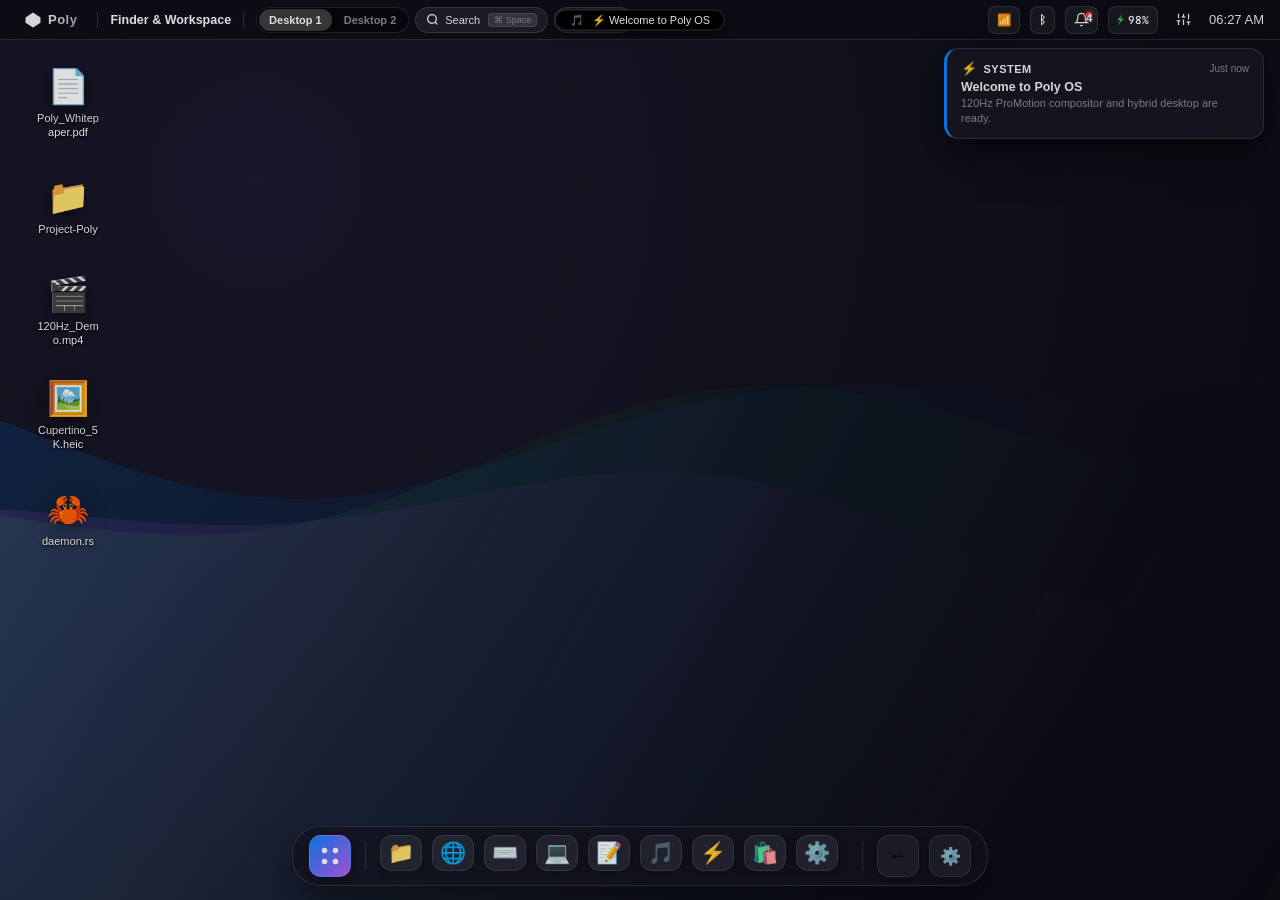
==== commit 5f590806: "solved issues 11-20 and updated readme and new features also" ====
--- a/poly-shell/index.html
+++ b/poly-shell/index.html
@@ -18,7 +18,7 @@
       caches.keys().then(names => names.forEach(n => caches.delete(n)));
     }
   </script>
-  <link rel="stylesheet" href="style.css?v=3.8">
+  <link rel="stylesheet" href="style.css?v=4.6">
   <link rel="preconnect" href="https://fonts.googleapis.com">
   <link href="https://fonts.googleapis.com/css2?family=SF+Pro+Display:wght@300;400;500;600;700&family=JetBrains+Mono:wght@400;600&display=swap" rel="stylesheet">
 </head>
@@ -74,15 +74,26 @@
 
       <div class="center-group">
         <!-- Dynamic Island / Status Pill -->
-        <div id="dynamic-island" class="island-idle">
+        <div id="dynamic-island" class="island-idle" role="status" aria-live="polite" aria-atomic="true">
           <div class="island-icon" id="island-icon">🎵</div>
           <span class="island-text" id="island-text">Poly OS • Smooth 120Hz Engine Active</span>
         </div>
       </div>
 
       <div class="right-group">
+        <!-- Connectivity Status Indicators (Wi-Fi & Bluetooth) -->
+        <button class="menu-pill topbar-icon-btn" id="topbar-wifi" title="Wi-Fi: Connected (Poly-Mesh 6E)">
+          <span class="topbar-wifi-icon">📶</span>
+        </button>
+        <button class="menu-pill topbar-icon-btn" id="topbar-bluetooth" title="Bluetooth: Connected (AirPods Pro)">
+          <span class="topbar-bt-icon">ᛒ</span>
+        </button>
+
+        <!-- System Tray (Issue 17: Background Apps & Keep-Alive Status) -->
+        <div id="system-tray" class="system-tray" title="System Tray — Background Apps"></div>
+
         <!-- Notification Center Bell -->
-        <button class="menu-pill topbar-icon-btn" id="notif-btn" title="Notification Center (3 Alerts)">
+        <button class="menu-pill topbar-icon-btn" id="notif-btn" title="Notification Center">
           <svg width="15" height="15" viewBox="0 0 24 24" fill="none" stroke="currentColor" stroke-width="2">
             <path d="M18 8A6 6 0 0 0 6 8c0 7-3 9-3 9h18s-3-2-3-9"></path>
             <path d="M13.73 21a2 2 0 0 1-3.46 0"></path>
@@ -111,10 +122,13 @@
           </svg>
         </button>
 
-        <!-- System Clock -->
-        <div class="clock" id="system-clock">12:00 PM</div>
+        <!-- System Clock (Click opens Notification Center) -->
+        <div class="clock" id="system-clock" title="Open Notification Center" style="cursor: pointer;">12:00 PM</div>
       </div>
     </header>
+
+    <!-- Floating Toast Notifications Container (Issue 12) -->
+    <div id="notification-stack" class="notification-stack" aria-live="polite"></div>
 
     <!-- Poly System Menu (Apple Menu + Windows Start Menu Hybrid) -->
     <div id="poly-system-menu" class="system-menu-dropdown hidden">
@@ -240,7 +254,7 @@
     </div>
 
     <!-- FancyZones Layout Selector & Zone Editor Modal -->
-    <div id="fancyzones-modal" class="quicklook-overlay hidden">
+    <div id="fancyzones-modal" class="quicklook-overlay hidden" role="dialog" aria-modal="true" aria-label="FancyZones Tiling Layouts">
       <div class="quicklook-box fancyzones-modal-box">
         <div class="quicklook-header">
           <div class="ql-title-group">
@@ -331,7 +345,10 @@
           <span class="widget-icon">⚡</span>
           <span class="widget-title">Poly Engine</span>
         </div>
-        <span class="widget-badge" id="widget-hz-badge">120 Hz Active</span>
+        <div style="display:flex; align-items:center; gap:6px;">
+          <span class="widget-badge" id="widget-hz-badge">120 Hz Active</span>
+          <button class="widget-close-btn" title="Close Widget" aria-label="Close">×</button>
+        </div>
       </div>
       <div class="widget-body">
         <div class="perf-grid">
@@ -397,7 +414,10 @@
           <span class="widget-icon">🕒</span>
           <span class="widget-title">Time & Calendar</span>
         </div>
-        <span class="widget-badge" id="widget-date-badge">Today</span>
+        <div style="display:flex; align-items:center; gap:6px;">
+          <span class="widget-badge" id="widget-date-badge">Today</span>
+          <button class="widget-close-btn" title="Close Widget" aria-label="Close">×</button>
+        </div>
       </div>
       <div class="widget-body clock-widget-body">
         <div class="clock-time-display" id="clock-widget-time">12:00:00 PM</div>
@@ -418,7 +438,10 @@
           <span class="widget-icon" id="weather-widget-icon">⛅</span>
           <span class="widget-title">Cupertino Atmosphere</span>
         </div>
-        <span class="widget-badge">Live Air</span>
+        <div style="display:flex; align-items:center; gap:6px;">
+          <span class="widget-badge">Live Air</span>
+          <button class="widget-close-btn" title="Close Widget" aria-label="Close">×</button>
+        </div>
       </div>
       <div class="widget-body weather-widget-body">
         <div class="weather-temp-row">
@@ -453,11 +476,14 @@
           <span class="widget-icon">📌</span>
           <span class="widget-title">Quick Scratchpad</span>
         </div>
-        <div class="sticky-color-picker">
-          <span class="color-dot dot-yellow active" data-color="yellow"></span>
-          <span class="color-dot dot-blue" data-color="blue"></span>
-          <span class="color-dot dot-purple" data-color="purple"></span>
-          <span class="color-dot dot-green" data-color="green"></span>
+        <div style="display:flex; align-items:center; gap:6px;">
+          <div class="sticky-color-picker">
+            <span class="color-dot dot-yellow active" data-color="yellow"></span>
+            <span class="color-dot dot-blue" data-color="blue"></span>
+            <span class="color-dot dot-purple" data-color="purple"></span>
+            <span class="color-dot dot-green" data-color="green"></span>
+          </div>
+          <button class="widget-close-btn" title="Close Widget" aria-label="Close">×</button>
         </div>
       </div>
       <div class="widget-body sticky-widget-body">
@@ -493,6 +519,9 @@
       </div>
     </div>
 
+    <!-- System Tray Context Menu Flyout (Issue 17) -->
+    <div id="tray-context-menu" class="tray-context-menu hidden" aria-hidden="true"></div>
+
     <!-- Desktop Context Menu (Right-Click) -->
     <div id="desktop-context-menu" class="desktop-ctx-menu hidden">
       <div class="ctx-item" id="ctx-open">
@@ -508,7 +537,7 @@
       </div>
       <div class="ctx-separator"></div>
       <div class="ctx-item" id="ctx-live-wallpaper">
-        <span>🌌 Live Wallpaper Engine</span>
+        <span>🌌 Next Live Wallpaper</span>
         <kbd>L</kbd>
       </div>
       <div class="ctx-item" id="ctx-wallpaper">
@@ -536,7 +565,7 @@
     </div>
 
     <!-- Desktop File Quick Look Modal -->
-    <div id="quicklook-modal" class="quicklook-overlay hidden">
+    <div id="quicklook-modal" class="quicklook-overlay hidden" role="dialog" aria-modal="true" aria-labelledby="ql-name">
       <div class="quicklook-box">
         <div class="quicklook-header">
           <div class="ql-title-group">
@@ -573,7 +602,7 @@
     </div>
 
     <!-- Spotlight Universal Search (iOS Spotlight + PowerToys Run) -->
-    <div id="spotlight-overlay" class="hidden">
+    <div id="spotlight-overlay" class="hidden" role="dialog" aria-modal="true" aria-label="Spotlight Universal Search">
       <div id="spotlight-box">
         <div class="spotlight-input-row">
           <svg class="spotlight-search-icon" width="20" height="20" viewBox="0 0 24 24" fill="none" stroke="currentColor" stroke-width="2.5">
@@ -588,7 +617,7 @@
         </div>
         <div class="spotlight-footer">
           <div class="spotlight-hint">Navigate <b>↑ ↓</b></div>
-          <div class="spotlight-hint">Open / Run <b>↵ Enter</b></div>
+          <div class="spotlight-hint" id="spotlight-action-hint">Open / Run <b>↵ Enter</b></div>
           <div class="spotlight-hint">Close <b>Esc</b></div>
         </div>
       </div>
@@ -617,6 +646,16 @@
             <button class="cc-btn active" id="toggle-stage">
               <span class="icon">🪟</span>
               <div class="btn-info"><span class="title">Aero Snap</span><span class="subtitle">Active</span></div>
+            </button>
+          </div>
+          <div class="toggle-row" style="margin-top:6px; display:flex; gap:6px;">
+            <button class="cc-btn" id="toggle-appearance-theme" style="flex:1; justify-content:flex-start;" title="Toggle Light/Dark Theme">
+              <span class="icon">🌓</span>
+              <div class="btn-info"><span class="title">Dark Mode</span><span class="subtitle">Theme</span></div>
+            </button>
+            <button class="cc-btn" id="toggle-desktop-widgets" style="flex:1; justify-content:flex-start;" title="Toggle Desktop Widgets">
+              <span class="icon">🧩</span>
+              <div class="btn-info"><span class="title">Widgets</span><span class="subtitle" id="cc-widgets-status">Hidden</span></div>
             </button>
           </div>
         </div>
@@ -873,6 +912,16 @@
     </div>
   </div>
 
-  <script src="shell.js?v=3.8"></script>
+  <!-- Universal Drag & Drop Floating Ghost Thumbnail (Issue 16) -->
+  <div id="poly-drag-ghost" class="poly-drag-ghost hidden" aria-hidden="true">
+    <span class="ghost-icon" id="ghost-icon">📄</span>
+    <span class="ghost-title" id="ghost-title">filename</span>
+    <span class="ghost-badge" id="ghost-badge">Drop to Transfer</span>
+  </div>
+
+  <!-- Screen Brightness Dimming Overlay -->
+  <div id="screen-brightness-overlay" class="screen-brightness-overlay" aria-hidden="true"></div>
+
+  <script src="shell.js?v=4.8"></script>
 </body>
 </html>
--- a/poly-shell/style.css
+++ b/poly-shell/style.css
@@ -18,11 +18,56 @@
   --radius-pill: 24px;
 }
 
+/* Light Mode Overrides for System-Wide Light/Dark Theme Engine (Issue 11) */
+body.light-theme {
+  --bg-desktop: radial-gradient(circle at 20% 20%, #e8edf5 0%, #d2dbe8 100%);
+  --glass-bg: rgba(255, 255, 255, 0.78);
+  --glass-border: rgba(0, 0, 0, 0.12);
+  --glass-highlight: rgba(255, 255, 255, 0.6);
+  --text-main: #1d1d1f;
+  --text-muted: #6e6e73;
+  --accent-blue: #0071e3;
+  --accent-cyan: #0098d4;
+  --accent-green: #28cd41;
+  --accent-orange: #f57c00;
+  --accent-purple: #af52de;
+  --accent-red: #ff3b30;
+  --shadow-window: 0 20px 48px rgba(0, 0, 0, 0.18), 0 4px 14px rgba(0, 0, 0, 0.1);
+  --shadow-dock: 0 12px 32px rgba(0, 0, 0, 0.15);
+}
+
+body.theme-transitioning,
+body.theme-transitioning *,
+body.theme-transitioning *:before,
+body.theme-transitioning *:after {
+  transition: background 0.35s cubic-bezier(0.16, 1, 0.3, 1),
+              background-color 0.35s cubic-bezier(0.16, 1, 0.3, 1),
+              border-color 0.35s cubic-bezier(0.16, 1, 0.3, 1),
+              color 0.35s cubic-bezier(0.16, 1, 0.3, 1),
+              box-shadow 0.35s cubic-bezier(0.16, 1, 0.3, 1) !important;
+}
+
 * {
   margin: 0;
   padding: 0;
   box-sizing: border-box;
   user-select: none;
+}
+
+/* Accessible High-Contrast Keyboard Focus Rings (WCAG 2.4.7) */
+:focus-visible {
+  outline: 2px solid var(--accent-cyan) !important;
+  outline-offset: 2px !important;
+}
+
+/* Accessible Reduced Motion Accommodation (WCAG 2.3.3) */
+@media (prefers-reduced-motion: reduce) {
+  *, *::before, *::after {
+    animation-duration: 0.01ms !important;
+    animation-iteration-count: 1 !important;
+    transition-duration: 0.01ms !important;
+    scroll-behavior: auto !important;
+  }
 }
 
 body, html {
@@ -316,7 +361,7 @@
   border: none !important;
   box-shadow: none !important;
   margin: 0 !important;
-  z-index: 99999 !important;
+  z-index: 100 !important;
   background: rgba(14, 14, 20, 0.98) !important;
   backdrop-filter: blur(50px) saturate(200%) !important;
   -webkit-backdrop-filter: blur(50px) saturate(200%) !important;
@@ -340,9 +385,12 @@
 }
 
 .window-actions-right {
+  position: relative;
+  z-index: 65;
   display: flex;
   align-items: center;
   gap: 8px;
+  pointer-events: auto;
 }
 
 .btn-exit-fullscreen {
@@ -443,6 +491,8 @@
 
 /* Window Titlebar */
 .window-titlebar {
+  position: relative;
+  z-index: 60;
   height: 38px;
   display: flex;
   align-items: center;
@@ -458,12 +508,17 @@
 }
 
 .window-traffic-lights {
+  position: relative;
+  z-index: 65;
   display: flex;
   gap: 6px;
   align-items: center;
+  pointer-events: auto;
 }
 
 .traffic-light {
+  position: relative;
+  z-index: 65;
   width: 28px;
   height: 22px;
   border-radius: 6px;
@@ -476,8 +531,8 @@
   font-weight: 700;
   line-height: 1;
   transition: all 0.15s cubic-bezier(0.16, 1, 0.3, 1);
-  position: relative;
   flex-shrink: 0;
+  pointer-events: auto;
 }
 
 .traffic-light:hover {
@@ -633,6 +688,99 @@
   --tile-height: calc(100vh - 38px - 16px - 76px - 16px);
   --tile-left: calc(50vw + 8px);
   --tile-top: calc(38px + 16px);
+}
+
+/* ==========================================================================
+   8-Directional Window Resize Handles
+   ========================================================================== */
+.window-resize-handle {
+  position: absolute;
+  z-index: 40;
+  touch-action: none;
+  user-select: none;
+  pointer-events: auto;
+}
+
+/* Edges */
+.window-resize-handle.resize-n {
+  top: 0;
+  left: 10px;
+  right: 10px;
+  height: 8px;
+  margin-top: -4px;
+  cursor: ns-resize;
+}
+.window-resize-handle.resize-s {
+  bottom: 0;
+  left: 10px;
+  right: 10px;
+  height: 8px;
+  margin-bottom: -4px;
+  cursor: ns-resize;
+}
+.window-resize-handle.resize-w {
+  left: 0;
+  top: 10px;
+  bottom: 10px;
+  width: 8px;
+  margin-left: -4px;
+  cursor: ew-resize;
+}
+.window-resize-handle.resize-e {
+  right: 0;
+  top: 10px;
+  bottom: 10px;
+  width: 8px;
+  margin-right: -4px;
+  cursor: ew-resize;
+}
+
+/* Corners */
+.window-resize-handle.resize-nw {
+  top: 0;
+  left: 0;
+  width: 14px;
+  height: 14px;
+  margin-top: -4px;
+  margin-left: -4px;
+  cursor: nwse-resize;
+}
+.window-resize-handle.resize-ne {
+  top: 0;
+  right: 0;
+  width: 14px;
+  height: 14px;
+  margin-top: -4px;
+  margin-right: -4px;
+  cursor: nesw-resize;
+}
+.window-resize-handle.resize-sw {
+  bottom: 0;
+  left: 0;
+  width: 14px;
+  height: 14px;
+  margin-bottom: -4px;
+  margin-left: -4px;
+  cursor: nesw-resize;
+}
+.window-resize-handle.resize-se {
+  bottom: 0;
+  right: 0;
+  width: 14px;
+  height: 14px;
+  margin-bottom: -4px;
+  margin-right: -4px;
+  cursor: nwse-resize;
+}
+
+/* Suppress handles when maximized or snapped */
+.window.maximized .window-resize-handle,
+.window.snapped .window-resize-handle {
+  display: none !important;
+}
+
+body.is-resizing-window {
+  user-select: none !important;
 }
 
 /* ==========================================================================
@@ -1300,10 +1448,23 @@
   transition: all 0.25s cubic-bezier(0.16, 1, 0.3, 1);
 }
 
+body.has-taskbar #start-menu {
+  bottom: 58px;
+}
+
+body.dock-align-start #start-menu {
+  left: 20px;
+  transform: none;
+}
+
 #start-menu.hidden {
   opacity: 0;
   transform: translateX(-50%) translateY(20px) scale(0.95);
   pointer-events: none;
+}
+
+body.dock-align-start #start-menu.hidden {
+  transform: translateY(20px) scale(0.95);
 }
 
 .start-search input {
@@ -1837,6 +1998,237 @@
               radial-gradient(at 50% 50%, rgba(255, 159, 10, 0.15) 0px, transparent 60%);
 }
 
+/* Light Theme Wallpaper Variations */
+body.light-theme #desktop.wallpaper-cupertino {
+  background: radial-gradient(circle at 20% 20%, #eef2f7 0%, #d8e1ed 100%),
+              radial-gradient(at 0% 0%, rgba(0, 113, 227, 0.22) 0px, transparent 55%),
+              radial-gradient(at 100% 100%, rgba(175, 82, 222, 0.18) 0px, transparent 55%),
+              radial-gradient(at 50% 50%, rgba(40, 205, 65, 0.12) 0px, transparent 65%);
+}
+
+body.light-theme #desktop.wallpaper-redmond {
+  background: radial-gradient(circle at 80% 20%, #e6effa 0%, #d0e2f5 100%),
+              radial-gradient(at 100% 0%, rgba(0, 120, 215, 0.28) 0px, transparent 60%),
+              radial-gradient(at 0% 100%, rgba(0, 152, 212, 0.22) 0px, transparent 50%),
+              radial-gradient(at 60% 70%, rgba(175, 82, 222, 0.15) 0px, transparent 55%);
+}
+
+body.light-theme #desktop.wallpaper-aurora {
+  background: radial-gradient(circle at 50% 10%, #e2f5ee 0%, #cceae0 100%),
+              radial-gradient(at 20% 20%, rgba(40, 205, 65, 0.25) 0px, transparent 50%),
+              radial-gradient(at 80% 40%, rgba(0, 152, 212, 0.20) 0px, transparent 60%),
+              radial-gradient(at 50% 90%, rgba(0, 113, 227, 0.15) 0px, transparent 60%);
+}
+
+body.light-theme #desktop.wallpaper-cyber {
+  background: radial-gradient(circle at 10% 80%, #f7e6f8 0%, #ecd0ee 100%),
+              radial-gradient(at 10% 90%, rgba(255, 59, 48, 0.22) 0px, transparent 55%),
+              radial-gradient(at 90% 10%, rgba(175, 82, 222, 0.24) 0px, transparent 55%),
+              radial-gradient(at 50% 50%, rgba(245, 124, 0, 0.15) 0px, transparent 60%);
+}
+
+/* Light Theme UI Specific Component Adjustments */
+body.light-theme #top-bar {
+  background: rgba(245, 246, 250, 0.82);
+  border-bottom: 1px solid var(--glass-border);
+  box-shadow: 0 1px 8px rgba(0, 0, 0, 0.05);
+}
+
+body.light-theme .window {
+  background: var(--glass-bg);
+  border-color: var(--glass-border);
+  box-shadow: var(--shadow-window);
+}
+
+body.light-theme .window.focused {
+  border-color: rgba(0, 113, 227, 0.45);
+  box-shadow: 0 24px 60px rgba(0, 0, 0, 0.18), 0 0 0 1px rgba(0, 113, 227, 0.2);
+}
+
+body.light-theme .window-titlebar {
+  background: rgba(245, 245, 248, 0.75);
+  border-bottom: 1px solid var(--glass-border);
+  color: var(--text-main);
+}
+
+body.light-theme #dock.dock-base {
+  background: rgba(255, 255, 255, 0.78);
+  border: 1px solid var(--glass-border);
+  box-shadow: var(--shadow-dock);
+}
+
+body.light-theme #control-center {
+  background: rgba(255, 255, 255, 0.88);
+  border-color: var(--glass-border);
+  box-shadow: 0 24px 64px rgba(0, 0, 0, 0.18);
+  color: var(--text-main);
+}
+
+body.light-theme #control-center .cc-card {
+  background: rgba(0, 0, 0, 0.04);
+  border-color: rgba(0, 0, 0, 0.08);
+}
+
+body.light-theme #control-center .cc-card .card-title,
+body.light-theme #control-center .chip-val,
+body.light-theme #control-center .media-song {
+  color: var(--text-main);
+}
+
+body.light-theme .system-menu-dropdown {
+  background: rgba(255, 255, 255, 0.92);
+  border-color: var(--glass-border);
+  box-shadow: 0 20px 48px rgba(0, 0, 0, 0.18);
+  color: var(--text-main);
+}
+
+body.light-theme .system-menu-dropdown .menu-item {
+  color: var(--text-main);
+}
+
+body.light-theme .system-menu-dropdown .menu-item:hover {
+  background: rgba(0, 113, 227, 0.12);
+  color: #0071e3;
+}
+
+body.light-theme .app-sidebar {
+  background: rgba(0, 0, 0, 0.04);
+  border-right-color: var(--glass-border);
+}
+
+body.light-theme .settings-card {
+  background: rgba(0, 0, 0, 0.03);
+  border-color: var(--glass-border);
+}
+
+body.light-theme .settings-section-title {
+  color: var(--text-main);
+}
+
+body.light-theme .settings-label-title {
+  color: var(--text-main);
+}
+
+body.light-theme .menu-pill,
+body.light-theme .topbar-icon-btn,
+body.light-theme .battery-pill {
+  color: var(--text-main);
+  background: rgba(0, 0, 0, 0.05);
+}
+
+body.light-theme .menu-pill:hover,
+body.light-theme .topbar-icon-btn:hover {
+  background: rgba(0, 0, 0, 0.1);
+}
+
+body.light-theme .clock {
+  color: var(--text-main);
+}
+
+body.light-theme .desktop-icon .icon-label {
+  color: var(--text-main);
+  text-shadow: 0 1px 3px rgba(255, 255, 255, 0.8), 0 0 8px rgba(255, 255, 255, 0.9);
+}
+
+body.light-theme .desktop-widget {
+  background: rgba(255, 255, 255, 0.72) !important;
+  border-color: var(--glass-border) !important;
+  box-shadow: 0 12px 32px rgba(0, 0, 0, 0.08) !important;
+  color: var(--text-main) !important;
+}
+
+body.light-theme .desktop-widget * {
+  color: inherit;
+}
+
+body.light-theme #context-menu {
+  background: rgba(255, 255, 255, 0.9) !important;
+  border-color: var(--glass-border) !important;
+  box-shadow: 0 20px 48px rgba(0, 0, 0, 0.16) !important;
+  color: var(--text-main) !important;
+}
+
+body.light-theme #context-menu .ctx-item {
+  color: var(--text-main) !important;
+}
+
+body.light-theme #context-menu .ctx-item:hover {
+  background: rgba(0, 113, 227, 0.12) !important;
+  color: #0071e3 !important;
+}
+
+body.light-theme .segmented-control {
+  background: rgba(0, 0, 0, 0.06);
+  border-color: rgba(0, 0, 0, 0.1);
+}
+
+body.light-theme .seg-btn {
+  color: var(--text-muted);
+}
+
+body.light-theme .seg-btn.active {
+  background: #ffffff;
+  color: #0071e3;
+  box-shadow: 0 2px 8px rgba(0, 0, 0, 0.12);
+}
+
+body.light-theme .appearance-theme-card {
+  border: 2px solid transparent;
+  border-radius: 14px;
+  padding: 12px;
+  cursor: pointer;
+  background: rgba(0, 0, 0, 0.04);
+  transition: all 0.25s cubic-bezier(0.16, 1, 0.3, 1);
+  display: flex;
+  flex-direction: column;
+  gap: 8px;
+  text-align: left;
+}
+
+body.light-theme .appearance-theme-card:hover {
+  background: rgba(0, 0, 0, 0.07);
+}
+
+body.light-theme .appearance-theme-card.active {
+  border-color: var(--accent-blue);
+  background: rgba(0, 113, 227, 0.08);
+}
+
+.appearance-theme-card {
+  border: 2px solid transparent;
+  border-radius: 14px;
+  padding: 12px;
+  cursor: pointer;
+  background: rgba(255, 255, 255, 0.05);
+  transition: all 0.25s cubic-bezier(0.16, 1, 0.3, 1);
+  display: flex;
+  flex-direction: column;
+  gap: 8px;
+  text-align: left;
+  color: var(--text-main);
+}
+
+.appearance-theme-card:hover {
+  background: rgba(255, 255, 255, 0.08);
+}
+
+.appearance-theme-card.active {
+  border-color: var(--accent-blue);
+  background: rgba(10, 132, 255, 0.12);
+}
+
+.appearance-preview-box {
+  height: 60px;
+  border-radius: 8px;
+  display: flex;
+  align-items: center;
+  justify-content: center;
+  border: 1px solid var(--glass-border);
+  box-shadow: 0 4px 12px rgba(0, 0, 0, 0.15);
+  font-weight: 600;
+  font-size: 13px;
+}
+
 /* ==========================================================================
    Spotlight Universal Search Modal
    ========================================================================== */
@@ -1924,13 +2316,40 @@
   padding: 10px 8px;
 }
 
-.spotlight-section-title {
+.spotlight-section-title,
+.spotlight-category-header {
+  display: flex;
+  justify-content: space-between;
+  align-items: center;
   font-size: 11px;
+  font-weight: 700;
+  text-transform: uppercase;
+  letter-spacing: 0.6px;
+  color: var(--text-muted);
+  padding: 8px 14px 4px;
+  margin-top: 6px;
+  border-top: 1px solid rgba(255, 255, 255, 0.06);
+}
+
+.spotlight-category-header:first-child {
+  border-top: none;
+  margin-top: 0;
+}
+
+.spotlight-category-badge {
+  font-size: 10px;
+  padding: 1px 6px;
+  border-radius: 4px;
+  background: rgba(255, 255, 255, 0.08);
+  color: var(--text-muted);
   font-weight: 600;
-  text-transform: uppercase;
-  letter-spacing: 0.5px;
-  color: var(--text-muted);
-  padding: 8px 12px 4px;
+}
+
+.spotlight-match-hl {
+  color: var(--accent-blue, #64d2ff);
+  font-weight: 700;
+  text-decoration: underline;
+  text-underline-offset: 2px;
 }
 
 .spotlight-item {
@@ -1941,6 +2360,7 @@
   border-radius: 12px;
   cursor: pointer;
   transition: all 0.12s ease;
+  border-left: 3px solid transparent;
 }
 
 .spotlight-item:hover, .spotlight-item.active {
@@ -1949,6 +2369,7 @@
 
 .spotlight-item.active {
   box-shadow: inset 0 0 0 1px rgba(10, 132, 255, 0.45);
+  border-left: 3px solid var(--accent-blue, #0a84ff);
 }
 
 .spotlight-item-icon {
@@ -3237,6 +3658,137 @@
   margin-top: 2px;
 }
 
+/* ==========================================================================
+   Toast Notification Stack (Issue 12)
+   ========================================================================== */
+.notification-stack {
+  position: fixed;
+  top: 48px;
+  right: 16px;
+  z-index: 10002;
+  display: flex;
+  flex-direction: column;
+  gap: 10px;
+  pointer-events: none;
+  width: 320px;
+  max-width: calc(100vw - 32px);
+}
+
+.toast-notification {
+  pointer-events: auto;
+  background: rgba(26, 26, 36, 0.88);
+  backdrop-filter: blur(40px) saturate(200%);
+  -webkit-backdrop-filter: blur(40px) saturate(200%);
+  border: 1px solid var(--glass-border);
+  border-left: 3px solid var(--accent-blue);
+  border-radius: 14px;
+  padding: 12px 14px;
+  box-shadow: 0 16px 40px rgba(0, 0, 0, 0.55), 0 2px 8px rgba(0, 0, 0, 0.3);
+  display: flex;
+  flex-direction: column;
+  gap: 4px;
+  cursor: pointer;
+  transform: translateX(120%);
+  opacity: 0;
+  transition: transform 0.35s cubic-bezier(0.16, 1, 0.3, 1),
+              opacity 0.25s ease,
+              box-shadow 0.2s ease,
+              margin-top 0.3s ease;
+  will-change: transform, opacity;
+  user-select: none;
+}
+
+.toast-notification.toast-visible {
+  transform: translateX(0);
+  opacity: 1;
+}
+
+.toast-notification.toast-closing {
+  transform: translateX(120%) scale(0.92);
+  opacity: 0;
+}
+
+.toast-notification:hover {
+  background: rgba(32, 32, 44, 0.94);
+  box-shadow: 0 20px 48px rgba(0, 0, 0, 0.65);
+}
+
+.toast-header {
+  display: flex;
+  align-items: center;
+  justify-content: space-between;
+}
+
+.toast-app-info {
+  display: flex;
+  align-items: center;
+  gap: 6px;
+  font-size: 11px;
+  font-weight: 700;
+  color: var(--text-main);
+  text-transform: uppercase;
+  letter-spacing: 0.5px;
+}
+
+.toast-app-icon {
+  font-size: 13px;
+}
+
+.toast-time {
+  font-size: 10px;
+  color: var(--text-muted);
+}
+
+.toast-body strong {
+  font-size: 12.5px;
+  font-weight: 600;
+  color: var(--text-main);
+  display: block;
+}
+
+.toast-body p {
+  font-size: 11px;
+  color: var(--text-muted);
+  line-height: 1.35;
+  margin-top: 2px;
+}
+
+/* Light theme overrides for notifications */
+body.light-theme #notification-center {
+  background: rgba(255, 255, 255, 0.92);
+  border-color: var(--glass-border);
+  box-shadow: 0 20px 50px rgba(0, 0, 0, 0.16);
+  color: var(--text-main);
+}
+
+body.light-theme .notif-title,
+body.light-theme .notif-card-app,
+body.light-theme .notif-card-body strong {
+  color: var(--text-main);
+}
+
+body.light-theme .notif-card {
+  background: rgba(0, 0, 0, 0.03);
+  border-color: var(--glass-border);
+}
+
+body.light-theme .notif-card.unread {
+  background: rgba(0, 113, 227, 0.08);
+  border-left-color: var(--accent-blue);
+}
+
+body.light-theme .toast-notification {
+  background: rgba(255, 255, 255, 0.92);
+  border-color: var(--glass-border);
+  border-left-color: var(--accent-blue);
+  box-shadow: 0 16px 40px rgba(0, 0, 0, 0.14), 0 2px 8px rgba(0, 0, 0, 0.06);
+}
+
+body.light-theme .toast-app-info,
+body.light-theme .toast-body strong {
+  color: var(--text-main);
+}
+
 /* Control Center Telemetry Row */
 .cc-telemetry-row {
   display: grid;
@@ -3671,6 +4223,32 @@
   opacity: 0 !important;
   transform: translateY(-16px) scale(0.96) !important;
   pointer-events: none !important;
+  display: none !important;
+}
+
+.widget-close-btn {
+  background: rgba(255, 255, 255, 0.08);
+  border: 1px solid rgba(255, 255, 255, 0.14);
+  color: var(--text-muted, #a1a1aa);
+  width: 18px;
+  height: 18px;
+  border-radius: 50%;
+  display: inline-flex;
+  align-items: center;
+  justify-content: center;
+  font-size: 13px;
+  line-height: 1;
+  cursor: pointer;
+  transition: all 0.15s ease;
+  padding: 0;
+  margin-left: 6px;
+}
+
+.widget-close-btn:hover {
+  background: rgba(255, 69, 58, 0.28);
+  border-color: rgba(255, 69, 58, 0.55);
+  color: #ff453a;
+  transform: scale(1.15);
 }
 
 /* Clock Widget */
@@ -5122,6 +5700,495 @@
   font-weight: 600;
 }
 
-
-
-
+/* ==========================================================================
+   Issue 15: Multi-Monitor Simulation & Output Management Styling
+   ========================================================================== */
+
+/* Titlebar Migration Button */
+.btn-send-display {
+  background: rgba(255, 255, 255, 0.08);
+  border: 1px solid rgba(255, 255, 255, 0.16);
+  color: #64d2ff;
+  border-radius: 6px;
+  padding: 2px 7px;
+  font-size: 12px;
+  font-weight: 500;
+  cursor: pointer;
+  display: inline-flex;
+  align-items: center;
+  gap: 3px;
+  margin-right: 6px;
+  transition: all 0.2s cubic-bezier(0.16, 1, 0.3, 1);
+}
+
+.btn-send-display:hover {
+  background: rgba(10, 132, 255, 0.3);
+  border-color: rgba(10, 132, 255, 0.6);
+  color: #fff;
+  transform: translateY(-1px);
+}
+
+/* Display Arrangement Visual Canvas */
+.display-arrangement-container {
+  margin: 16px 0;
+  background: rgba(0, 0, 0, 0.38);
+  border: 1px solid rgba(255, 255, 255, 0.08);
+  border-radius: 14px;
+  padding: 16px;
+}
+
+.display-arrangement-canvas {
+  position: relative;
+  width: 100%;
+  height: 180px;
+  background: radial-gradient(circle at 50% 50%, rgba(255, 255, 255, 0.03) 1px, transparent 1px) 0 0 / 16px 16px,
+              rgba(15, 20, 32, 0.6);
+  border: 1px dashed rgba(255, 255, 255, 0.15);
+  border-radius: 10px;
+  display: flex;
+  align-items: center;
+  justify-content: center;
+  gap: 16px;
+  overflow: hidden;
+  user-select: none;
+}
+
+.monitor-preview-box {
+  position: relative;
+  background: rgba(30, 35, 55, 0.85);
+  border: 2px solid rgba(255, 255, 255, 0.18);
+  border-radius: 10px;
+  display: flex;
+  flex-direction: column;
+  align-items: center;
+  justify-content: center;
+  padding: 12px 16px;
+  cursor: grab;
+  transition: transform 0.18s cubic-bezier(0.16, 1, 0.3, 1), box-shadow 0.18s ease, border-color 0.18s ease;
+  min-width: 150px;
+}
+
+.monitor-preview-box:hover {
+  border-color: var(--accent-blue);
+  box-shadow: 0 8px 24px rgba(0, 0, 0, 0.45);
+}
+
+.monitor-preview-box.is-primary {
+  border-color: #0a84ff;
+  background: linear-gradient(135deg, rgba(10, 132, 255, 0.18) 0%, rgba(20, 25, 45, 0.9) 100%);
+  box-shadow: 0 0 16px rgba(10, 132, 255, 0.25);
+}
+
+.monitor-preview-box.is-secondary {
+  border-color: #30d158;
+  background: linear-gradient(135deg, rgba(48, 209, 88, 0.14) 0%, rgba(20, 25, 45, 0.9) 100%);
+  box-shadow: 0 0 16px rgba(48, 209, 88, 0.2);
+}
+
+.monitor-preview-box.dragging {
+  cursor: grabbing;
+  transform: scale(1.06);
+  box-shadow: 0 14px 32px rgba(0, 0, 0, 0.6), 0 0 20px rgba(10, 132, 255, 0.5);
+  z-index: 10;
+}
+
+.monitor-num-badge {
+  font-size: 26px;
+  font-weight: 700;
+  margin-bottom: 4px;
+}
+
+.monitor-name-tag {
+  font-size: 13px;
+  font-weight: 600;
+  color: #fff;
+  display: flex;
+  align-items: center;
+  gap: 6px;
+}
+
+.monitor-res-tag {
+  font-size: 11px;
+  color: rgba(255, 255, 255, 0.6);
+  font-family: 'JetBrains Mono', monospace;
+  margin-top: 2px;
+}
+
+.monitor-role-pill {
+  margin-top: 6px;
+  font-size: 10px;
+  padding: 2px 7px;
+  border-radius: 5px;
+  font-weight: 600;
+  letter-spacing: 0.3px;
+  text-transform: uppercase;
+}
+
+.monitor-role-pill.primary {
+  background: rgba(10, 132, 255, 0.25);
+  border: 1px solid rgba(10, 132, 255, 0.5);
+  color: #64d2ff;
+}
+
+.monitor-role-pill.secondary {
+  background: rgba(48, 209, 88, 0.22);
+  border: 1px solid rgba(48, 209, 88, 0.45);
+  color: #30d158;
+}
+
+.display-controls-toolbar {
+  display: flex;
+  align-items: center;
+  justify-content: space-between;
+  margin-top: 14px;
+  gap: 12px;
+  flex-wrap: wrap;
+}
+
+.display-mode-selector {
+  display: inline-flex;
+  background: rgba(255, 255, 255, 0.06);
+  border: 1px solid rgba(255, 255, 255, 0.1);
+  border-radius: 8px;
+  padding: 3px;
+  gap: 4px;
+}
+
+.display-mode-btn {
+  background: transparent;
+  border: none;
+  color: rgba(255, 255, 255, 0.7);
+  padding: 5px 12px;
+  border-radius: 6px;
+  font-size: 12px;
+  font-weight: 500;
+  cursor: pointer;
+  transition: all 0.15s ease;
+}
+
+.display-mode-btn.active {
+  background: #0a84ff;
+  color: #fff;
+  font-weight: 600;
+}
+
+.btn-open-d2-window {
+  background: linear-gradient(135deg, #0a84ff 0%, #0066cc 100%);
+  border: 1px solid rgba(255, 255, 255, 0.2);
+  color: #fff;
+  padding: 6px 16px;
+  border-radius: 8px;
+  font-size: 12px;
+  font-weight: 600;
+  cursor: pointer;
+  display: inline-flex;
+  align-items: center;
+  gap: 6px;
+  box-shadow: 0 4px 12px rgba(10, 132, 255, 0.35);
+  transition: all 0.2s cubic-bezier(0.16, 1, 0.3, 1);
+}
+
+.btn-open-d2-window:hover {
+  filter: brightness(1.12);
+  transform: translateY(-1px);
+  box-shadow: 0 6px 18px rgba(10, 132, 255, 0.5);
+}
+
+.display-telemetry-badge {
+  display: inline-flex;
+  align-items: center;
+  gap: 6px;
+  font-size: 12px;
+  padding: 4px 10px;
+  background: rgba(255, 255, 255, 0.05);
+  border: 1px solid rgba(255, 255, 255, 0.1);
+  border-radius: 6px;
+  color: rgba(255, 255, 255, 0.85);
+}
+
+/* ==========================================================================
+   Issue 16: Inter-Application Drag & Drop Styling
+   ========================================================================== */
+
+/* Universal Floating Drag Ghost Thumbnail */
+.poly-drag-ghost {
+  position: fixed;
+  pointer-events: none;
+  z-index: 999999;
+  display: flex;
+  align-items: center;
+  gap: 9px;
+  background: rgba(22, 28, 45, 0.9);
+  backdrop-filter: blur(28px) saturate(190%);
+  -webkit-backdrop-filter: blur(28px) saturate(190%);
+  border: 1.5px solid rgba(10, 132, 255, 0.7);
+  box-shadow: 0 16px 40px rgba(0, 0, 0, 0.6), 0 0 24px rgba(10, 132, 255, 0.4);
+  padding: 7px 15px;
+  border-radius: 12px;
+  color: #fff;
+  font-size: 13px;
+  font-weight: 600;
+  transform: translate(12px, 12px) scale(1.05);
+  transition: opacity 0.15s ease, transform 0.08s ease;
+  user-select: none;
+}
+
+.poly-drag-ghost.hidden {
+  display: none !important;
+}
+
+.poly-drag-ghost .ghost-icon {
+  font-size: 22px;
+  line-height: 1;
+}
+
+.poly-drag-ghost .ghost-title {
+  max-width: 180px;
+  overflow: hidden;
+  text-overflow: ellipsis;
+  white-space: nowrap;
+}
+
+.poly-drag-ghost .ghost-badge {
+  font-size: 10px;
+  background: rgba(10, 132, 255, 0.28);
+  border: 1px solid rgba(10, 132, 255, 0.55);
+  color: #64d2ff;
+  padding: 2px 7px;
+  border-radius: 6px;
+  text-transform: uppercase;
+  letter-spacing: 0.4px;
+}
+
+/* Dragging Item Visual States */
+.file-card.is-dragging,
+.desktop-file.is-dragging-desktop {
+  opacity: 0.45 !important;
+  transform: scale(0.95);
+  filter: grayscale(0.2);
+}
+
+/* Active Drop Target Glow Feedback */
+.drop-target-active,
+.file-drop-zone-active {
+  outline: 2px dashed #0a84ff !important;
+  outline-offset: -3px;
+  background: rgba(10, 132, 255, 0.14) !important;
+  box-shadow: inset 0 0 28px rgba(10, 132, 255, 0.28), 0 0 16px rgba(10, 132, 255, 0.3) !important;
+  border-radius: 10px !important;
+  transition: all 0.2s cubic-bezier(0.16, 1, 0.3, 1) !important;
+}
+
+/* Draggable Cursor Indicator */
+.file-card,
+.desktop-file {
+  cursor: grab;
+}
+
+.file-card:active,
+.desktop-file:active {
+  cursor: grabbing;
+}
+
+/* ==========================================================================
+   ISSUE 17: SYSTEM TRAY, BACKGROUND APPS & "CLOSE VS HIDE"
+   ========================================================================== */
+.system-tray {
+  display: flex;
+  align-items: center;
+  gap: 5px;
+  padding: 2px 6px;
+  background: rgba(255, 255, 255, 0.06);
+  border: 1px solid rgba(255, 255, 255, 0.12);
+  border-radius: 14px;
+  height: 28px;
+  box-sizing: border-box;
+  transition: all 0.2s cubic-bezier(0.16, 1, 0.3, 1);
+}
+
+.system-tray:empty {
+  display: none;
+}
+
+.tray-chip {
+  position: relative;
+  display: inline-flex;
+  align-items: center;
+  justify-content: center;
+  width: 26px;
+  height: 22px;
+  border-radius: 7px;
+  cursor: pointer;
+  background: rgba(255, 255, 255, 0.08);
+  border: 1px solid rgba(255, 255, 255, 0.12);
+  transition: background 0.16s ease, transform 0.18s cubic-bezier(0.34, 1.56, 0.64, 1);
+  user-select: none;
+}
+
+.tray-chip:hover {
+  background: rgba(255, 255, 255, 0.2);
+  transform: translateY(-1px) scale(1.08);
+  border-color: rgba(255, 255, 255, 0.32);
+}
+
+.tray-chip:active {
+  transform: scale(0.92);
+}
+
+.tray-chip-icon {
+  font-size: 13px;
+  line-height: 1;
+}
+
+/* Pulsing Status Dot on Tray Icon */
+.tray-pulse-dot {
+  position: absolute;
+  top: -2px;
+  right: -2px;
+  width: 7px;
+  height: 7px;
+  border-radius: 50%;
+  background: #30d158;
+  border: 1px solid #1c1c1e;
+  box-shadow: 0 0 6px rgba(48, 209, 88, 0.85);
+}
+
+.tray-pulse-dot.playing {
+  background: #ff2d55;
+  box-shadow: 0 0 8px rgba(255, 45, 85, 0.95);
+  animation: trayPulse 1.2s infinite ease-in-out;
+}
+
+.tray-pulse-dot.active {
+  background: #30d158;
+  box-shadow: 0 0 7px rgba(48, 209, 88, 0.9);
+  animation: trayPulse 1.8s infinite ease-in-out;
+}
+
+.tray-pulse-dot.idle {
+  background: #8e8e93;
+  box-shadow: none;
+  animation: none;
+}
+
+@keyframes trayPulse {
+  0% { transform: scale(0.9); opacity: 0.8; }
+  50% { transform: scale(1.35); opacity: 1; }
+  100% { transform: scale(0.9); opacity: 0.8; }
+}
+
+/* Tray Flyout Context Menu */
+.tray-context-menu {
+  position: fixed;
+  z-index: 10000;
+  min-width: 210px;
+  background: rgba(22, 22, 30, 0.94);
+  backdrop-filter: blur(36px) saturate(190%);
+  -webkit-backdrop-filter: blur(36px) saturate(190%);
+  border: 1px solid rgba(255, 255, 255, 0.18);
+  border-radius: 12px;
+  padding: 6px;
+  box-shadow: 0 18px 42px rgba(0, 0, 0, 0.72), 0 0 0 1px rgba(255, 255, 255, 0.08);
+  display: flex;
+  flex-direction: column;
+  gap: 2px;
+  animation: trayMenuIn 0.14s cubic-bezier(0.16, 1, 0.3, 1);
+  font-family: -apple-system, BlinkMacSystemFont, "SF Pro Display", "Segoe UI", sans-serif;
+  color: #fff;
+  user-select: none;
+}
+
+.tray-context-menu.hidden {
+  display: none !important;
+}
+
+@keyframes trayMenuIn {
+  from { opacity: 0; transform: translateY(-6px) scale(0.96); }
+  to { opacity: 1; transform: translateY(0) scale(1); }
+}
+
+.tray-menu-header {
+  display: flex;
+  align-items: center;
+  gap: 8px;
+  padding: 6px 10px 8px 10px;
+  border-bottom: 1px solid rgba(255, 255, 255, 0.08);
+  margin-bottom: 4px;
+}
+
+.tray-menu-header-icon {
+  font-size: 16px;
+}
+
+.tray-menu-header-info {
+  display: flex;
+  flex-direction: column;
+  line-height: 1.2;
+}
+
+.tray-menu-header-title {
+  font-size: 12px;
+  font-weight: 600;
+  color: #fff;
+}
+
+.tray-menu-header-sub {
+  font-size: 10px;
+  color: rgba(255, 255, 255, 0.55);
+}
+
+.tray-menu-item {
+  display: flex;
+  align-items: center;
+  gap: 8px;
+  padding: 6px 10px;
+  font-size: 12px;
+  color: rgba(255, 255, 255, 0.9);
+  border-radius: 8px;
+  cursor: pointer;
+  transition: background 0.12s ease;
+}
+
+.tray-menu-item:hover {
+  background: rgba(255, 255, 255, 0.12);
+  color: #fff;
+}
+
+.tray-menu-item.danger {
+  color: #ff453a;
+}
+
+.tray-menu-item.danger:hover {
+  background: rgba(255, 69, 58, 0.22);
+  color: #ff6961;
+}
+
+.tray-menu-sep {
+  height: 1px;
+  background: rgba(255, 255, 255, 0.08);
+  margin: 4px 6px;
+}
+
+/* Screen Brightness Dimming Overlay */
+#screen-brightness-overlay {
+  position: fixed;
+  inset: 0;
+  background: #000;
+  opacity: 0;
+  pointer-events: none;
+  z-index: 999998;
+  transition: opacity 0.08s ease-out;
+}
+
+/* Disabled / Dimmed Top Bar Status Pills */
+.topbar-icon-btn.is-disabled {
+  opacity: 0.42;
+}
+.topbar-icon-btn.is-disabled:hover {
+  opacity: 0.8;
+}
+
+
+
+
+
